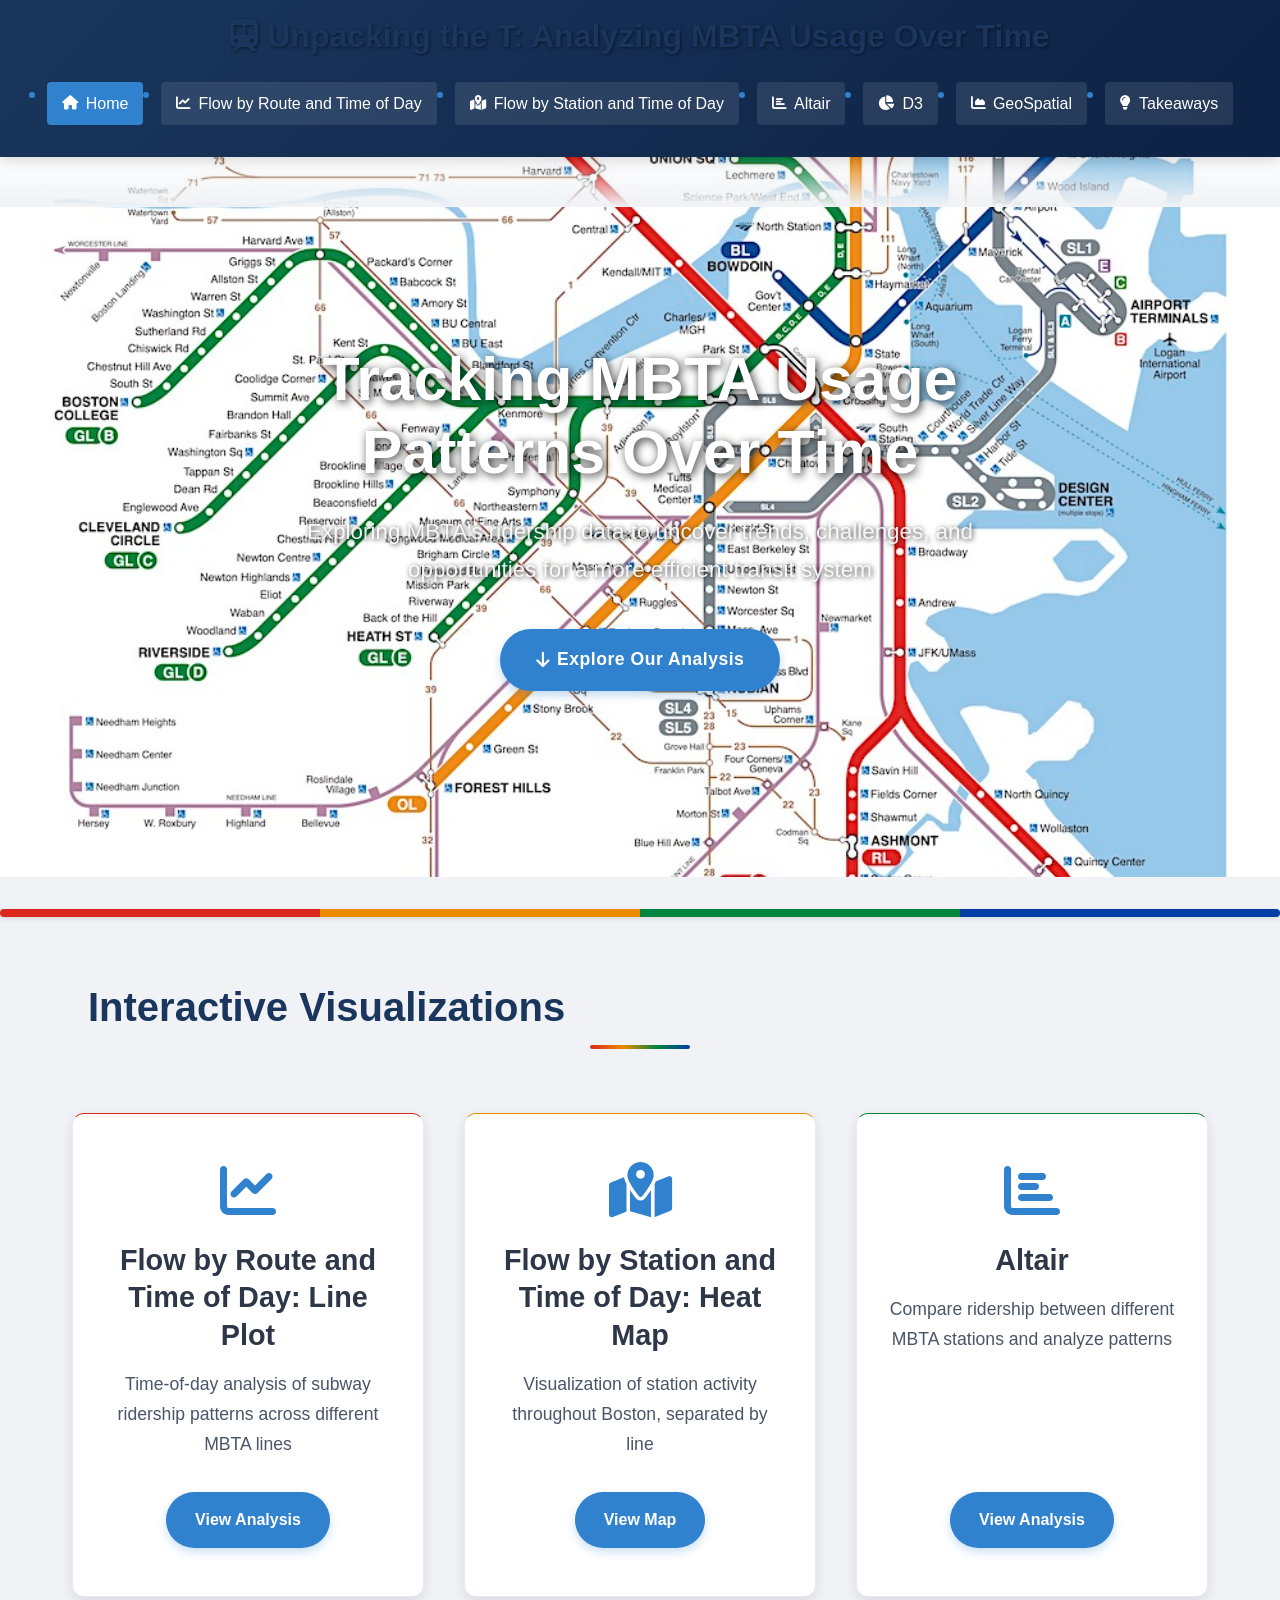
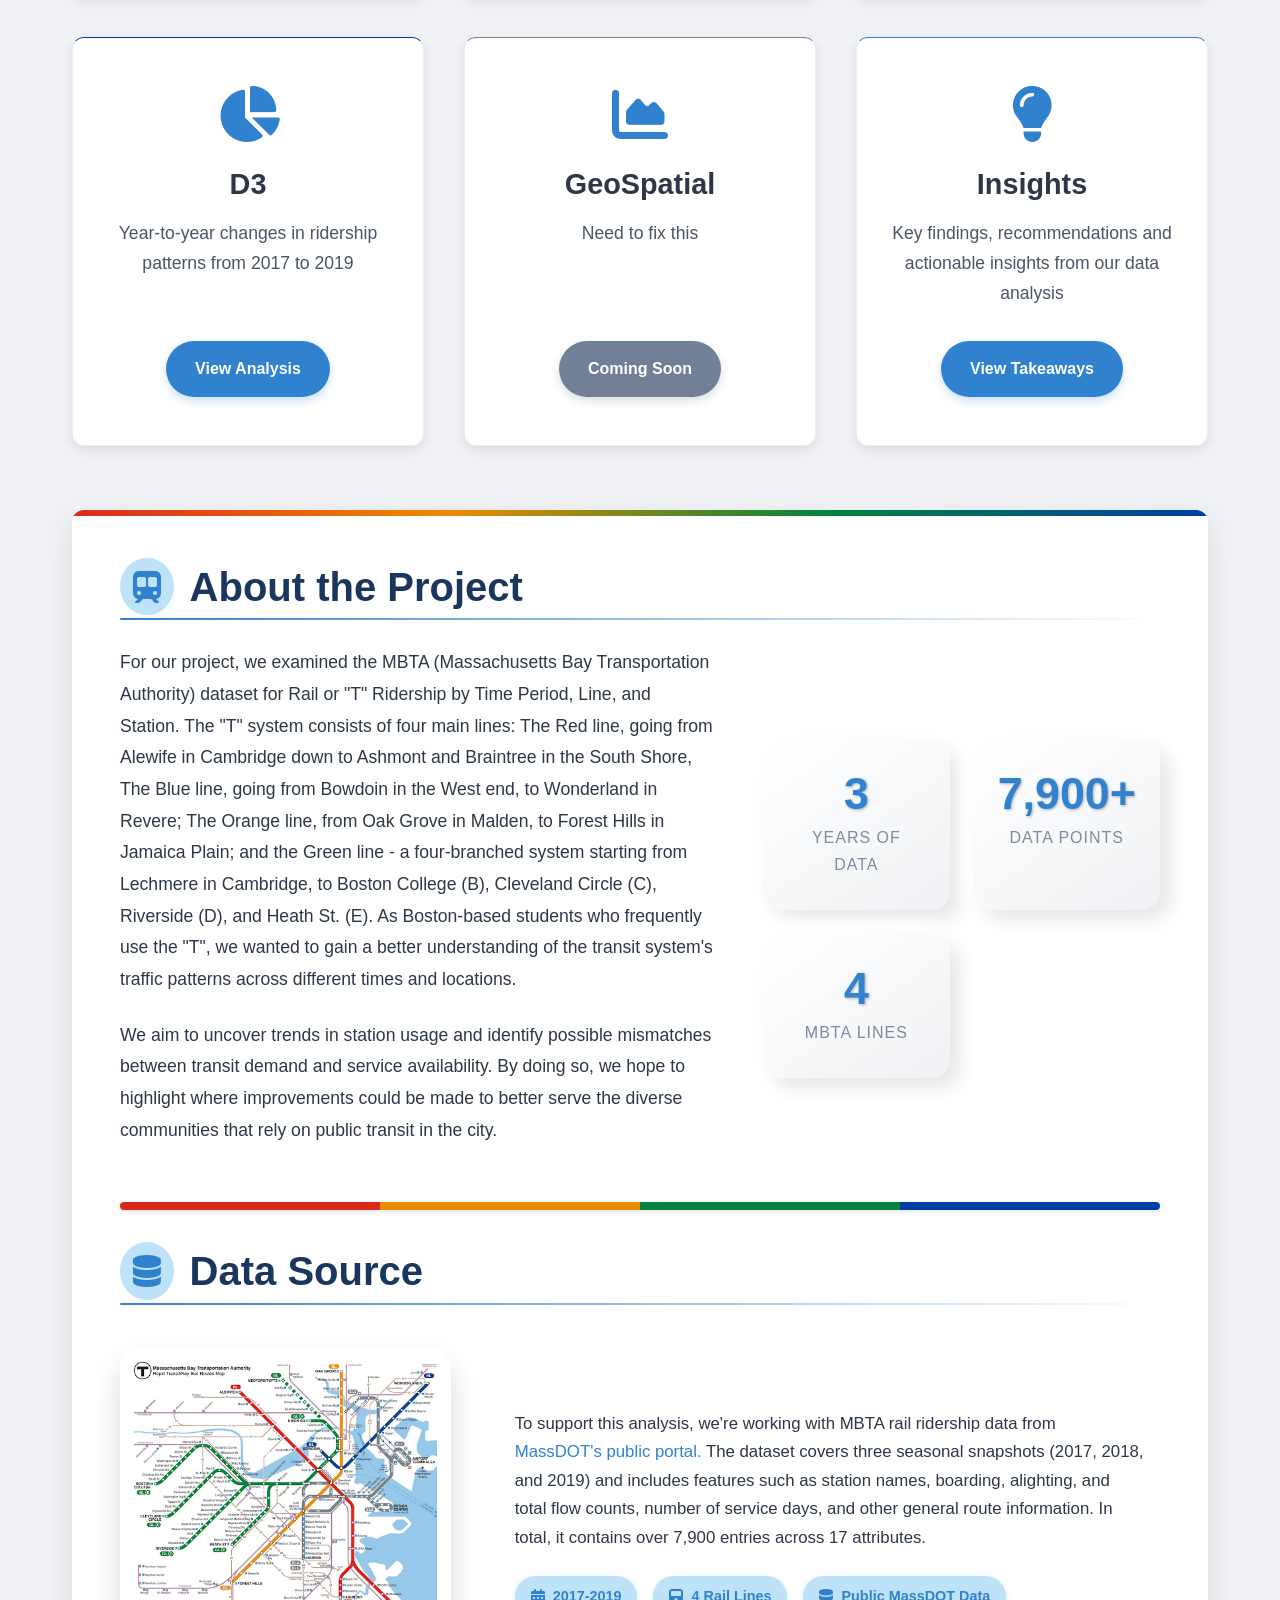
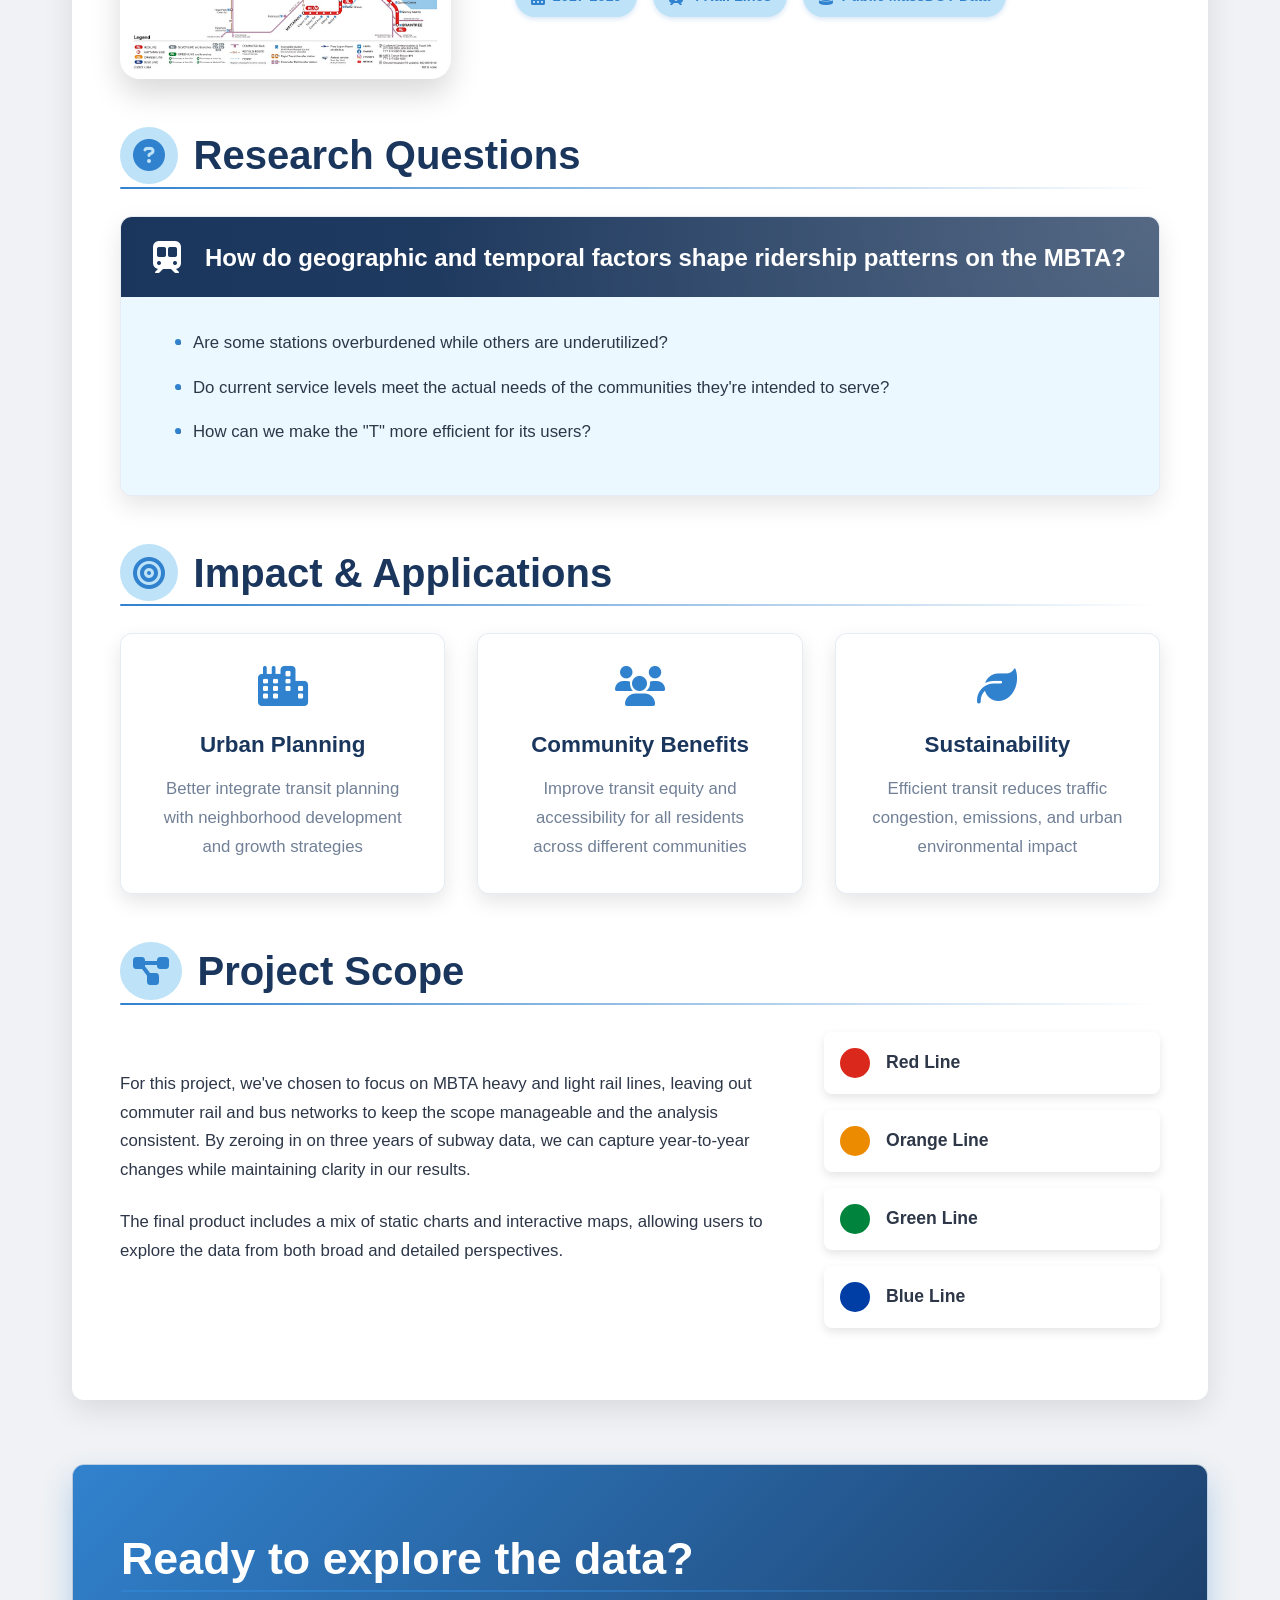
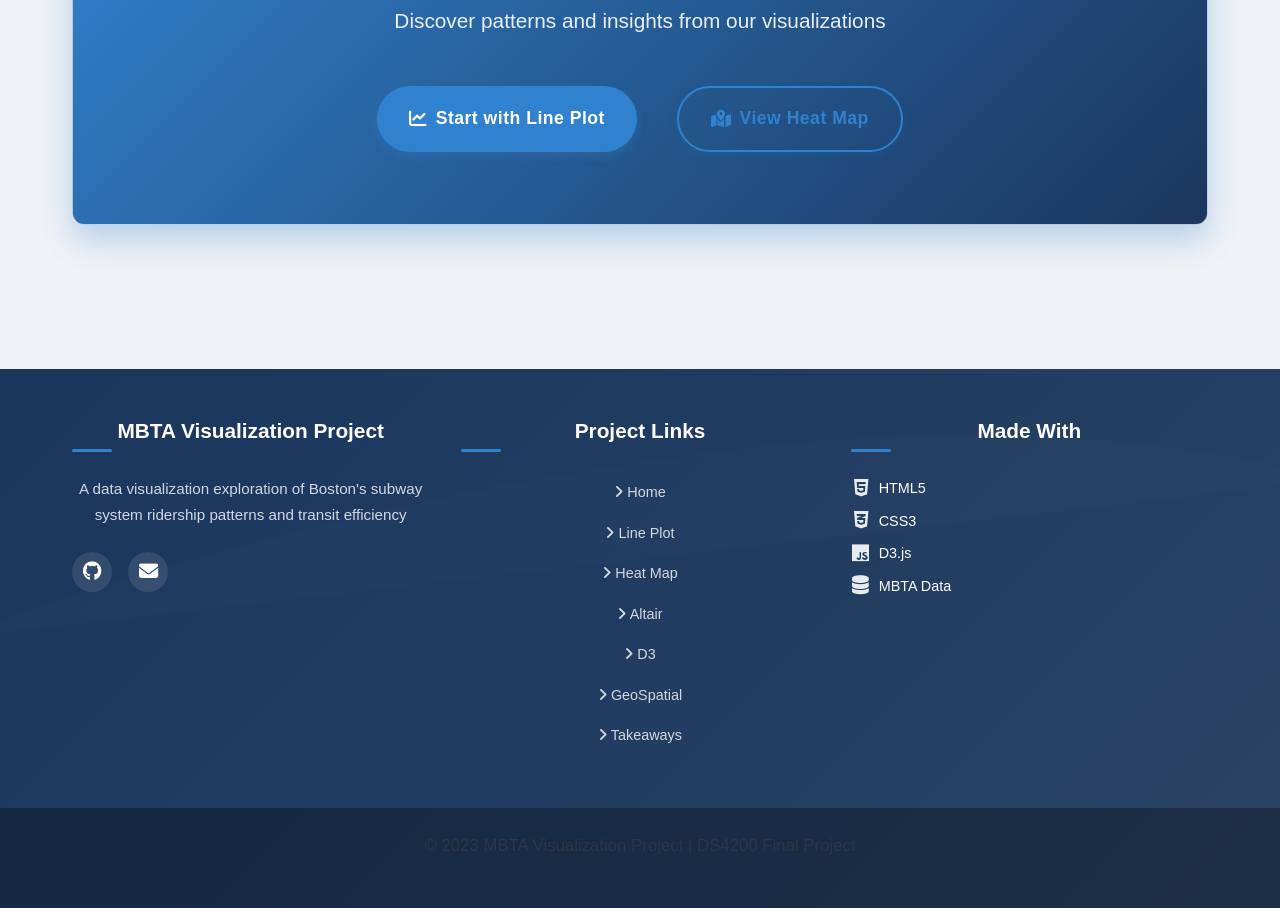
==== index.html @ fab33e58 "Update index.html" ====
<!DOCTYPE html>

<html lang="en">
<head>
    <meta charset="UTF-8">
    <meta name="viewport" content="width=device-width, initial-scale=1.0">
    <title>MBTA Ridership Visualization - Transit Pattern Analysis</title>
    <link rel="stylesheet" href="style.css">
    <link rel="stylesheet" href="https://cdnjs.cloudflare.com/ajax/libs/font-awesome/6.4.0/css/all.min.css">
    <meta name="description" content="Exploring MBTA's ridership data to uncover trends, challenges, and opportunities in Boston's transit system">
</head>
<body>
    <header>
        <h1><i class="fas fa-subway"></i> Unpacking the T: Analyzing MBTA Usage Over Time</h1>
        <nav>
            <ul>
                <li><a href="index.html" class="active"><i class="fas fa-home"></i> Home</a></li>
                <li><a href="visualizations/lineplot.html"><i class="fas fa-chart-line"></i> Flow by Route and Time of Day</a></li>
                <li><a href="visualizations/mbta_avg_flow.html"><i class="fas fa-map-marked-alt"></i> Flow by Station and Time of Day</a></li>
                <li><a href="visualizations/visualization3.html"><i class="fas fa-chart-bar"></i> Altair</a></li>
                <li><a href="visualizations/visualization4.html"><i class="fas fa-chart-pie"></i> D3</a></li>
                <li><a href="visualizations/visualization5.html"><i class="fas fa-chart-area"></i> GeoSpatial</a></li>
                <li><a href="visualizations/takeaways.html"><i class="fas fa-lightbulb"></i> Takeaways</a></li>
            </ul>
        </nav>
    </header>
    
    <!-- Hero Section -->
    <div class="hero">
        <div class="hero-overlay"></div>
        <div class="hero-content">
<div class="hero-title-box">
    <h1>Tracking MBTA Usage Patterns Over Time</h1>
    <p>Exploring MBTA's ridership data to uncover trends, challenges, and opportunities for a more efficient transit system</p>
</div>
    <a href="#about" class="btn btn-large">
        <i class="fas fa-arrow-down"></i> Explore Our Analysis
    </a>
</div>
    </div>

    <!-- MBTA Line Colors Bar -->
    <div class="transit-line">
        <div class="red" title="Red Line"></div>
        <div class="orange" title="Orange Line"></div>
        <div class="green" title="Green Line"></div>
        <div class="blue" title="Blue Line"></div>
    </div>

    <main>
        <h2 class="section-title"><i class="fas fa-chart-network"></i>Interactive Visualizations</h2>
        <!-- Feature Grid -->
        <div class="feature-grid">
            <div class="feature-item">
                <i class="fas fa-chart-line"></i>
                <h3>Flow by Route and Time of Day: Line Plot</h3>
                <p>Time-of-day analysis of subway ridership patterns across different MBTA lines</p>
                <a href="visualizations/lineplot.html" class="feature-btn">View Analysis</a>
            </div>
            <div class="feature-item">
                <i class="fas fa-map-marked-alt"></i>
                <h3>Flow by Station and Time of Day: Heat Map</h3>
                <p> Visualization of station activity throughout Boston, separated by line</p>
                <a href="visualizations/mbta_avg_flow.html" class="feature-btn">View Map</a>
            </div>
            <div class="feature-item">
                <i class="fas fa-chart-bar"></i>
                <h3>Altair</h3>
                <p>Compare ridership between different MBTA stations and analyze patterns</p>
                <a href="visualizations/visualization3.html" class="feature-btn">View Analysis</a>
            </div>
            <div class="feature-item">
                <i class="fas fa-chart-pie"></i>
                <h3>D3</h3>
                <p>Year-to-year changes in ridership patterns from 2017 to 2019</p>
                <a href="visualizations/visualization4.html" class="feature-btn">View Analysis</a>
            </div>
            <div class="feature-item">
                <i class="fas fa-chart-area"></i>
                <h3>GeoSpatial</h3>
                <p>Need to fix this</p>
                <a href="visualizations/visualization5.html" class="feature-btn coming-soon">Coming Soon</a>
            </div>
            <div class="feature-item">
                <i class="fas fa-lightbulb"></i>
                <h3>Insights</h3>
                <p>Key findings, recommendations and actionable insights from our data analysis</p>
                <a href="visualizations/takeaways.html" class="feature-btn">View Takeaways</a>
            </div>
        </div>

        <section id="about">
            <h2><i class="fas fa-subway"></i> About the Project</h2>
            <div class="two-column">
                <div class="column">
                    <p>
                     For our project, we examined the MBTA (Massachusetts Bay Transportation Authority) dataset for Rail or "T" Ridership by Time Period, 
                        Line, and Station. The "T" system consists of four main lines: The Red line, going from Alewife in Cambridge down to Ashmont
                        and Braintree in the South Shore, The Blue line, going from Bowdoin in the West end, to Wonderland in Revere; The Orange line,
                        from Oak Grove in Malden, to Forest Hills in Jamaica Plain; and the Green line - a four-branched system starting from Lechmere
                        in Cambridge, to Boston College (B), Cleveland Circle (C), Riverside (D), and Heath St. (E).
                        
                        
                        As Boston-based students who frequently use the "T", we wanted to gain a better understanding of the transit system's traffic
                        patterns across different times and locations.
                    </p>
                    <p>
                        We aim to uncover trends in station usage and identify possible mismatches between transit demand and service availability. 
                        By doing so, we hope to highlight where improvements could be made to better serve the diverse communities that rely on public
                        transit in the city.

                    <p>
                </div>
                <div class="column stats">
                    <div class="stat-card">
                        <span class="stat-number">3</span>
                        <span class="stat-label">Years of Data</span>
                    </div>
                    <div class="stat-card">
                        <span class="stat-number">7,900+</span>
                        <span class="stat-label">Data Points</span>
                    </div>
                    <div class="stat-card">
                        <span class="stat-number">4</span>
                        <span class="stat-label">MBTA Lines</span>
                    </div>
                </div>
            </div>
            
            <div class="transit-line">
                <div class="red"></div>
                <div class="orange"></div>
                <div class="green"></div>
                <div class="blue"></div>
            </div>
            
            <h2><i class="fas fa-database"></i> Data Source</h2>
            <div class="data-source-container">
                <div class="data-source-image">
                    <img src="T.jpg" alt="The T " class="rounded-image">
                </div>
                <div class="data-source-text">
                    <p>
                        To support this analysis, we're working with MBTA rail ridership data from <a href="https://mbta-massdot.opendata.arcgis.com/datasets/9fea7862501f4c59ab2c001ad6ae19b0_0/explore" target="_blank"> MassDOT's public portal.</a>  The dataset covers three seasonal snapshots 
                        (2017, 2018, and 2019) and includes features such as station names, boarding, alighting, and total flow counts, number of service days, and other general route information. 
                        In total, it contains over 7,900 entries across 17 attributes.
                    </p>
                    <div class="data-badges">
                        <span class="badge"><i class="fas fa-calendar-alt"></i> 2017-2019</span>
                        <span class="badge"><i class="fas fa-train"></i> 4 Rail Lines</span>
                        <a href="https://mbta-massdot.opendata.arcgis.com/datasets/9fea7862501f4c59ab2c001ad6ae19b0_0/explore" target="_blank">
            <span class="badge"><i class="fas fa-database"></i> Public MassDOT Data</span>
        </a>
                    </div>
                </div>
            </div>
            
            <h2><i class="fas fa-question-circle"></i> Research Questions</h2>
            <div class="question-card">
                <div class="question-header">
                    <i class="fas fa-subway"></i>
                    <h3>How do geographic and temporal factors shape ridership patterns on the MBTA?</h3>
                </div>
                <div class="question-details">
                    <ul>
                        <li>Are some stations overburdened while others are underutilized?</li>
                        <li>Do current service levels meet the actual needs of the communities they're intended to serve?</li>
                        <li>How can we make the "T" more efficient for its users?</li>
                    </ul>
                </div>
            </div>

            <h2><i class="fas fa-bullseye"></i> Impact & Applications</h2>
            <div class="impact-grid">
                <div class="impact-item">
                    <i class="fas fa-city"></i>
                    <h3>Urban Planning</h3>
                    <p>Better integrate transit planning with neighborhood development and growth strategies</p>
                </div>
                <div class="impact-item">
                    <i class="fas fa-users"></i>
                    <h3>Community Benefits</h3>
                    <p>Improve transit equity and accessibility for all residents across different communities</p>
                </div>
                <div class="impact-item">
                    <i class="fas fa-leaf"></i>
                    <h3>Sustainability</h3>
                    <p>Efficient transit reduces traffic congestion, emissions, and urban environmental impact</p>
                </div>
            </div>
            
            <h2><i class="fas fa-project-diagram"></i> Project Scope</h2>
            <div class="scope-container">
                <div class="scope-text">
                    <p>
                        For this project, we've chosen to focus on MBTA heavy and light rail lines, leaving out commuter rail and bus networks to keep the scope manageable and the analysis consistent. 
                        By zeroing in on three years of subway data, we can capture year-to-year changes while maintaining clarity in our results. 
                    </p>
                    <p>
                        The final product includes a mix of static charts and interactive maps, allowing users to explore the data from both broad and detailed perspectives.
                    </p>
                </div>
                <div class="mbta-lines">
                    <div class="mbta-line red-line">
                        <span class="line-indicator"></span>
                        <span class="line-name">Red Line</span>
                    </div>
                    <div class="mbta-line orange-line">
                        <span class="line-indicator"></span>
                        <span class="line-name">Orange Line</span>
                    </div>
                    <div class="mbta-line green-line">
                        <span class="line-indicator"></span>
                        <span class="line-name">Green Line</span>
                    </div>
                    <div class="mbta-line blue-line">
                        <span class="line-indicator"></span>
                        <span class="line-name">Blue Line</span>
                    </div>
                </div>
            </div>
        </section>
            
        <div class="cta-section">
            <h2>Ready to explore the data?</h2>
            <p>Discover patterns and insights from our visualizations</p>
            <div class="cta-buttons">
                <a href="visualizations/lineplot.html" class="btn">
                    <i class="fas fa-chart-line"></i> Start with Line Plot
                </a>
                <a href="visualizations/mbta_avg_flow.html" class="btn btn-alt">
                    <i class="fas fa-map-marked-alt"></i> View Heat Map
                </a>
            </div>
        </div>
    </main>
    
    <footer>
        <div class="footer-content">
            <div class="footer-section">
                <h3>MBTA Visualization Project</h3>
                <p>A data visualization exploration of Boston's subway system ridership patterns and transit efficiency</p>
                <div class="social-icons">
                    <a href="#" class="social-icon"><i class="fab fa-github"></i></a>
                    <a href="#" class="social-icon"><i class="fas fa-envelope"></i></a>
                </div>
            </div>
            <div class="footer-section">
                <h3>Project Links</h3>
                <ul>
                    <li><a href="index.html"><i class="fas fa-angle-right"></i> Home</a></li>
                    <li><a href="visualizations/lineplot.html"><i class="fas fa-angle-right"></i> Line Plot</a></li>
                    <li><a href="visualizations/mbta_avg_flow.html"><i class="fas fa-angle-right"></i> Heat Map</a></li>
                    <li><a href="visualizations/visualization3.html"><i class="fas fa-angle-right"></i> Altair</a></li>
                    <li><a href="visualizations/visualization4.html"><i class="fas fa-angle-right"></i> D3</a></li>
                    <li><a href="visualizations/visualization5.html"><i class="fas fa-angle-right"></i> GeoSpatial</a></li>
                    <li><a href="visualizations/takeaways.html"><i class="fas fa-angle-right"></i> Takeaways</a></li>
                </ul>
            </div>
            <div class="footer-section">
                <h3>Made With</h3>
                <ul class="tech-list">
                    <li><i class="fab fa-html5"></i> HTML5</li>
                    <li><i class="fab fa-css3-alt"></i> CSS3</li>
                    <li><i class="fab fa-js"></i> D3.js</li>
                    <li><i class="fas fa-database"></i> MBTA Data</li>
                </ul>
            </div>
        </div>
        <div class="footer-bottom">
            <p>&copy; 2023 MBTA Visualization Project | DS4200 Final Project</p>
        </div>
    </footer>
    
    <a href="#" class="back-to-top">
        <i class="fas fa-arrow-up"></i>
    </a>

    <script>
        // Back to top button functionality
        const backToTopButton = document.querySelector('.back-to-top');
        
        window.addEventListener('scroll', () => {
            if (window.pageYOffset > 300) {
                backToTopButton.classList.add('show');
            } else {
                backToTopButton.classList.remove('show');
            }
        });
        
        backToTopButton.addEventListener('click', (e) => {
            e.preventDefault();
            window.scrollTo({ top: 0, behavior: 'smooth' });
        });

        // Animate items on scroll
        document.addEventListener('DOMContentLoaded', function() {
            const animateOnScroll = function() {
                const items = document.querySelectorAll('.feature-item, .stat-card, .impact-item');
                
                items.forEach(item => {
                    const itemPosition = item.getBoundingClientRect().top;
                    const screenPosition = window.innerHeight / 1.2;
                    
                    if (itemPosition < screenPosition) {
                        item.classList.add('animate');
                    }
                });
            };
            
            window.addEventListener('scroll', animateOnScroll);
            animateOnScroll(); // Run once on load
        });
    </script>
</body>
</html>
---- style.css ----
/* MBTA Visualization Project Styles - Enhanced Version */
:root {
  /* MBTA Line Colors */
  --red-line: #da291c;
  --orange-line: #ed8b00;
  --blue-line: #003da5;
  --green-line: #00843d;
  --silver-line: #7c878e;
  
  /* Main Color Palette - Updated */
  --background: #f0f2f5;
  --text: #2d3748;
  --text-light: #718096;
  --header: #1a365d;
  --header-gradient-end: #2a4365;
  --accent: #3182ce;
  --accent-hover: #2b6cb0;
  --accent-light: #bee3f8;
  --shadow: rgba(0, 0, 0, 0.1);
  --shadow-strong: rgba(0, 0, 0, 0.15);
  --card-bg: #ffffff;
  --card-border: rgba(226, 232, 240, 0.8);
  --highlight: #ebf8ff;
  
  /* Typography */
  --font-heading: 'Poppins', 'Segoe UI', Helvetica, Arial, sans-serif;
  --font-body: 'Inter', 'Roboto', 'Segoe UI', Helvetica, Arial, sans-serif;
  
  /* Spacing System */
  --space-xs: 0.25rem;
  --space-sm: 0.5rem;
  --space-md: 1rem;
  --space-lg: 1.5rem;
  --space-xl: 2rem;
  --space-xxl: 3rem;
  
  /* Border Radius */
  --radius-sm: 4px;
  --radius-md: 8px;
  --radius-lg: 12px;
  --radius-xl: 20px;
  --radius-round: 999px;
}

/* Import Google Fonts */
@import url('https://fonts.googleapis.com/css2?family=Inter:wght@300;400;500;600;700&family=Poppins:wght@400;500;600;700&display=swap');

* {
  box-sizing: border-box;
  margin: 0;
  padding: 0;
}

html {
  scroll-behavior: smooth;
}

body {
  font-family: var(--font-body);
  line-height: 1.7;
  color: var(--text);
  background-color: var(--background);
  margin: 0;
  padding: 0;
  font-size: 16px;
}

/* Header & Navigation styles */
header {
  background: linear-gradient(135deg, #1a365d 0%, #0d2244 100%);
  color: white;
  padding: 1rem 0;
  box-shadow: 0 4px 12px rgba(0, 0, 0, 0.15);
  position: sticky;
  top: 0;
  z-index: 100;
}

header h1 {
  text-align: center;
  font-size: 2rem;
  font-weight: 700;
  margin: 0 0 0.5rem;
  text-shadow: 1px 1px 3px rgba(0, 0, 0, 0.5);
}

/* Main content area */
main {
  max-width: 1200px;
  margin: 0 auto;
  padding: var(--space-xl);
}

/* Improved Typography */
h1, h2, h3, h4, h5, h6 {
  font-family: var(--font-heading);
  margin-bottom: var(--space-md);
  color: var(--header);
  font-weight: 600;
  line-height: 1.3;
}

h2 {
  font-size: 2rem;
  margin-bottom: var(--space-lg);
  color: var(--header);
  position: relative;
}

h3 {
  font-size: 1.5rem;
  margin-bottom: var(--space-md);
  color: var(--header);
}

p {
  margin-bottom: var(--space-lg);
  font-size: 1.05rem;
  color: var(--text);
}

/* Section styling - enhanced with border */
section {
  background-color: var(--card-bg);
  border-radius: var(--radius-lg);
  box-shadow: 0 4px 20px var(--shadow);
  padding: var(--space-xl);
  margin-bottom: var(--space-xxl);
  border: 1px solid var(--card-border);
}

/* Transit-inspired accent elements */
.transit-line {
  height: 8px;
  width: 100%;
  display: flex;
  margin: var(--space-xl) 0;
  border-radius: var(--radius-sm);
  overflow: hidden;
  box-shadow: 0 2px 5px var(--shadow);
}

.transit-line div {
  flex: 1;
  height: 100%;
  transition: all 0.3s ease;
}

.transit-line div:hover {
  transform: scaleY(1.2);
}

.transit-line .red {
  background-color: var(--red-line);
}

.transit-line .orange {
  background-color: var(--orange-line);
}

.transit-line .green {
  background-color: var(--green-line);
}

.transit-line .blue {
  background-color: var(--blue-line);
}

/* Navigation styles - Enhanced */
nav {
  display: flex;
  justify-content: center;
  padding: 0.5rem 0;
}

nav ul {
  list-style-type: none;
  display: flex;
  flex-wrap: wrap;
  justify-content: center;
  gap: 0.5rem;
  padding: 0.5rem 0;
  margin: 0;
}

nav ul li {
  margin: 0 5px;
}

nav ul li a {
  color: white;
  text-decoration: none;
  padding: 8px 15px;
  border-radius: 4px;
  display: inline-flex;
  align-items: center;
  transition: all 0.3s ease;
  font-weight: 500;
  background-color: rgba(255, 255, 255, 0.1);
}

nav ul li a i {
  margin-right: 0.5rem;
  font-size: 0.9rem;
}

nav ul li a:hover {
  background-color: rgba(255, 255, 255, 0.2);
  transform: translateY(-2px);
}

nav ul li a.active {
  background-color: #3182ce;
  color: white;
}

/* Responsive design */
@media (max-width: 768px) {
  header h1 {
    font-size: 1.8rem;
  }
  
  nav ul {
    flex-direction: column;
    align-items: center;
  }
  
  nav ul li {
    margin: 0.25rem 0;
  }
  
  section {
    padding: 1.5rem;
  }
  
  h2 {
    font-size: 1.5rem;
  }
  
  main {
    padding: 1rem;
  }
}

/* Links in content */
a {
  color: var(--accent);
  text-decoration: none;
  font-weight: 500;
  transition: all 0.2s ease;
  position: relative;
}

a:hover {
  color: var(--accent-hover);
}

a:not(.btn):after {
  content: '';
  position: absolute;
  width: 100%;
  transform: scaleX(0);
  height: 1px;
  bottom: 0;
  left: 0;
  background-color: var(--accent-hover);
  transform-origin: bottom right;
  transition: transform 0.3s ease-out;
}

a:not(.btn):hover:after {
  transform: scaleX(1);
  transform-origin: bottom left;
}

/* Add some subtle animation */
@keyframes fadeIn {
  from { opacity: 0; transform: translateY(20px); }
  to { opacity: 1; transform: translateY(0); }
}

section {
  animation: fadeIn 0.5s ease-out forwards;
}

/* Button styling - Enhanced */
.btn {
  display: inline-flex;
  align-items: center;
  justify-content: center;
  background-color: var(--accent);
  color: white !important;
  padding: 0.8rem 1.8rem;
  border-radius: var(--radius-round);
  font-weight: 600;
  text-decoration: none;
  box-shadow: 0 4px 10px rgba(49, 130, 206, 0.3);
  transition: all 0.3s ease;
  border: none;
  cursor: pointer;
  position: relative;
  overflow: hidden;
  letter-spacing: 0.5px;
}

.btn::after {
  content: '';
  position: absolute;
  top: 0;
  left: 0;
  width: 100%;
  height: 100%;
  background: linear-gradient(rgba(255, 255, 255, 0.2), rgba(255, 255, 255, 0));
  opacity: 0;
  transition: opacity 0.3s ease;
}

.btn:hover {
  background-color: var(--accent-hover);
  transform: translateY(-3px);
  box-shadow: 0 6px 15px rgba(49, 130, 206, 0.4);
  text-decoration: none;
}

.btn:hover::after {
  opacity: 1;
}

.btn:active {
  transform: translateY(-1px);
  box-shadow: 0 3px 8px rgba(49, 130, 206, 0.4);
}

.btn i {
  margin-right: var(--space-sm);
}

.btn-large {
  padding: 1rem 2.2rem;
  font-size: 1.1rem;
  animation: fadeInUp 1.4s ease-out;
}

.btn-alt {
  background-color: transparent;
  border: 2px solid var(--accent);
  color: var(--accent) !important;
  box-shadow: 0 4px 10px rgba(49, 130, 206, 0.1);
}

.btn-alt:hover {
  background-color: var(--accent);
  color: white !important;
  box-shadow: 0 6px 15px rgba(49, 130, 206, 0.4);
}

/* Footer styling */
footer {
  background-color: var(--header);
  color: white;
  text-align: center;
  padding: 1.5rem;
  margin-top: 2rem;
  font-size: 0.9rem;
}

/* List styling - Enhanced */
ul {
  margin-bottom: var(--space-lg);
  padding-left: var(--space-lg);
}

ul li {
  margin-bottom: var(--space-md);
  position: relative;
}

ul li::before {
  content: "";
  position: absolute;
  left: -18px;
  top: 10px;
  width: 6px;
  height: 6px;
  border-radius: 50%;
  background-color: var(--accent);
}

/* Highlight colors for each MBTA line */
.highlight-red {
  color: var(--red-line);
  font-weight: bold;
}

.highlight-orange {
  color: var(--orange-line);
  font-weight: bold;
}

.highlight-green {
  color: var(--green-line);
  font-weight: bold;
}

.highlight-blue {
  color: var(--blue-line);
  font-weight: bold;
}

/* Add a subtle parallax effect */
.parallax-header {
  background-attachment: fixed;
  background-position: center;
  background-repeat: no-repeat;
  background-size: cover;
}

/* Add a subtle hover effect for sections */
section:hover {
  box-shadow: 0 5px 15px rgba(0, 0, 0, 0.1);
  transform: translateY(-2px);
  transition: all 0.3s ease;
}

/* Additional responsive adjustments */
@media (max-width: 576px) {
  .transit-line {
    height: 5px;
  }
  
  h2 {
    font-size: 1.4rem;
  }
  
  .btn {
    padding: 0.6rem 1.2rem;
    font-size: 0.9rem;
  }
}

/* Hero Section - Enhanced */
.hero {
  position: relative;
  height: 80vh;
  min-height: 600px;
  max-height: 800px;
  display: flex;
  align-items: center;
  justify-content: center;
  text-align: center;
  background: url('T.jpg') no-repeat center center;
  background-size: cover;
  color: white;
  overflow: hidden;
  margin-bottom: 2rem;
}

.hero-overlay {
  position: absolute;
  top: 0;
  left: 0;
  width: 100%;
  height: 100%;
  background: linear-gradient(135deg, rgba(10, 21, 40, 0.98) 0%, rgba(13, 34, 68, 0.96) 100%);
  z-index: 1;
}

.hero-content {
  position: relative;
  z-index: 2;
  max-width: 900px;
  padding: 0 2rem;
  animation: fadeInUp 1s ease-out forwards;
}

.hero h1 {
  font-size: 3.8rem;
  font-weight: 800;
  margin-bottom: 1.5rem;
  color: white;
  text-shadow: 2px 2px 10px rgba(0, 0, 0, 0.8);
  line-height: 1.2;
}

.hero p {
  font-size: 1.4rem;
  margin-bottom: 2.5rem;
  color: rgba(255, 255, 255, 0.9);
  text-shadow: 1px 1px 5px rgba(0, 0, 0, 0.8);
  max-width: 700px;
  margin-left: auto;
  margin-right: auto;
}

/* Feature Grid - Modern Design */
.feature-grid {
  display: grid;
  grid-template-columns: repeat(auto-fill, minmax(350px, 1fr));
  gap: 2.5rem;
  margin: 4rem 0;
}

.feature-item {
  padding: 3rem 2rem;
  transition: transform 0.4s ease, box-shadow 0.4s ease;
  position: relative;
  overflow: hidden;
  display: flex;
  flex-direction: column;
  text-align: center;
  border-top: 4px solid transparent;
  background-color: white;
  border-radius: 12px;
  box-shadow: rgba(0, 0, 0, 0.1) 0px 4px 12px;
  border: 1px solid rgba(226, 232, 240, 0.8);
}

.feature-item:nth-child(1) {
  border-top-color: var(--red-line);
}

.feature-item:nth-child(2) {
  border-top-color: var(--orange-line);
}

.feature-item:nth-child(3) {
  border-top-color: var(--green-line);
}

.feature-item:nth-child(4) {
  border-top-color: var(--blue-line);
}

.feature-item:nth-child(5) {
  border-top-color: var(--silver-line);
}

.feature-item:nth-child(6) {
  border-top-color: var(--accent);
}

.feature-item:hover {
  transform: translateY(-10px);
  box-shadow: rgba(0, 0, 0, 0.2) 0px 10px 25px;
}

.feature-item i {
  font-size: 3.5rem;
  margin-bottom: 1.5rem;
  color: #3182ce;
  transition: transform 0.3s ease;
}

.feature-item:hover i {
  transform: scale(1.15);
}

.feature-item h3 {
  font-size: 1.8rem;
  margin-bottom: 1rem;
  color: #2d3748;
  font-weight: 700;
}

.feature-item p {
  color: #4a5568;
  margin-bottom: 2rem;
  flex: 1;
  font-size: 1.1rem;
}

.feature-btn {
  display: inline-block;
  background-color: #3182ce;
  color: white;
  padding: 0.9rem 1.8rem;
  border-radius: 50px;
  text-decoration: none;
  font-weight: 600;
  transition: all 0.3s ease;
  align-self: center;
  box-shadow: 0 4px 10px rgba(49, 130, 206, 0.25);
}

.feature-btn:hover {
  background-color: #2b6cb0;
  transform: translateY(-5px);
  box-shadow: 0 6px 15px rgba(49, 130, 206, 0.35);
}

.feature-btn.coming-soon {
  background-color: #718096;
  box-shadow: 0 4px 10px rgba(113, 128, 150, 0.25);
}

.feature-btn.coming-soon:hover {
  background-color: #4a5568;
  box-shadow: 0 6px 15px rgba(113, 128, 150, 0.35);
}

/* Two Column Layout - Enhanced */
.two-column {
  display: grid;
  grid-template-columns: 3fr 2fr;
  gap: var(--space-xl);
  margin: var(--space-lg) 0 var(--space-xxl);
}

/* Stats Cards - Enhanced */
.stats {
  display: flex;
  flex-direction: column;
  justify-content: space-around;
  gap: var(--space-lg);
}

.stat-card {
  background: linear-gradient(135deg, var(--accent), var(--accent-hover));
  color: white;
  padding: var(--space-xl);
  border-radius: var(--radius-lg);
  text-align: center;
  box-shadow: 0 10px 20px rgba(49, 130, 206, 0.3);
  transition: all 0.3s ease;
  position: relative;
  overflow: hidden;
}

.stat-card::after {
  content: '';
  position: absolute;
  top: -50%;
  left: -50%;
  width: 200%;
  height: 200%;
  background: radial-gradient(circle, rgba(255,255,255,0.2) 0%, rgba(255,255,255,0) 70%);
  opacity: 0;
  transition: opacity 0.3s ease;
}

.stat-card:hover {
  transform: translateY(-5px);
  box-shadow: 0 15px 25px rgba(49, 130, 206, 0.4);
}

.stat-card:hover::after {
  opacity: 1;
}

.stat-number {
  display: block;
  font-size: 3rem;
  font-weight: 700;
  margin-bottom: var(--space-sm);
  line-height: 1.1;
  text-shadow: 1px 1px 3px rgba(0, 0, 0, 0.3);
}

.stat-label {
  font-size: 1rem;
  text-transform: uppercase;
  letter-spacing: 1.5px;
  font-weight: 500;
  opacity: 0.9;
}

/* Question Card - Enhanced */
.question-card {
  background-color: var(--card-bg);
  border-radius: var(--radius-lg);
  overflow: hidden;
  box-shadow: 0 10px 25px var(--shadow);
  margin: var(--space-lg) 0 var(--space-xxl);
  border: 1px solid var(--card-border);
  transition: all 0.3s ease;
}

.question-card:hover {
  transform: translateY(-5px);
  box-shadow: 0 15px 35px var(--shadow-strong);
}

.question-header {
  background: linear-gradient(90deg, var(--header) 0%, var(--header-gradient-end) 100%);
  color: white;
  padding: var(--space-lg) var(--space-xl);
  display: flex;
  align-items: center;
  position: relative;
  overflow: hidden;
}

.question-header::after {
  content: '';
  position: absolute;
  top: 0;
  left: 0;
  width: 100%;
  height: 100%;
  background: radial-gradient(circle at top right, rgba(255,255,255,0.2), transparent 70%);
}

.question-header i {
  font-size: 2rem;
  margin-right: var(--space-lg);
  position: relative;
  z-index: 2;
}

.question-header h3 {
  font-size: 1.5rem;
  margin: 0;
  color: white;
  position: relative;
  z-index: 2;
}

.question-details {
  padding: var(--space-xl);
  background-color: var(--highlight);
}

.question-details ul {
  margin-left: var(--space-md);
  margin-bottom: 0;
}

.question-details ul li {
  margin-bottom: var(--space-md);
  font-size: 1.05rem;
}

/* Impact Grid - Enhanced */
.impact-grid {
  display: grid;
  grid-template-columns: repeat(auto-fit, minmax(280px, 1fr));
  gap: var(--space-xl);
  margin: var(--space-lg) 0 var(--space-xxl);
}

.impact-item {
  background-color: var(--card-bg);
  padding: var(--space-xl);
  border-radius: var(--radius-lg);
  text-align: center;
  box-shadow: 0 8px 20px var(--shadow);
  transition: all 0.3s ease;
  border: 1px solid var(--card-border);
  position: relative;
  overflow: hidden;
}

.impact-item::before {
  content: '';
  position: absolute;
  top: 0;
  left: 0;
  width: 100%;
  height: 100%;
  background: linear-gradient(135deg, rgba(49, 130, 206, 0.1), transparent);
  opacity: 0;
  transition: opacity 0.3s ease;
}

.impact-item:hover {
  transform: translateY(-7px);
  box-shadow: 0 15px 30px var(--shadow-strong);
}

.impact-item:hover::before {
  opacity: 1;
}

.impact-item i {
  font-size: 2.5rem;
  color: var(--accent);
  margin-bottom: var(--space-lg);
  transition: all 0.3s ease;
}

.impact-item:hover i {
  transform: scale(1.1);
  color: var(--accent-hover);
}

.impact-item h3 {
  margin-bottom: var(--space-md);
  color: var(--header);
  font-size: 1.4rem;
}

.impact-item p {
  color: var(--text-light);
  font-size: 1.05rem;
  margin-bottom: 0;
}

/* CTA Section - Enhanced */
.cta-section {
  background: linear-gradient(135deg, var(--background) 0%, #e2e8f0 100%);
  padding: var(--space-xxl) var(--space-xl);
  text-align: center;
  border-radius: var(--radius-lg);
  margin: var(--space-xl) 0;
  box-shadow: 0 10px 30px var(--shadow);
  position: relative;
  overflow: hidden;
  border: 1px solid var(--card-border);
}

.cta-section::before {
  content: '';
  position: absolute;
  top: 0;
  left: 0;
  width: 100%;
  height: 100%;
  background: radial-gradient(circle at top right, rgba(49, 130, 206, 0.1), transparent 70%);
}

.cta-section h2 {
  border-bottom: none;
  margin-bottom: var(--space-md);
  font-size: 2.2rem;
  position: relative;
  z-index: 2;
}

.cta-section p {
  margin-bottom: var(--space-xl);
  font-size: 1.2rem;
  max-width: 700px;
  margin-left: auto;
  margin-right: auto;
  position: relative;
  z-index: 2;
}

.cta-section .btn {
  margin: var(--space-sm);
  position: relative;
  z-index: 2;
}

/* Enhanced Footer - Completely Redesigned */
footer {
  background: linear-gradient(135deg, var(--header) 0%, var(--header-gradient-end) 100%);
  color: white;
  padding: 0;
  margin-top: var(--space-xxl);
  position: relative;
}

footer::before {
  content: '';
  position: absolute;
  top: 0;
  left: 0;
  width: 100%;
  height: 100%;
  background: url('[data-uri]');
  background-size: cover;
  opacity: 0.4;
  pointer-events: none;
}

.footer-content {
  display: grid;
  grid-template-columns: repeat(auto-fit, minmax(240px, 1fr));
  gap: var(--space-xl);
  padding: var(--space-xxl) var(--space-xl);
  max-width: 1200px;
  margin: 0 auto;
  position: relative;
  z-index: 2;
}

.footer-section h3 {
  color: white;
  margin-bottom: var(--space-lg);
  font-size: 1.3rem;
  position: relative;
  padding-bottom: var(--space-sm);
}

.footer-section h3::after {
  content: '';
  position: absolute;
  bottom: 0;
  left: 0;
  width: 40px;
  height: 3px;
  background-color: var(--accent);
  border-radius: 3px;
}

.footer-section p {
  color: rgba(255, 255, 255, 0.8);
  font-size: 0.95rem;
  margin-bottom: var(--space-md);
}

.footer-section ul {
  list-style: none;
  padding: 0;
  margin: 0;
}

.footer-section ul li {
  margin-bottom: var(--space-sm);
}

.footer-section ul li::before {
  display: none;
}

.footer-section a {
  color: rgba(255, 255, 255, 0.8);
  text-decoration: none;
  transition: all 0.2s ease;
  display: inline-block;
  padding: var(--space-xs) 0;
}

.footer-section a:hover {
  color: white;
  transform: translateX(3px);
}

.footer-section a::after {
  background-color: white;
}

.footer-bottom {
  background-color: rgba(0, 0, 0, 0.3);
  text-align: center;
  padding: var(--space-lg);
  font-size: 0.9rem;
  position: relative;
  z-index: 2;
}

/* Animations */
@keyframes fadeInUp {
  from {
    opacity: 0;
    transform: translateY(30px);
  }
  to {
    opacity: 1;
    transform: translateY(0);
  }
}

/* Back to top button - Enhanced */
.back-to-top {
  position: fixed;
  bottom: var(--space-xl);
  right: var(--space-xl);
  background-color: var(--accent);
  color: white;
  width: 50px;
  height: 50px;
  border-radius: 50%;
  display: flex;
  justify-content: center;
  align-items: center;
  text-decoration: none;
  box-shadow: 0 4px 15px rgba(49, 130, 206, 0.5);
  transition: all 0.3s ease;
  opacity: 0;
  visibility: hidden;
  z-index: 100;
  transform: translateY(20px);
}

.back-to-top.show {
  opacity: 0.9;
  visibility: visible;
  transform: translateY(0);
}

.back-to-top:hover {
  opacity: 1;
  background-color: var(--accent-hover);
  transform: translateY(-5px);
  box-shadow: 0 6px 20px rgba(49, 130, 206, 0.6);
  text-decoration: none;
}

.back-to-top::after {
  display: none;
}

/* Responsive Design - Enhanced */
@media (max-width: 992px) {
  .hero h1 {
    font-size: 3.2rem;
  }
  
  main {
    padding: var(--space-lg);
  }
  
  .feature-grid, .impact-grid {
    grid-template-columns: repeat(2, 1fr);
  }
}

@media (max-width: 768px) {
  header h1 {
    font-size: 1.8rem;
  }
  
  .hero {
    height: 70vh;
    background-attachment: scroll;
  }
  
  .hero h1 {
    font-size: 2.5rem;
  }
  
  .hero p {
    font-size: 1.2rem;
  }
  
  nav ul {
    flex-direction: column;
    align-items: center;
    gap: var(--space-xs);
  }
  
  nav ul li {
    margin: var(--space-xs) 0;
    width: 100%;
    text-align: center;
  }
  
  nav ul li a {
    width: 100%;
    justify-content: center;
  }
  
  .two-column {
    grid-template-columns: 1fr;
    gap: var(--space-lg);
  }
  
  section {
    padding: var(--space-lg);
  }
  
  h2 {
    font-size: 1.8rem;
  }
  
  .feature-grid, .impact-grid {
    grid-template-columns: 1fr;
    gap: var(--space-lg);
  }
}

@media (max-width: 576px) {
  .hero {
    height: 80vh;
  }
  
  .hero h1 {
    font-size: 2rem;
  }
  
  .hero p {
    font-size: 1.1rem;
  }
  
  main {
    padding: var(--space-md);
  }
  
  section {
    padding: var(--space-md);
    margin-bottom: var(--space-lg);
  }
  
  .cta-section {
    padding: var(--space-lg) var(--space-md);
  }
  
  .cta-section h2 {
    font-size: 1.6rem;
  }
  
  .footer-content {
    grid-template-columns: 1fr;
    gap: var(--space-lg);
    padding: var(--space-xl) var(--space-md);
  }
  
  .btn {
    padding: 0.7rem 1.4rem;
    font-size: 0.95rem;
  }
}

/* Additional styles for enhanced elements */

/* Rounded image style */
.rounded-image {
  border-radius: var(--radius-lg);
  max-width: 100%;
  height: auto;
  box-shadow: 0 10px 25px var(--shadow);
  transition: all 0.3s ease;
}

.rounded-image:hover {
  transform: scale(1.02);
  box-shadow: 0 15px 35px var(--shadow-strong);
}

/* Data source container */
.data-source-container {
  display: grid;
  grid-template-columns: 1fr 2fr;
  gap: var(--space-xl);
  margin: var(--space-lg) 0 var(--space-xl);
  align-items: center;
}

@media (max-width: 768px) {
  .data-source-container {
    grid-template-columns: 1fr;
  }
  
  .data-source-image {
    margin-bottom: var(--space-md);
  }
}

/* Badge styles */
.data-badges {
  display: flex;
  flex-wrap: wrap;
  gap: var(--space-md);
  margin-top: var(--space-lg);
}

.badge {
  background-color: var(--accent-light);
  color: var(--accent-hover);
  padding: var(--space-xs) var(--space-md);
  border-radius: var(--radius-round);
  font-size: 0.85rem;
  font-weight: 500;
  display: inline-flex;
  align-items: center;
  box-shadow: 0 2px 5px rgba(49, 130, 206, 0.2);
}

.badge i {
  margin-right: var(--space-xs);
}

/* Scope container */
.scope-container {
  display: grid;
  grid-template-columns: 2fr 1fr;
  gap: var(--space-xl);
  margin: var(--space-lg) 0;
  align-items: center;
}

@media (max-width: 768px) {
  .scope-container {
    grid-template-columns: 1fr;
  }
}

/* MBTA Lines display */
.mbta-lines {
  display: flex;
  flex-direction: column;
  gap: var(--space-md);
}

.mbta-line {
  display: flex;
  align-items: center;
  gap: var(--space-md);
  padding: var(--space-md);
  border-radius: var(--radius-md);
  background-color: white;
  box-shadow: 0 4px 10px var(--shadow);
  transition: all 0.3s ease;
}

.mbta-line:hover {
  transform: translateX(5px);
  box-shadow: 0 6px 15px var(--shadow-strong);
}

.line-indicator {
  width: 30px;
  height: 30px;
  border-radius: 50%;
}

.line-name {
  font-weight: 600;
  font-size: 1.1rem;
}

.red-line .line-indicator {
  background-color: var(--red-line);
}

.orange-line .line-indicator {
  background-color: var(--orange-line);
}

.green-line .line-indicator {
  background-color: var(--green-line);
}

.blue-line .line-indicator {
  background-color: var(--blue-line);
}

/* CTA Buttons container */
.cta-buttons {
  display: flex;
  justify-content: center;
  flex-wrap: wrap;
  gap: var(--space-md);
  margin-top: var(--space-lg);
}

/* Social icons */
.social-icons {
  display: flex;
  gap: var(--space-md);
  margin-top: var(--space-lg);
}

.social-icon {
  width: 40px;
  height: 40px;
  border-radius: 50%;
  background-color: rgba(255, 255, 255, 0.1);
  display: flex;
  align-items: center;
  justify-content: center;
  transition: all 0.3s ease;
  color: white !important;
  font-size: 1.2rem;
}

.social-icon:hover {
  background-color: var(--accent);
  transform: translateY(-3px);
  box-shadow: 0 5px 15px rgba(49, 130, 206, 0.4);
}

.social-icon::after {
  display: none;
}

/* Technology list */
.tech-list {
  list-style: none;
}

.tech-list li {
  display: flex;
  align-items: center;
  gap: var(--space-sm);
}

.tech-list li i {
  font-size: 1.2rem;
  width: 20px;
  color: rgba(255, 255, 255, 0.9);
}

/* Hero overlay for better visual appearance */
.hero-overlay {
  position: absolute;
  bottom: 0;
  left: 0;
  width: 100%;
  height: 50px;
  background: linear-gradient(to top, var(--background), transparent);
  z-index: 2;
}

/* Improved section headers */
h2 {
  display: flex;
  align-items: center;
  font-family: var(--font-heading);
  position: relative;
}

h2 i {
  margin-right: var(--space-md);
  color: var(--accent);
  font-size: 1.5rem;
}

h2::after {
  content: '';
  position: absolute;
  bottom: -5px;
  left: 0;
  width: 100%;
  height: 2px;
  background: linear-gradient(90deg, var(--accent), transparent);
  border-radius: 2px;
}

/* About Section - Enhanced */
#about {
    position: relative;
    background-color: var(--card-bg);
    border-radius: var(--radius-lg);
    box-shadow: 0 10px 30px var(--shadow);
    padding: 3rem;
    margin-bottom: 4rem;
    border: none;
    overflow: hidden;
}

#about::before {
    content: '';
    position: absolute;
    top: 0;
    left: 0;
    right: 0;
    height: 6px;
    background: linear-gradient(90deg, var(--red-line), var(--orange-line), var(--green-line), var(--blue-line));
}

#about:hover::before {
    animation: gradientShift 3s ease infinite;
}

#about h2 {
    font-size: 2.5rem;
    color: var(--header);
    margin-bottom: 2rem;
    display: flex;
    align-items: center;
}

#about h2 i {
    font-size: 2rem;
    margin-right: 1rem;
    color: var(--accent);
    background: var(--accent-light);
    padding: 0.8rem;
    border-radius: 50%;
}

.two-column {
    display: grid;
    grid-template-columns: 3fr 2fr;
    gap: 3rem;
    margin: 2rem 0;
    align-items: center;
}

.column p {
    font-size: 1.1rem;
    line-height: 1.8;
    color: var(--text);
}

.stats {
    display: grid;
    grid-template-columns: repeat(auto-fit, minmax(150px, 1fr));
    gap: 1.5rem;
}

.stat-card {
    background: linear-gradient(145deg, #ffffff, #f0f2f5);
    border-radius: 20px;
    padding: 2rem 1.5rem;
    text-align: center;
    box-shadow: 10px 10px 20px #e6e6e6, -10px -10px 20px #ffffff;
    transition: all 0.3s ease;
    position: relative;
    overflow: hidden;
}

.stat-card:hover {
    transform: translateY(-10px);
    box-shadow: 15px 15px 30px #e6e6e6, -15px -15px 30px #ffffff;
}

.stat-number {
    display: block;
    font-size: 2.8rem;
    font-weight: 800;
    color: var(--accent);
    margin-bottom: 0.5rem;
    line-height: 1;
}

.stat-label {
    display: block;
    font-size: 1rem;
    font-weight: 500;
    color: var(--text-light);
    text-transform: uppercase;
    letter-spacing: 1px;
}

/* Enhanced CTA Section */
.cta-section {
    background: linear-gradient(135deg, var(--accent) 0%, var(--header) 100%);
    color: white;
    text-align: center;
    padding: 4rem 3rem;
    border-radius: var(--radius-lg);
    margin: 4rem 0;
    position: relative;
    overflow: hidden;
    box-shadow: 0 15px 30px rgba(49, 130, 206, 0.3);
}

.cta-section::before {
    content: '';
    position: absolute;
    top: 0;
    left: 0;
    width: 100%;
    height: 100%;
    background: url('https://images.unsplash.com/photo-1603366615917-1fa6dad5c4fa?ixlib=rb-4.0.3&ixid=MnwxMjA3fDB8MHxwaG90by1wYWdlfHx8fGVufDB8fHx8&auto=format&fit=crop&w=1470&q=80') no-repeat center center;
    background-size: cover;
    opacity: 0.1;
    z-index: 1;
}

.cta-section h2 {
    font-size: 2.8rem;
    font-weight: 700;
    margin-bottom: 1rem;
    color: white;
    position: relative;
    z-index: 2;
}

.cta-section p {
    font-size: 1.3rem;
    margin-bottom: 2.5rem;
    max-width: 700px;
    margin-left: auto;
    margin-right: auto;
    color: rgba(255, 255, 255, 0.9);
    position: relative;
    z-index: 2;
}

.cta-buttons {
    display: flex;
    justify-content: center;
    gap: 1.5rem;
    flex-wrap: wrap;
    position: relative;
    z-index: 2;
}

.cta-buttons .btn {
    padding: 1rem 2rem;
    font-size: 1.1rem;
    min-width: 220px;
}

/* Data Source Section */
.data-source-container {
    display: grid;
    grid-template-columns: 1fr 2fr;
    gap: 3rem;
    align-items: center;
    margin: 3rem 0;
}

.data-source-image {
    position: relative;
    overflow: hidden;
    border-radius: 20px;
    box-shadow: 0 15px 30px rgba(0, 0, 0, 0.15);
    transition: all 0.3s ease;
}

.data-source-image:hover {
    transform: translateY(-10px);
    box-shadow: 0 20px 40px rgba(0, 0, 0, 0.2);
}

.rounded-image {
    width: 100%;
    height: auto;
    display: block;
    transition: transform 0.5s ease;
    border-radius: 20px;
}

.data-source-image:hover .rounded-image {
    transform: scale(1.05);
}

.data-source-text {
    padding: 1rem;
}

.data-badges {
    display: flex;
    flex-wrap: wrap;
    gap: 1rem;
    margin-top: 1.5rem;
}

.badge {
    display: inline-flex;
    align-items: center;
    background: var(--accent-light);
    color: var(--accent);
    padding: 0.5rem 1rem;
    border-radius: 50px;
    font-size: 0.9rem;
    font-weight: 600;
    transition: all 0.3s ease;
}

.badge:hover {
    background: var(--accent);
    color: white;
    transform: translateY(-3px);
}

.badge i {
    margin-right: 0.5rem;
    font-size: 1rem;
}

@keyframes gradientShift {
    0% {
        background-position: 0% 50%;
    }
    50% {
        background-position: 100% 50%;
    }
    100% {
        background-position: 0% 50%;
    }
}

/* Section Title Styling */
.section-title {
    text-align: center;
    font-size: 2.5rem;
    margin-bottom: 3rem;
    color: var(--header);
    position: relative;
    padding-bottom: 1rem;
}

.section-title::after {
    content: '';
    position: absolute;
    bottom: 0;
    left: 50%;
    transform: translateX(-50%);
    width: 100px;
    height: 4px;
    background: linear-gradient(90deg, var(--red-line), var(--orange-line), var(--green-line), var(--blue-line));
    border-radius: 2px;
}

.section-title i {
    margin-right: 1rem;
    color: var(--accent);
}

/* Animation for scroll effects */
.feature-item, .stat-card, .impact-item {
    opacity: 0;
    transform: translateY(30px);
    transition: opacity 0.6s ease, transform 0.6s ease;
}

.feature-item.animate, .stat-card.animate, .impact-item.animate {
    opacity: 1;
    transform: translateY(0);
}

.feature-item:nth-child(1), .stat-card:nth-child(1), .impact-item:nth-child(1) {
    transition-delay: 0.1s;
}

.feature-item:nth-child(2), .stat-card:nth-child(2), .impact-item:nth-child(2) {
    transition-delay: 0.2s;
}

.feature-item:nth-child(3), .stat-card:nth-child(3), .impact-item:nth-child(3) {
    transition-delay: 0.3s;
}

.feature-item:nth-child(4) {
    transition-delay: 0.4s;
}

.feature-item:nth-child(5) {
    transition-delay: 0.5s;
}

.feature-item:nth-child(6) {
    transition-delay: 0.6s;
}

/* Add animation keyframe */
@keyframes fadeInUp {
    from {
        opacity: 0;
        transform: translateY(40px);
    }
    to {
        opacity: 1;
        transform: translateY(0);
    }
}

.hero-title {
    background-color: rgba(0, 0, 0, 0.5); /* Semi-transparent black */
    padding: 0.5rem 1rem;
    border-radius: 0.5rem;
    display: inline-block;
    color: white; /* Ensures contrast over image */
}
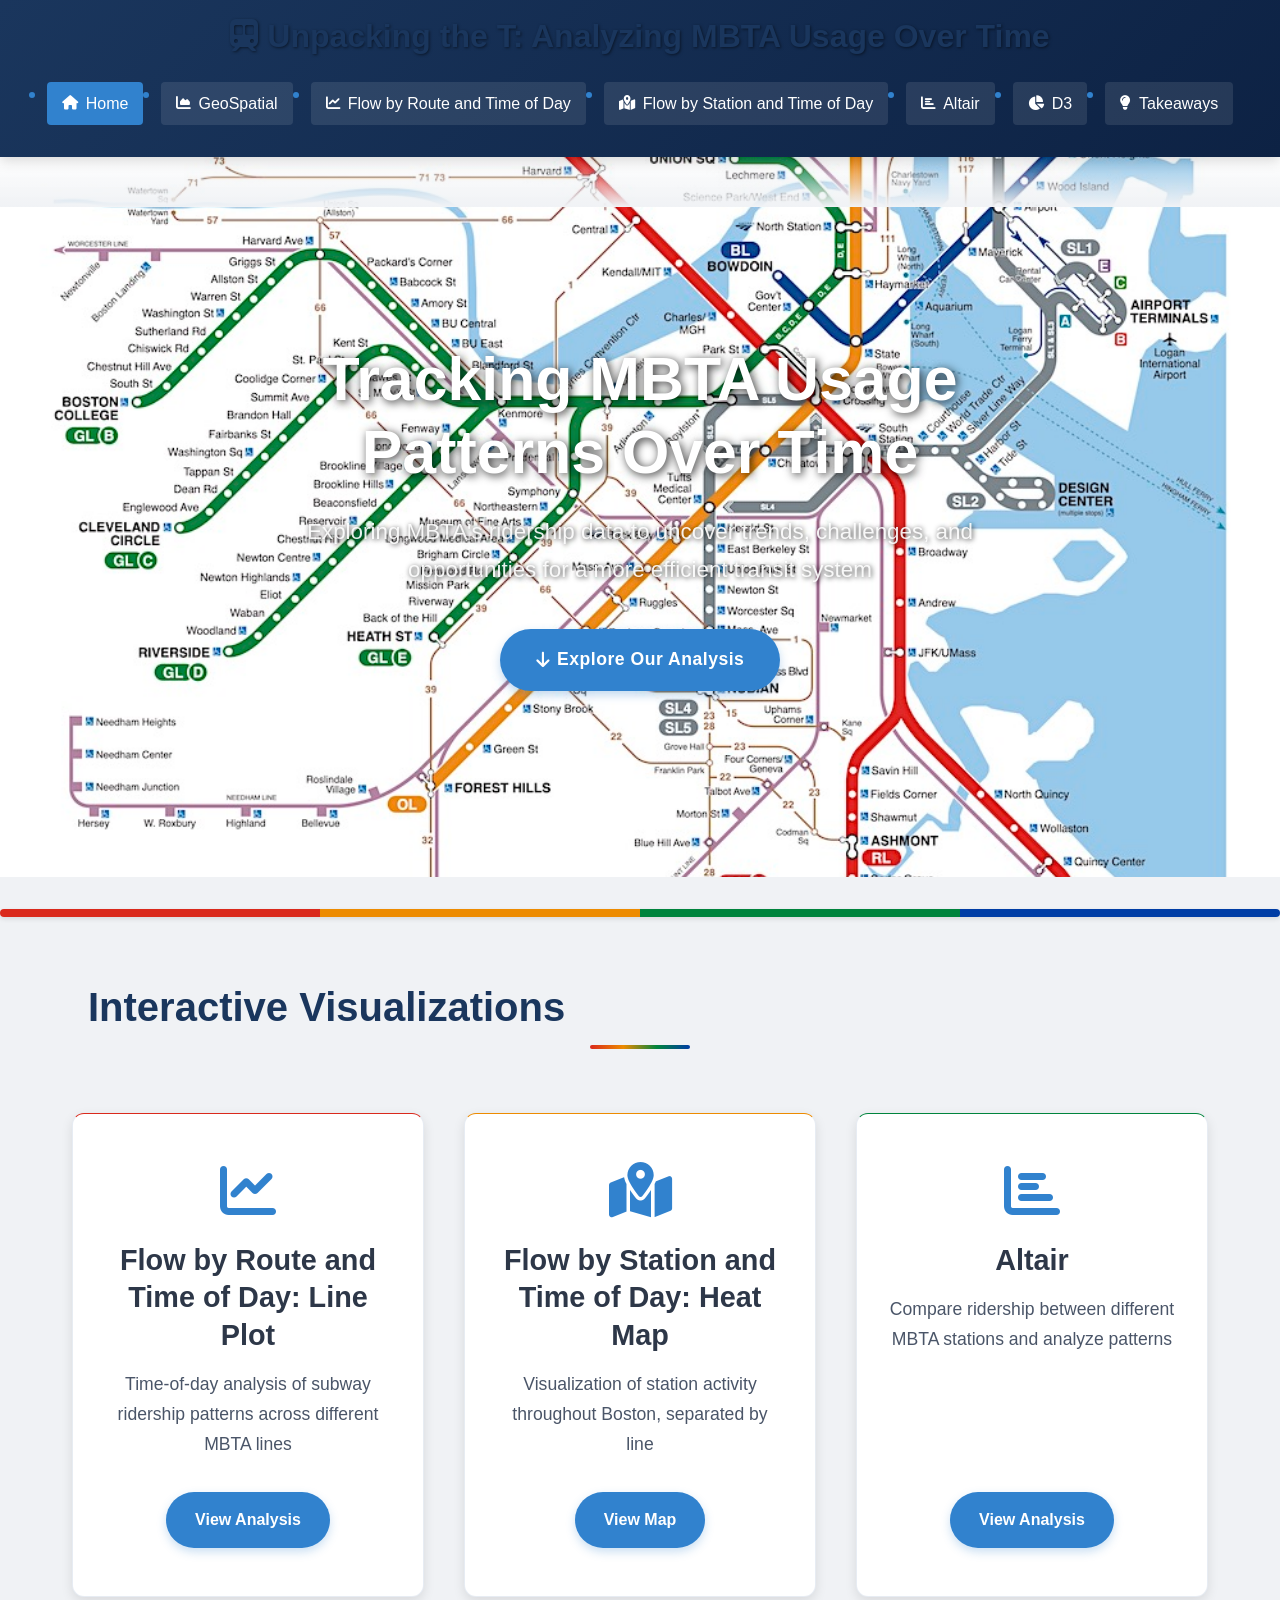
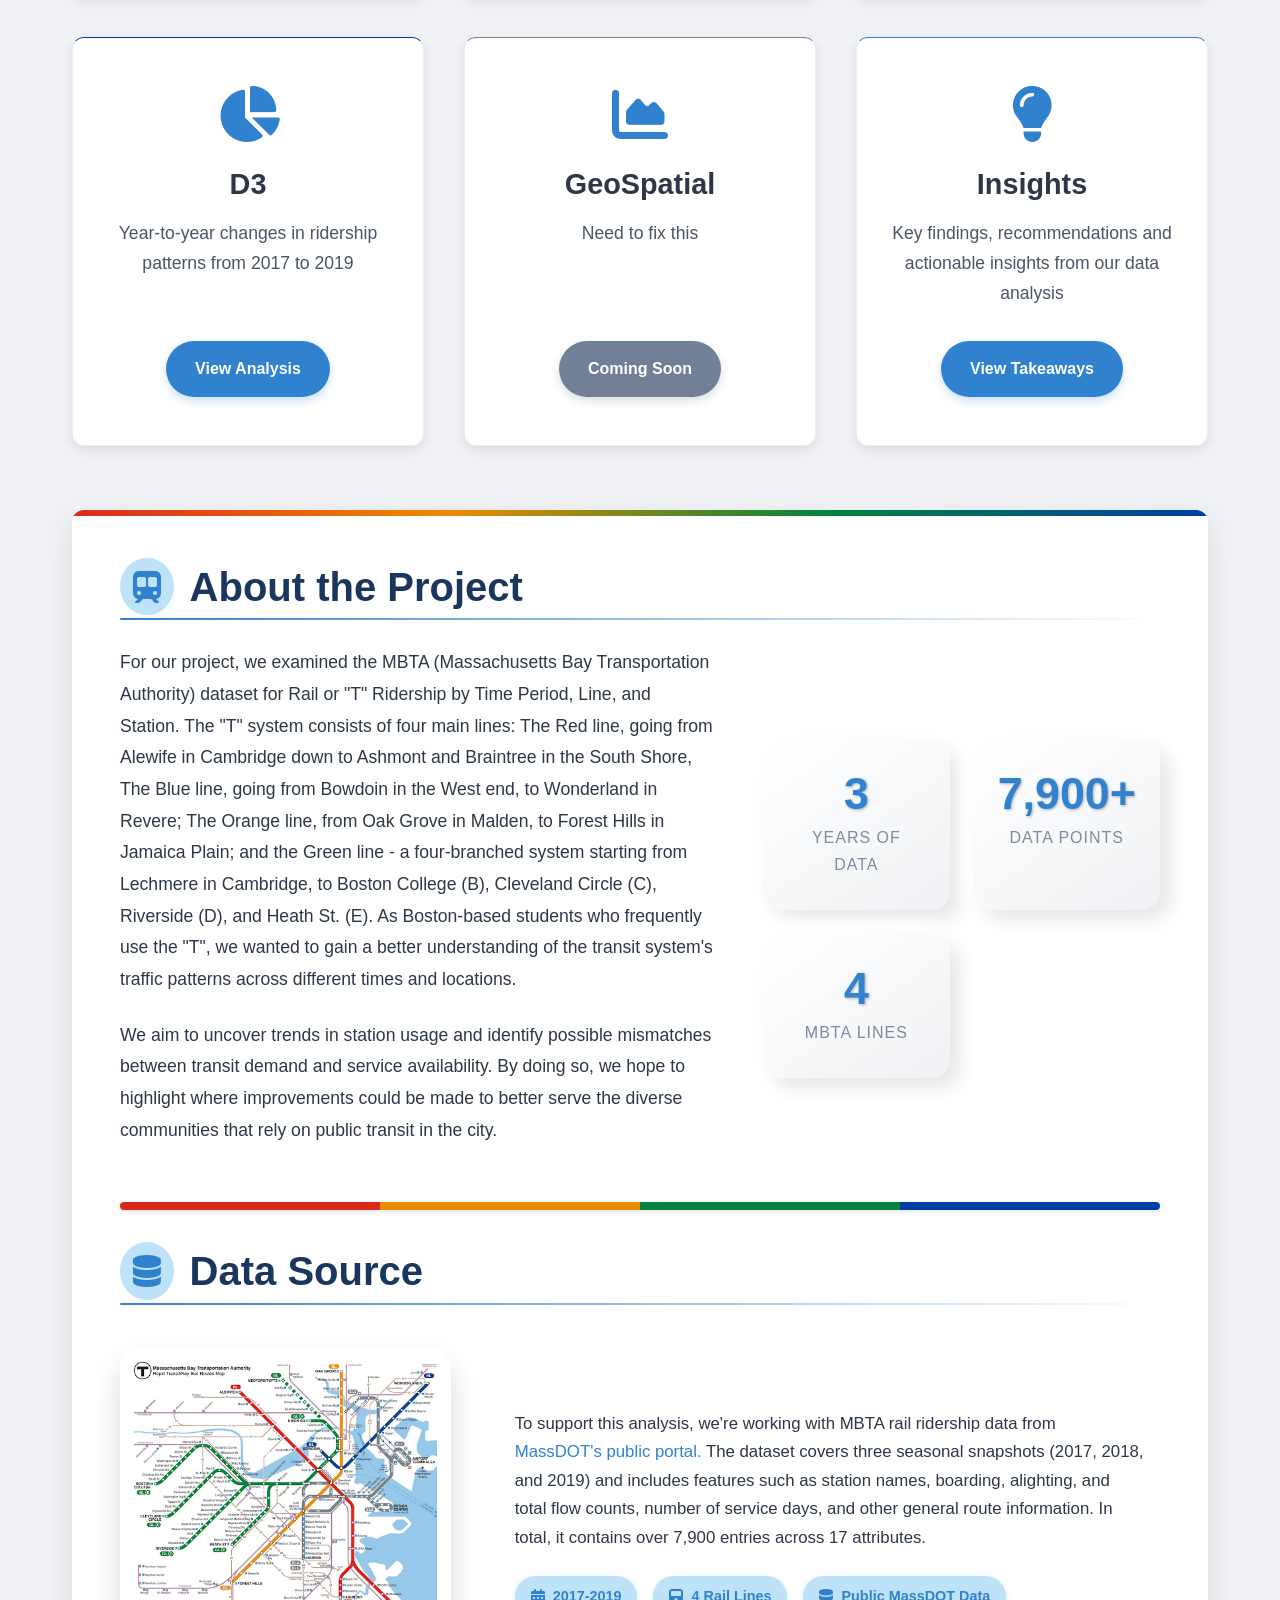
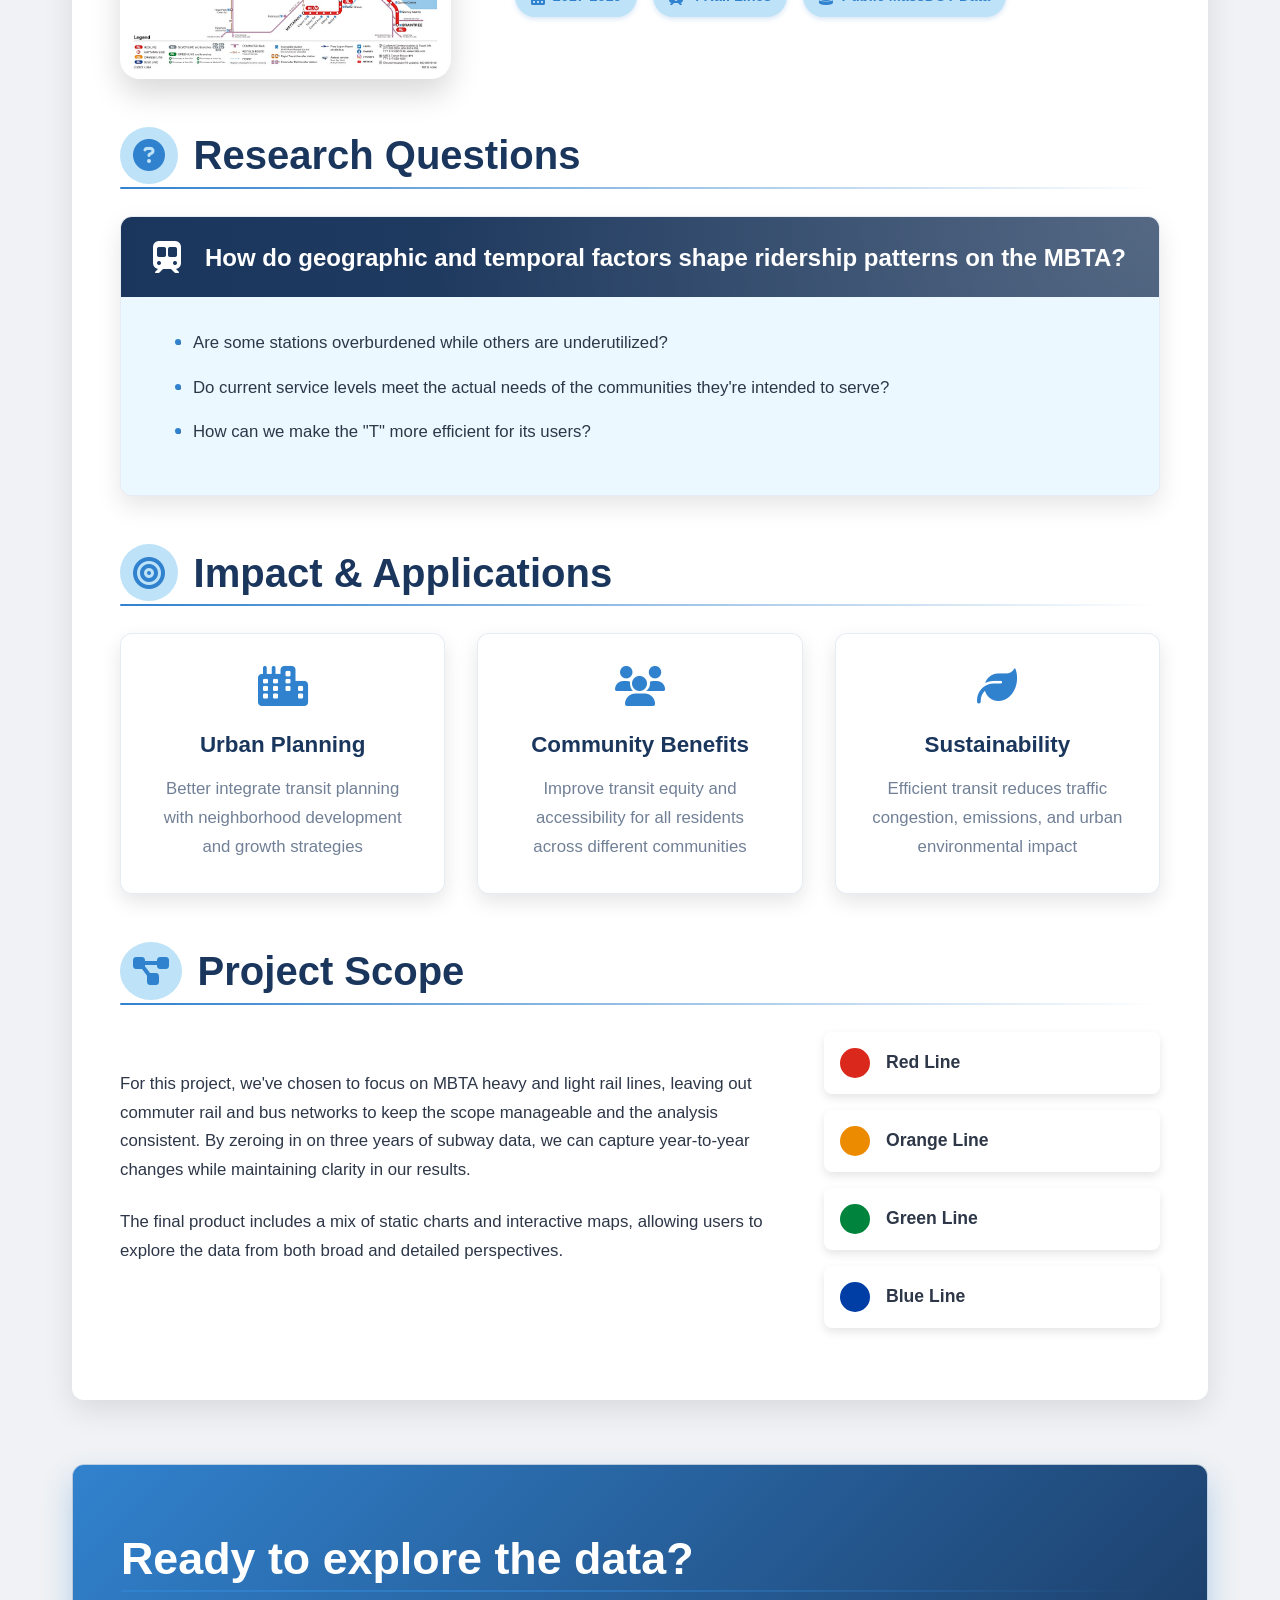
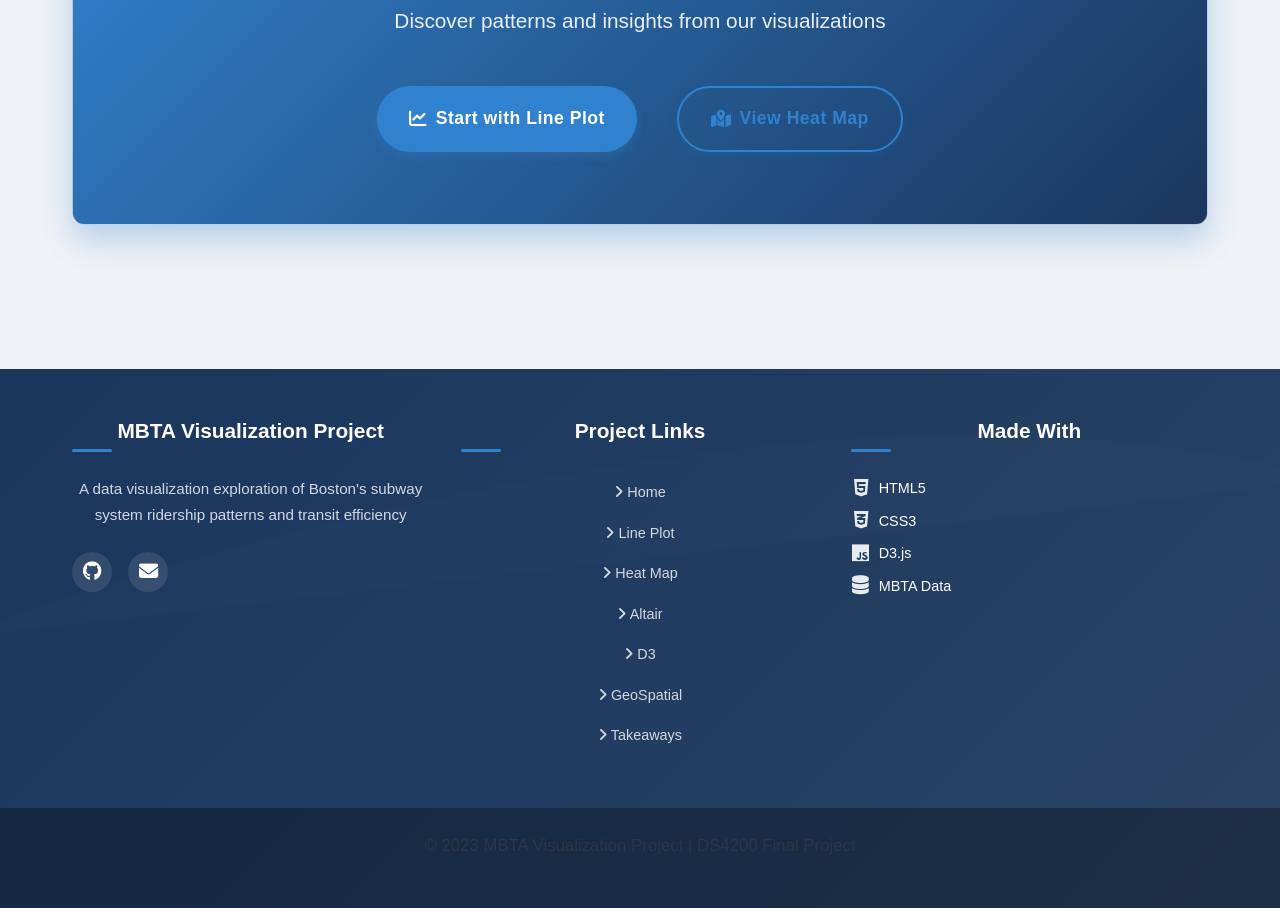
==== commit be59927a: "Update index.html" ====
--- a/index.html
+++ b/index.html
@@ -15,11 +15,11 @@
         <nav>
             <ul>
                 <li><a href="index.html" class="active"><i class="fas fa-home"></i> Home</a></li>
+                <li><a href="visualizations/visualization5.html"><i class="fas fa-chart-area"></i> GeoSpatial</a></li>
                 <li><a href="visualizations/lineplot.html"><i class="fas fa-chart-line"></i> Flow by Route and Time of Day</a></li>
                 <li><a href="visualizations/mbta_avg_flow.html"><i class="fas fa-map-marked-alt"></i> Flow by Station and Time of Day</a></li>
                 <li><a href="visualizations/visualization3.html"><i class="fas fa-chart-bar"></i> Altair</a></li>
                 <li><a href="visualizations/visualization4.html"><i class="fas fa-chart-pie"></i> D3</a></li>
-                <li><a href="visualizations/visualization5.html"><i class="fas fa-chart-area"></i> GeoSpatial</a></li>
                 <li><a href="visualizations/takeaways.html"><i class="fas fa-lightbulb"></i> Takeaways</a></li>
             </ul>
         </nav>
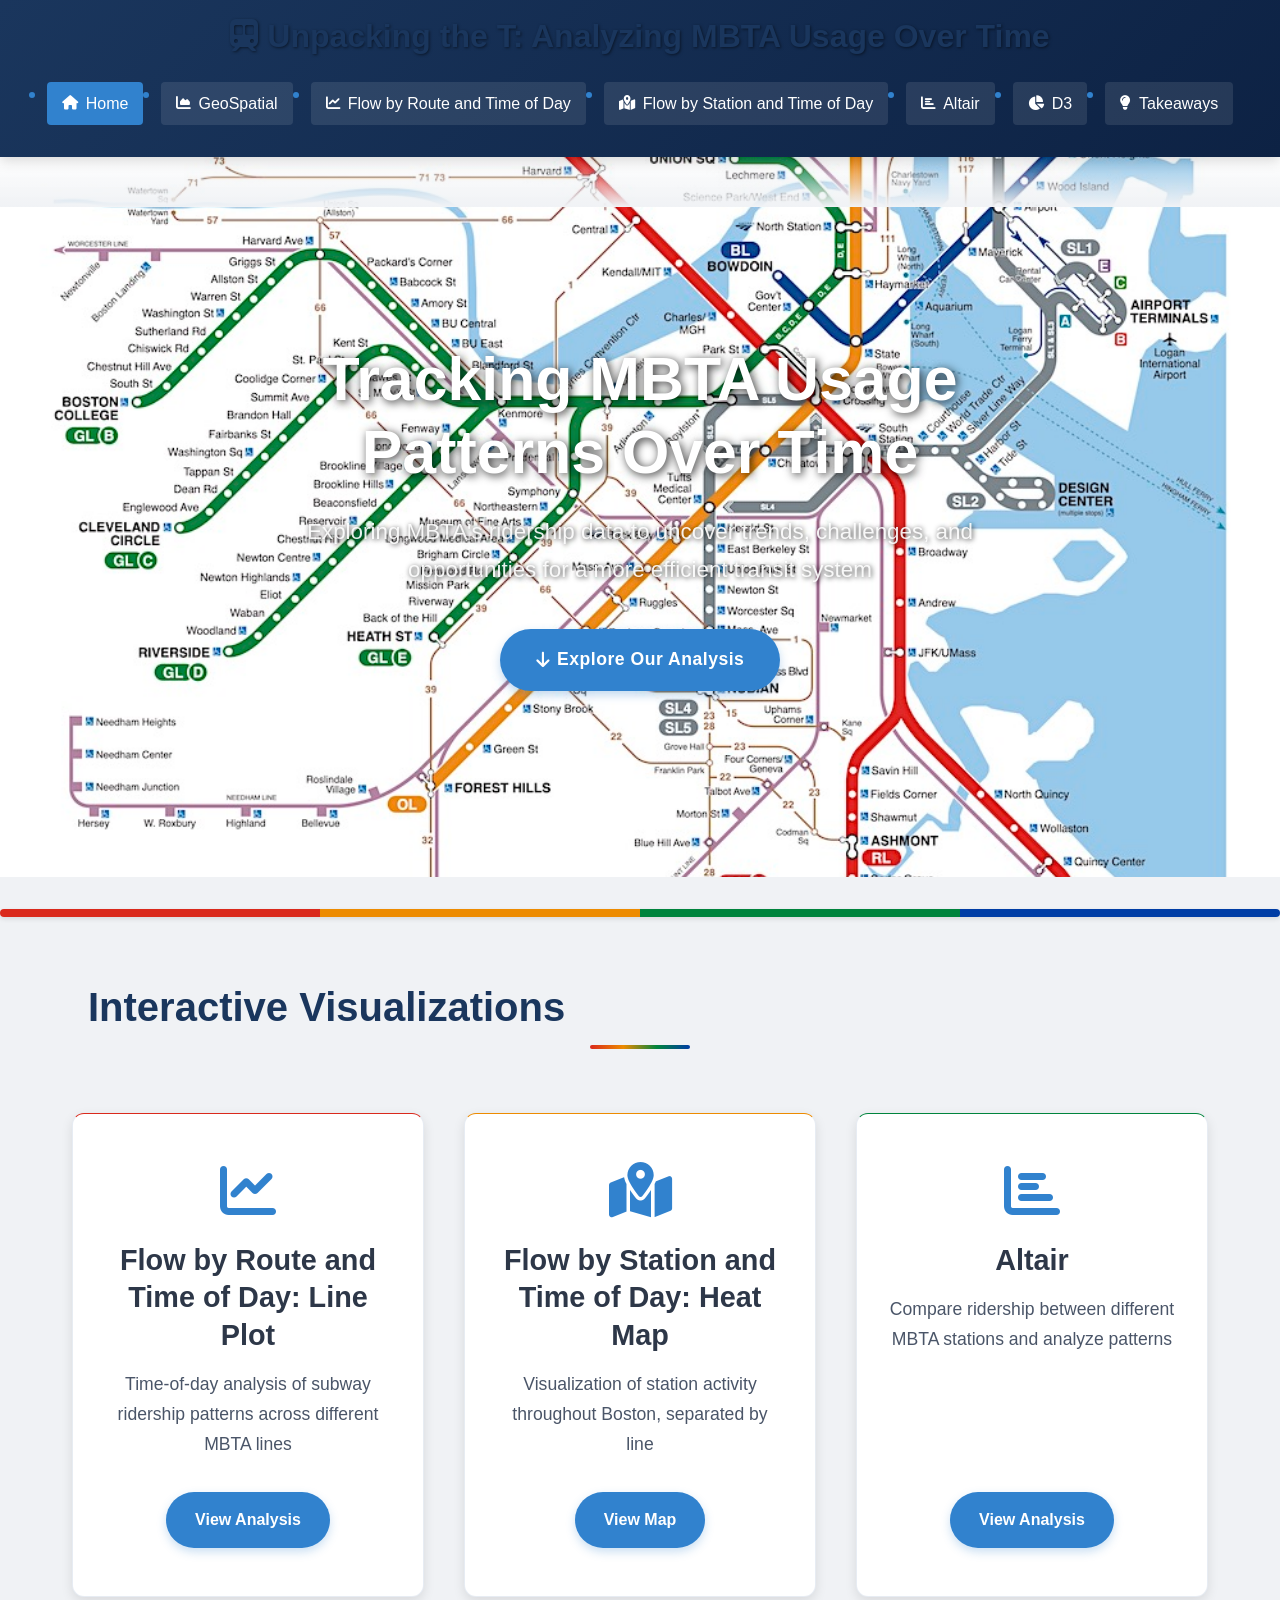
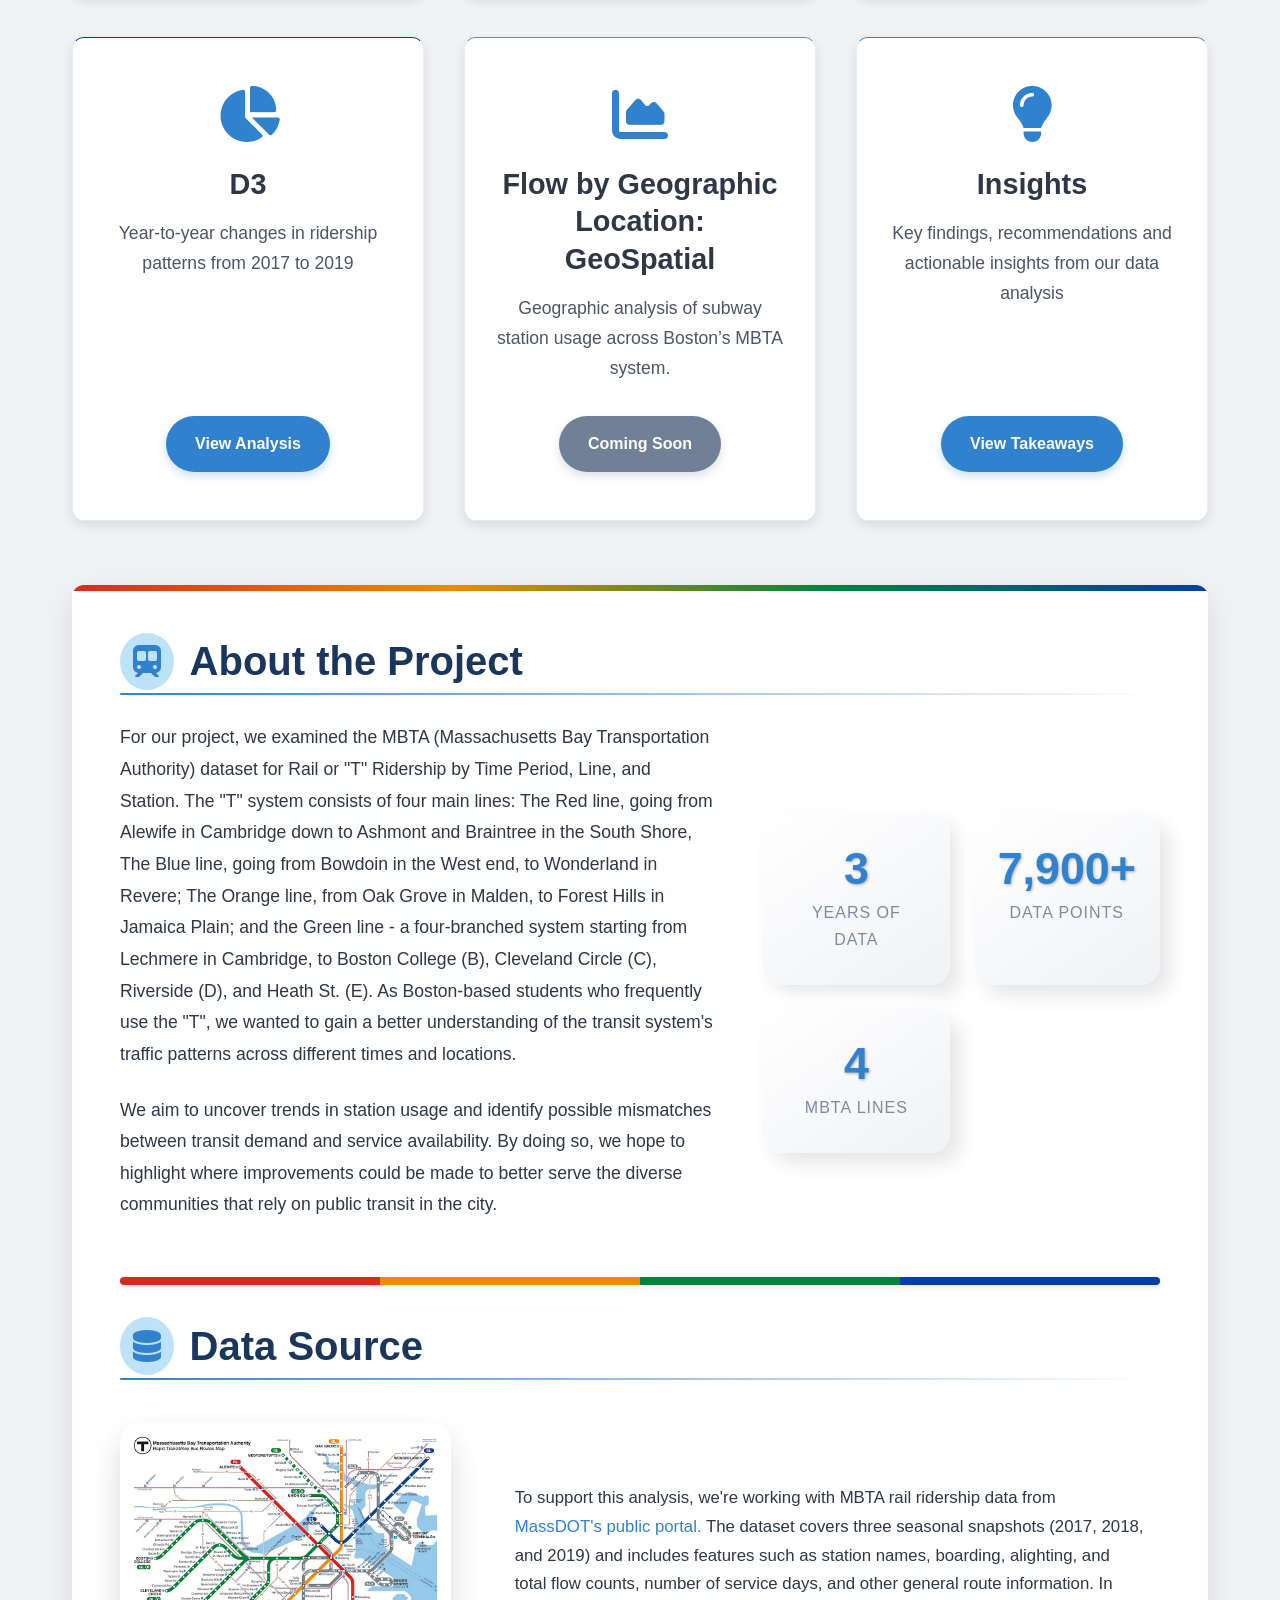
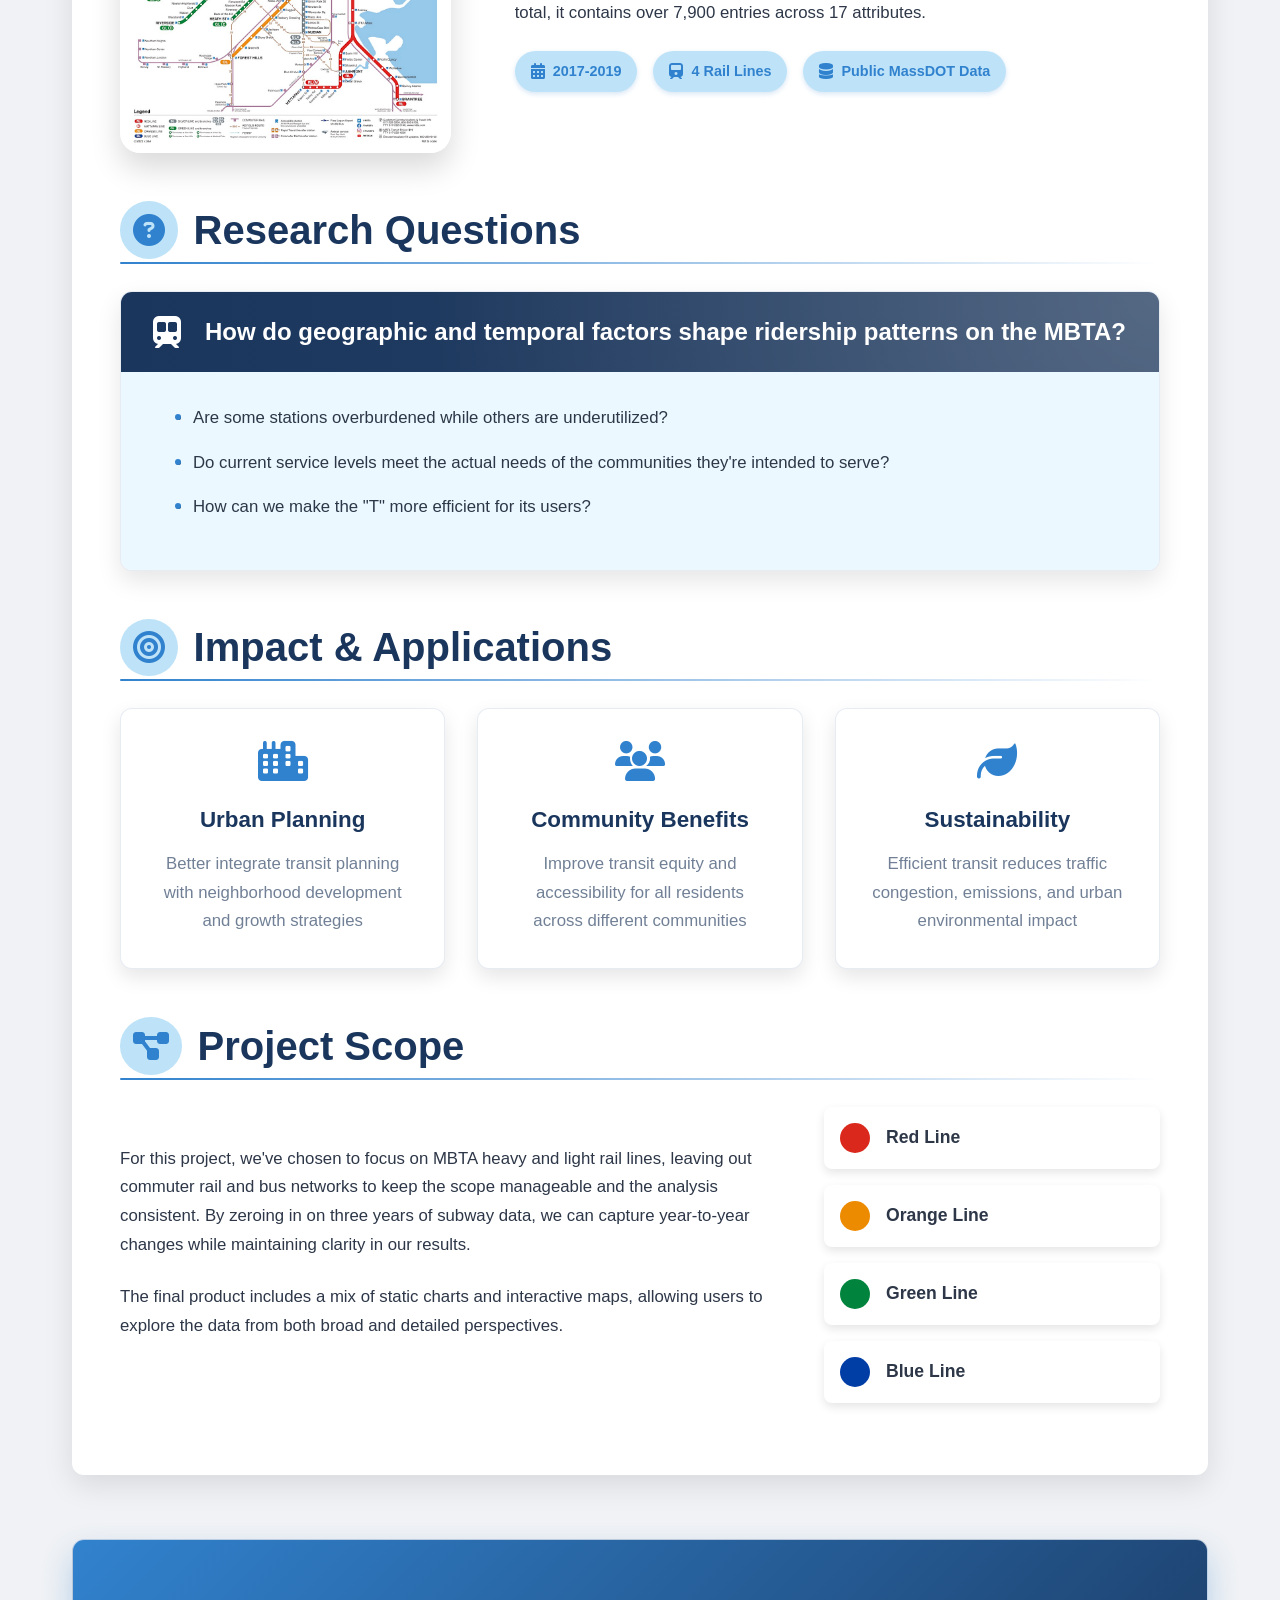
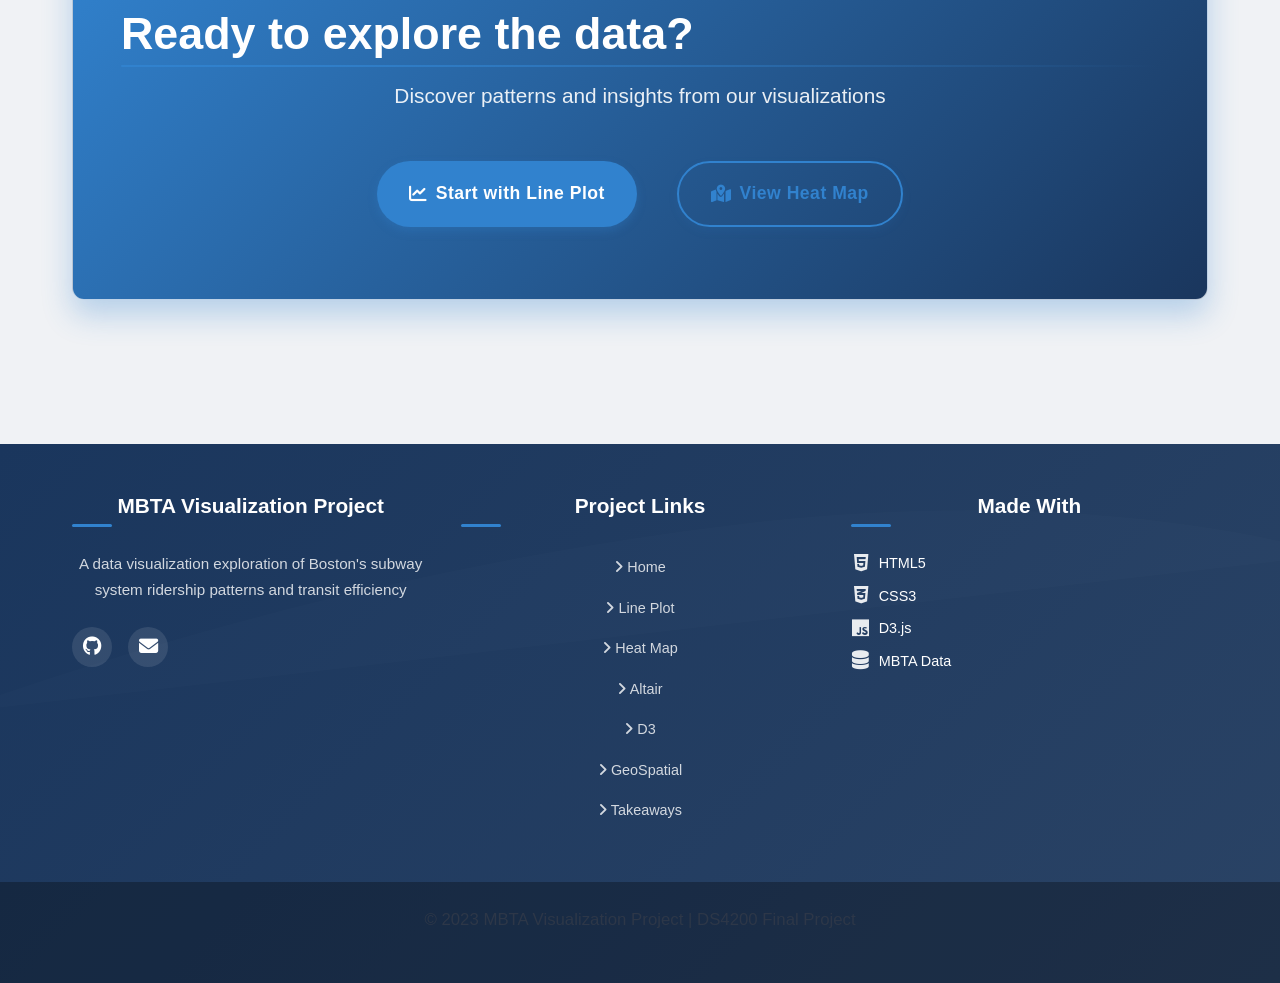
==== commit 3afa0222: "Update index.html" ====
--- a/index.html
+++ b/index.html
@@ -77,8 +77,8 @@
             </div>
             <div class="feature-item">
                 <i class="fas fa-chart-area"></i>
-                <h3>GeoSpatial</h3>
-                <p>Need to fix this</p>
+                <h3>Flow by Geographic Location: GeoSpatial</h3>
+                <p>Geographic analysis of subway station usage across Boston’s MBTA system.</p>
                 <a href="visualizations/visualization5.html" class="feature-btn coming-soon">Coming Soon</a>
             </div>
             <div class="feature-item">
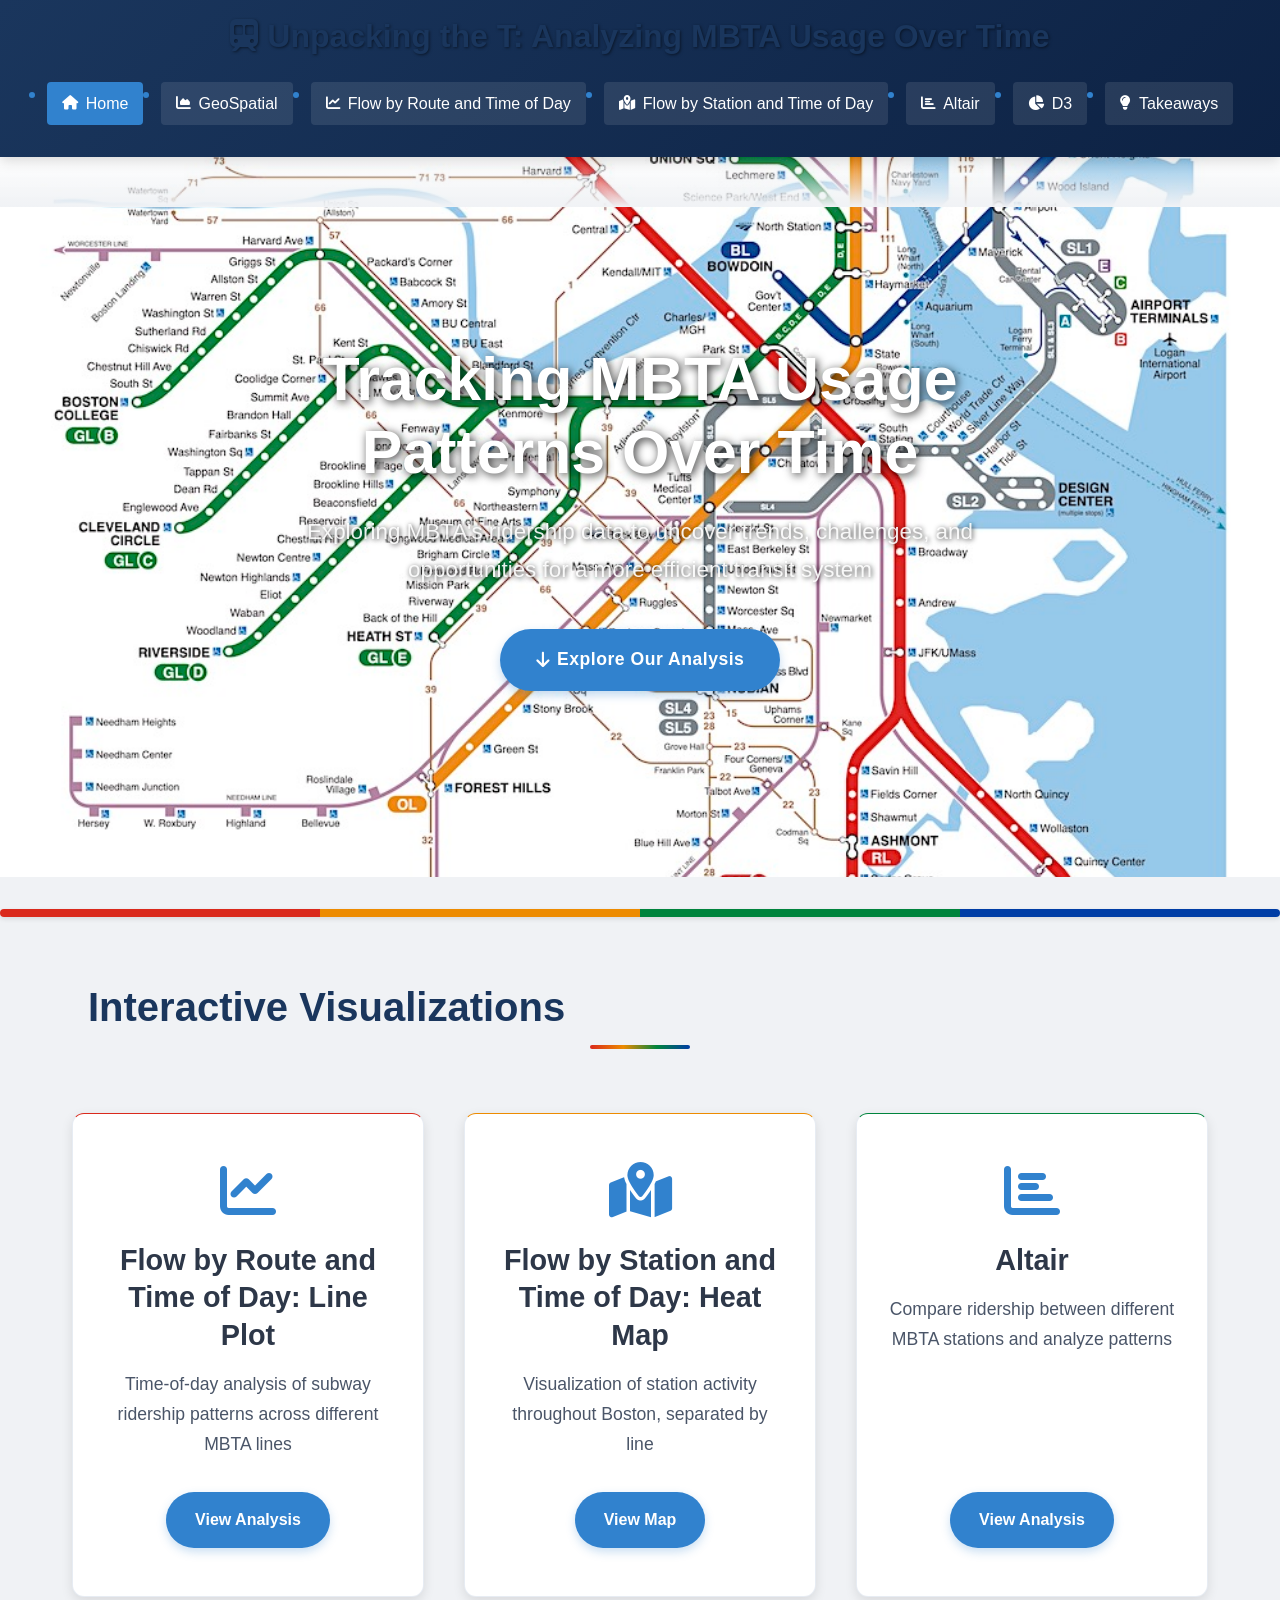
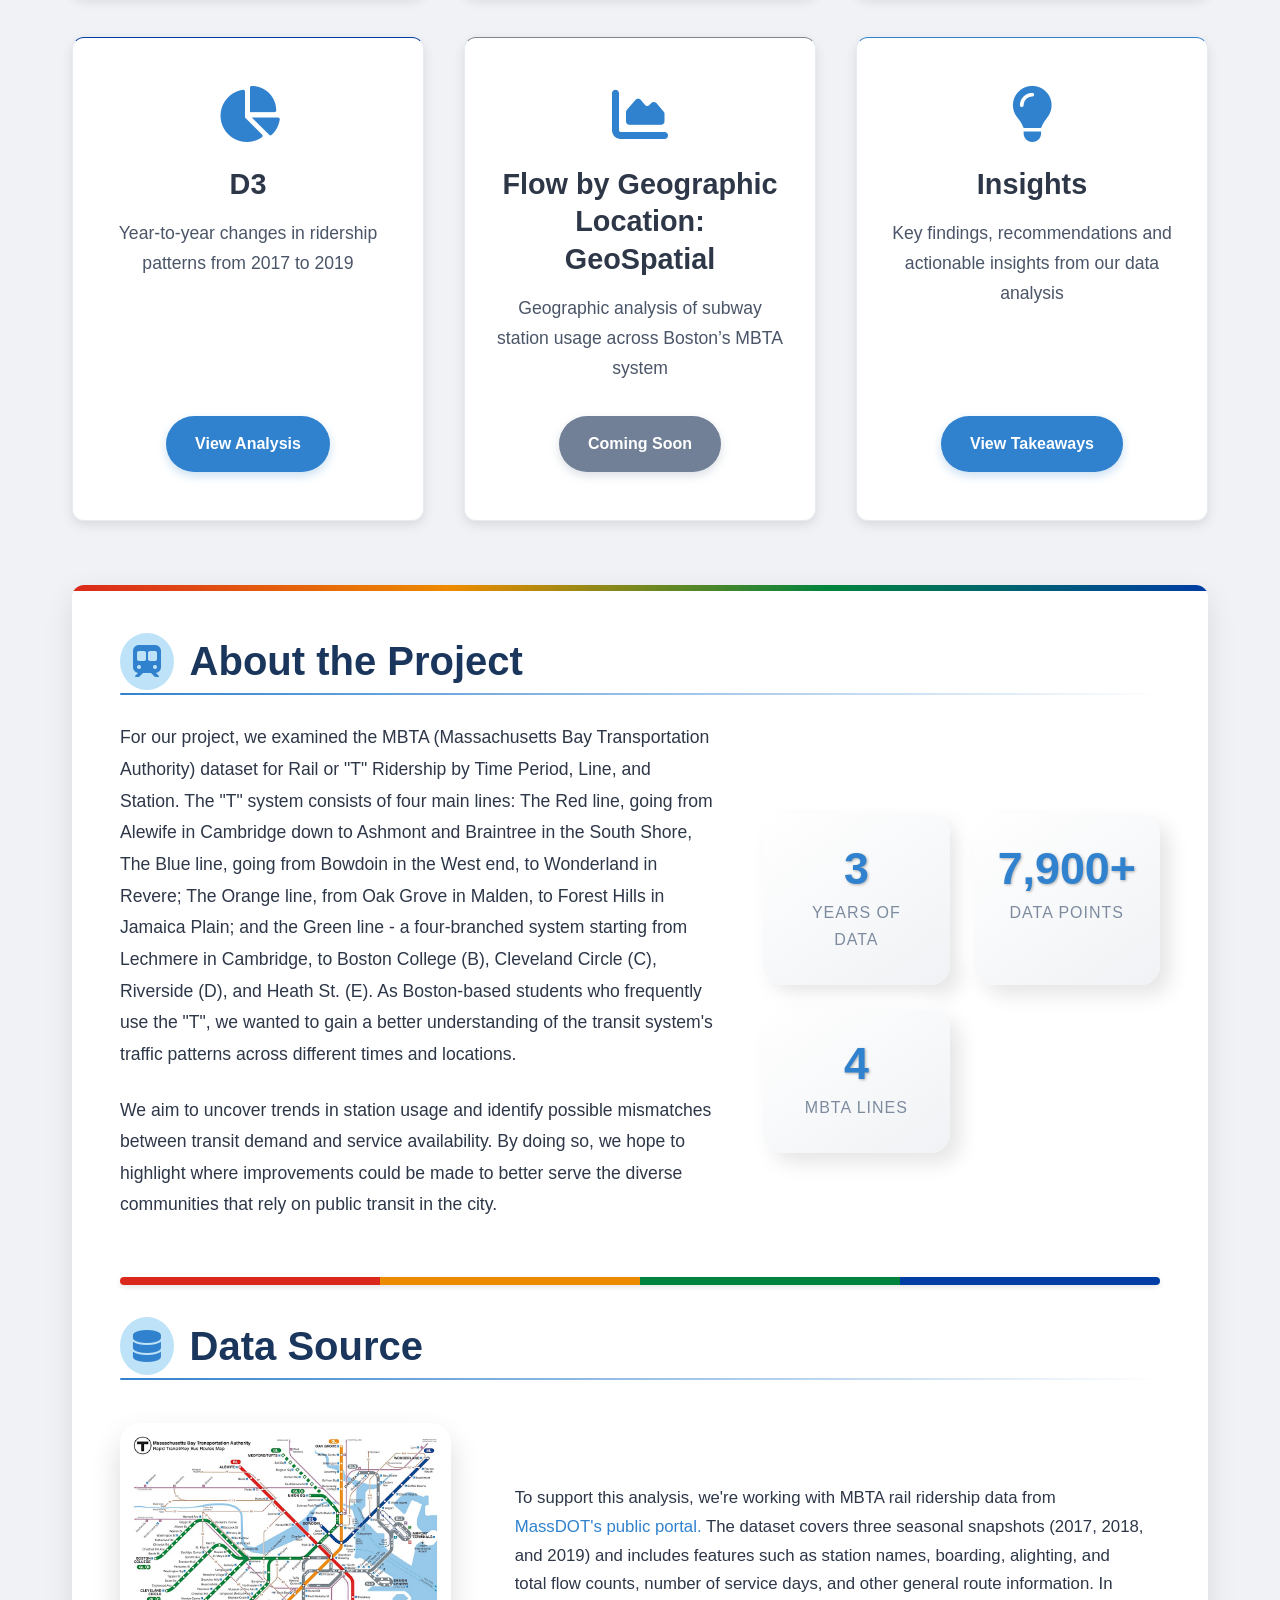
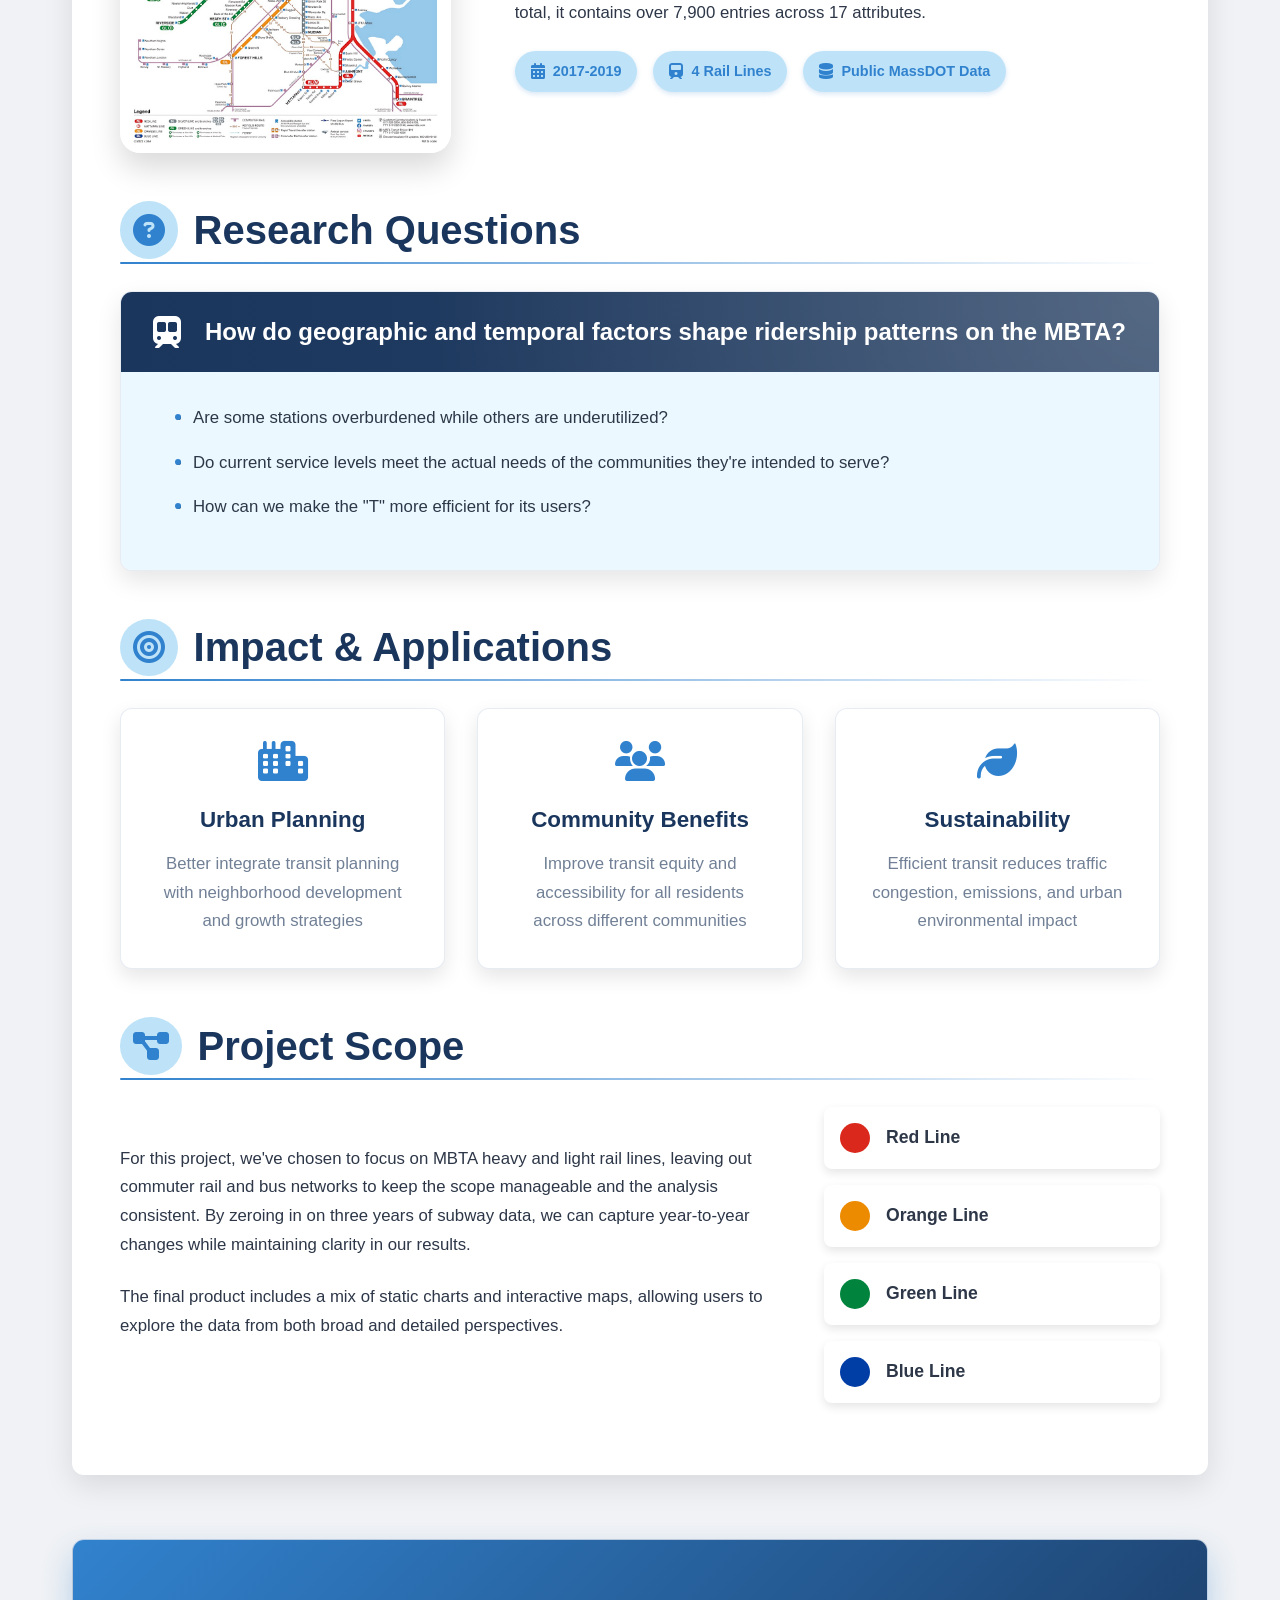
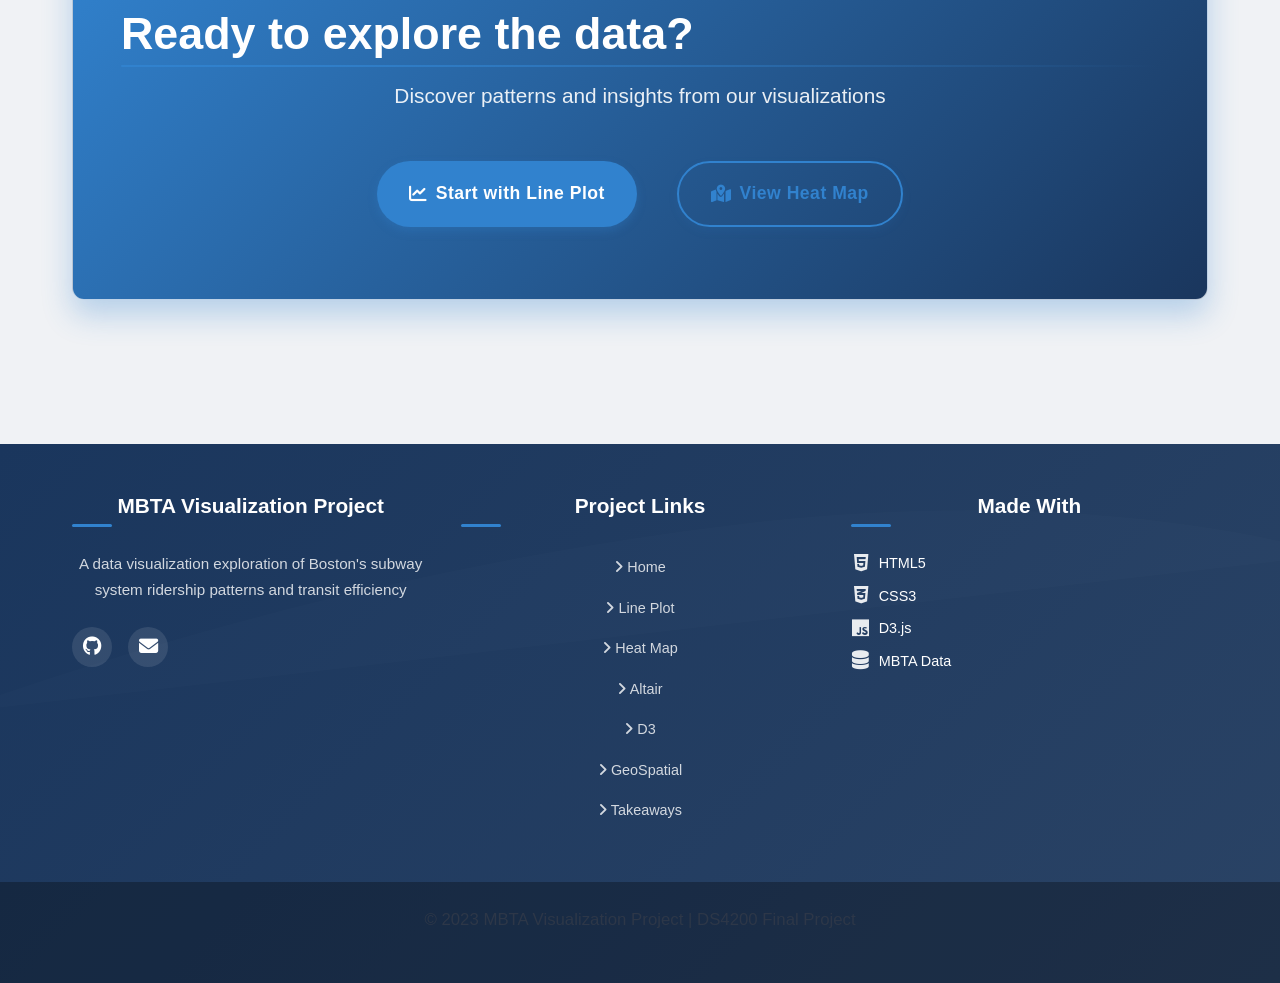
==== commit 6edf65ae: "Update index.html" ====
--- a/index.html
+++ b/index.html
@@ -78,7 +78,7 @@
             <div class="feature-item">
                 <i class="fas fa-chart-area"></i>
                 <h3>Flow by Geographic Location: GeoSpatial</h3>
-                <p>Geographic analysis of subway station usage across Boston’s MBTA system.</p>
+                <p>Geographic analysis of subway station usage across Boston’s MBTA system</p>
                 <a href="visualizations/visualization5.html" class="feature-btn coming-soon">Coming Soon</a>
             </div>
             <div class="feature-item">
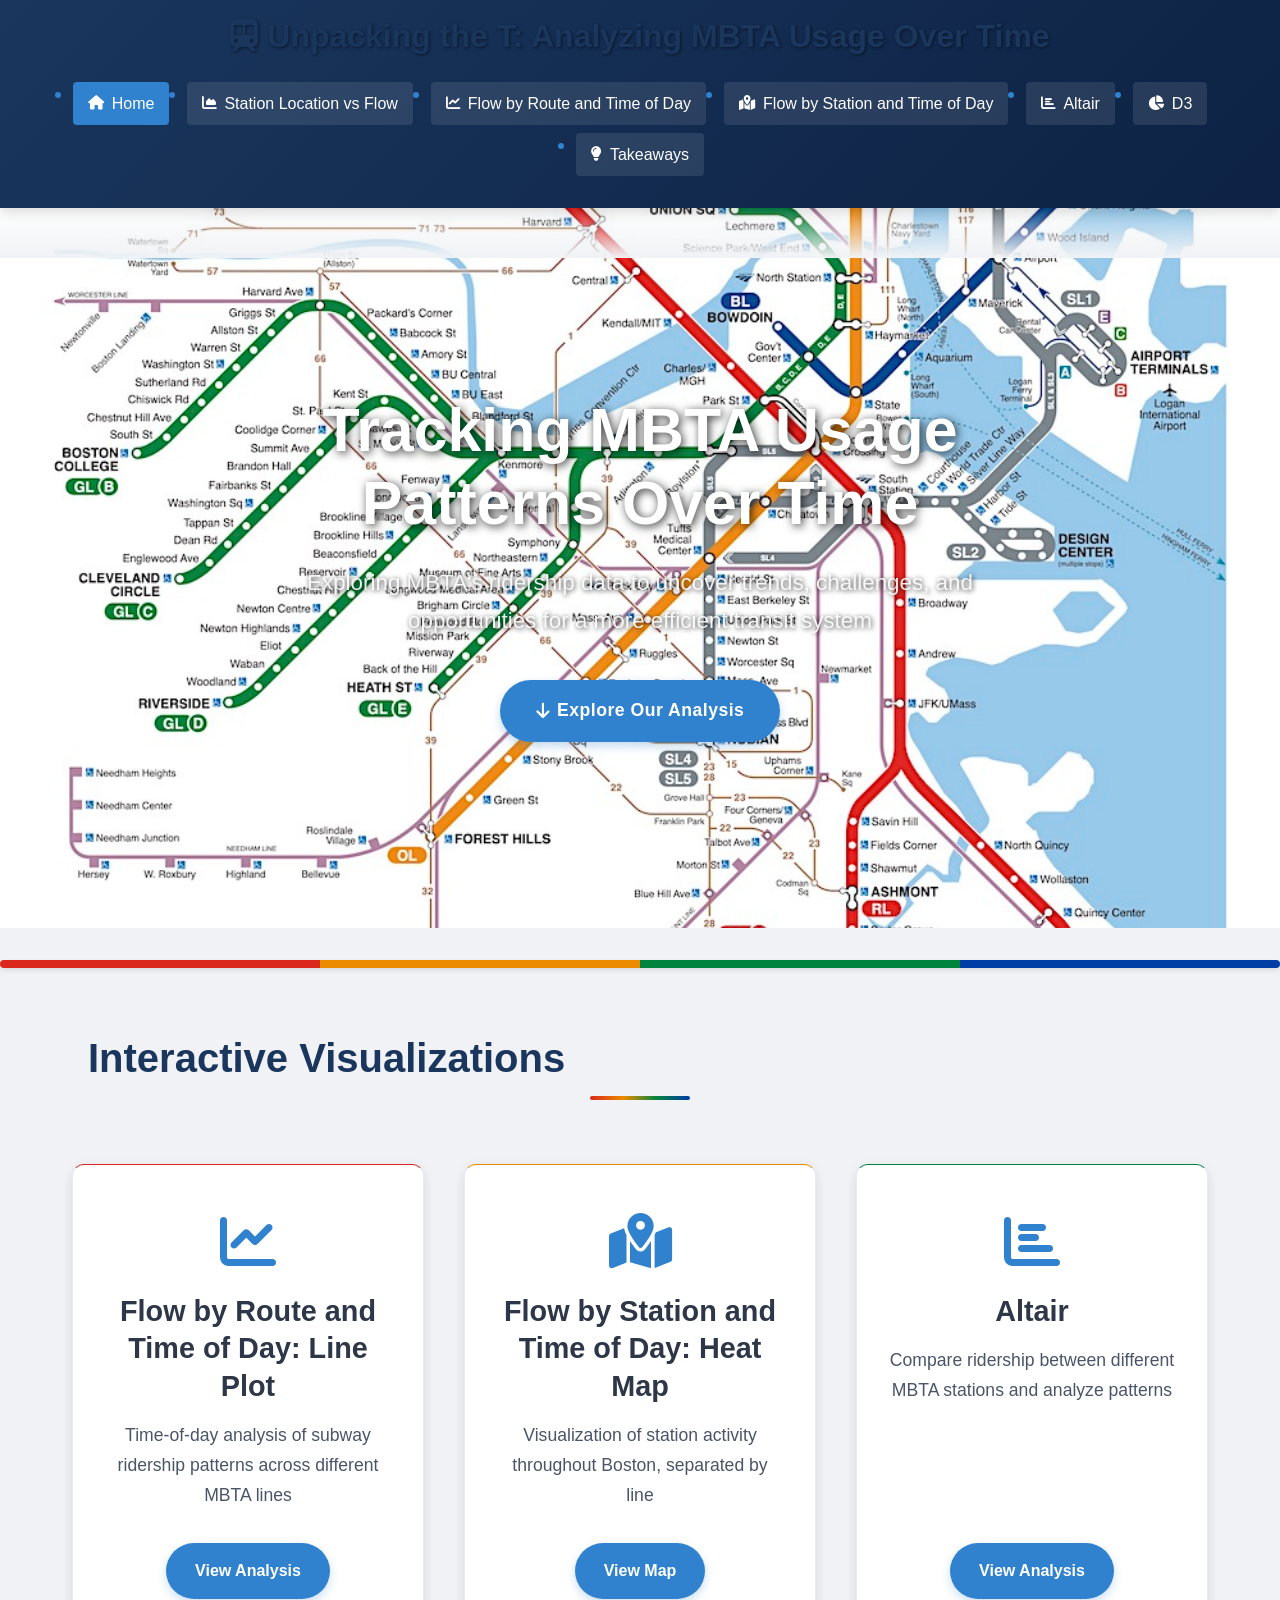
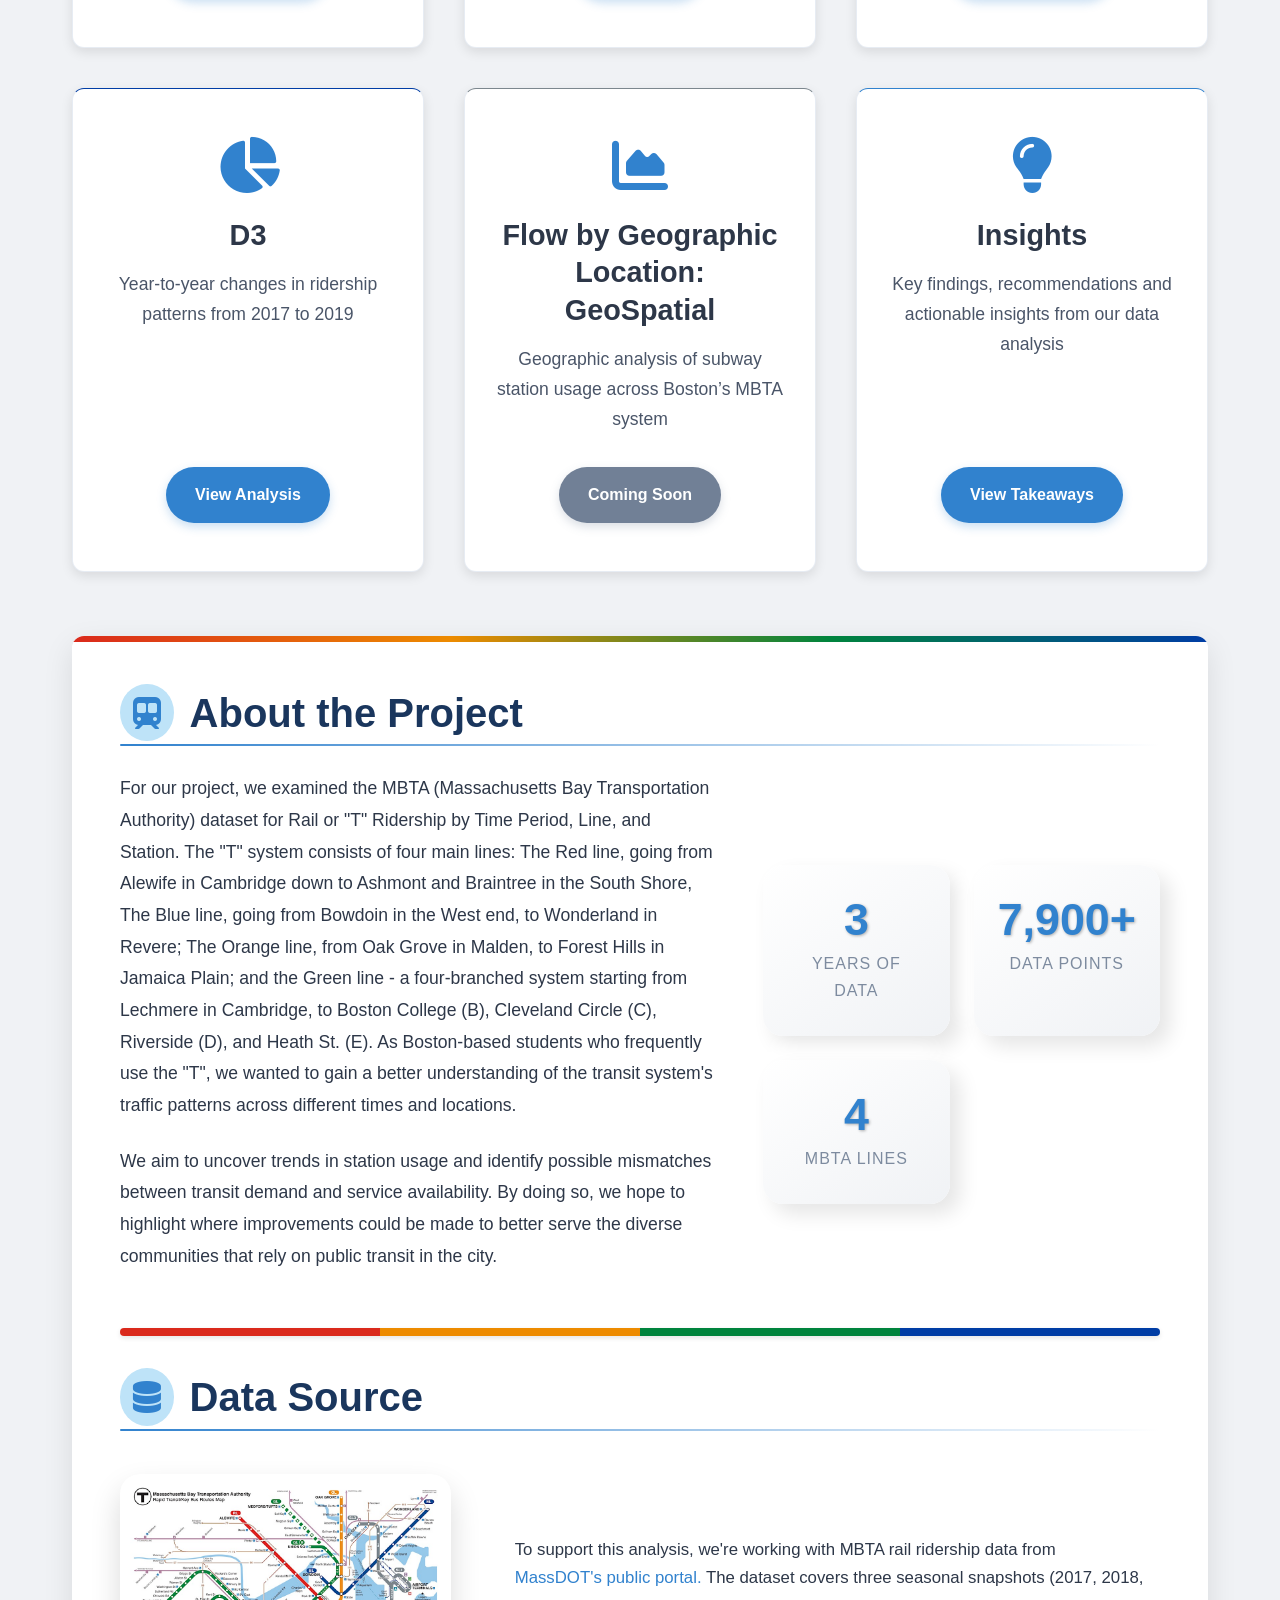
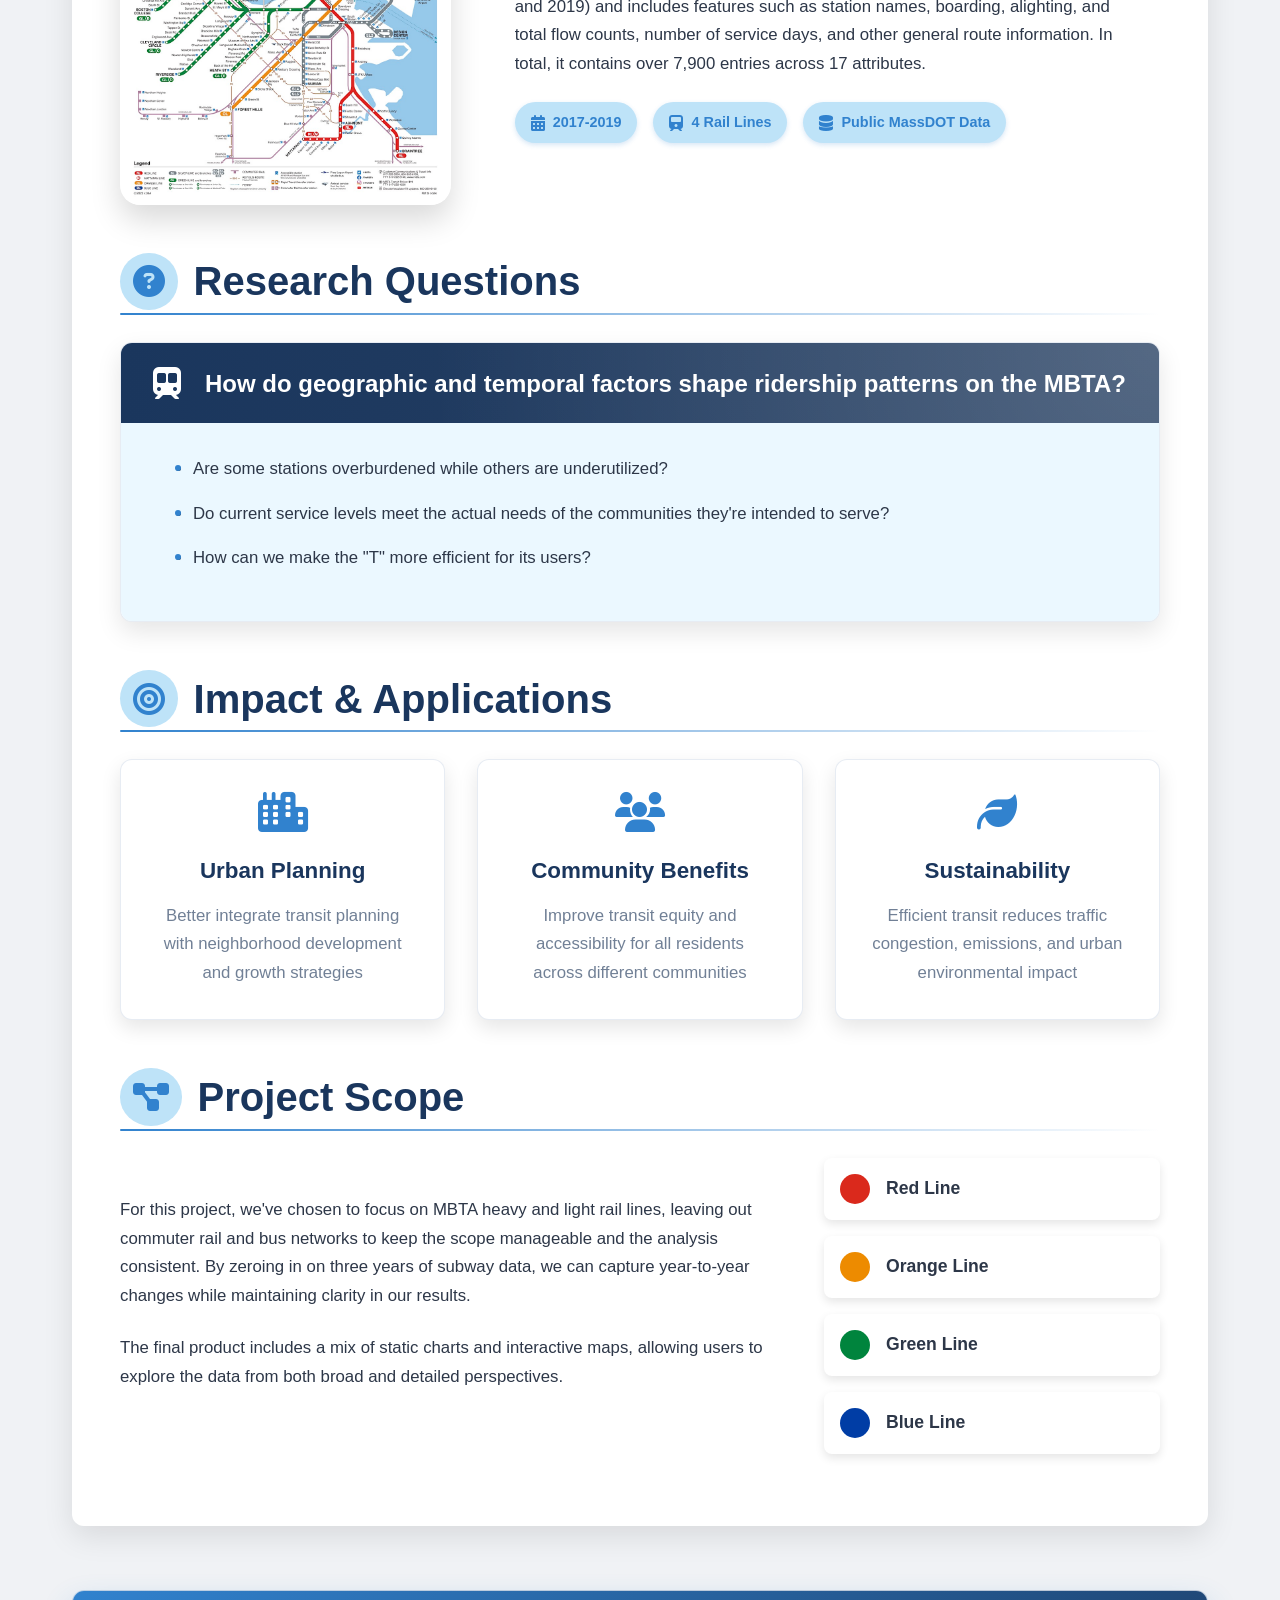
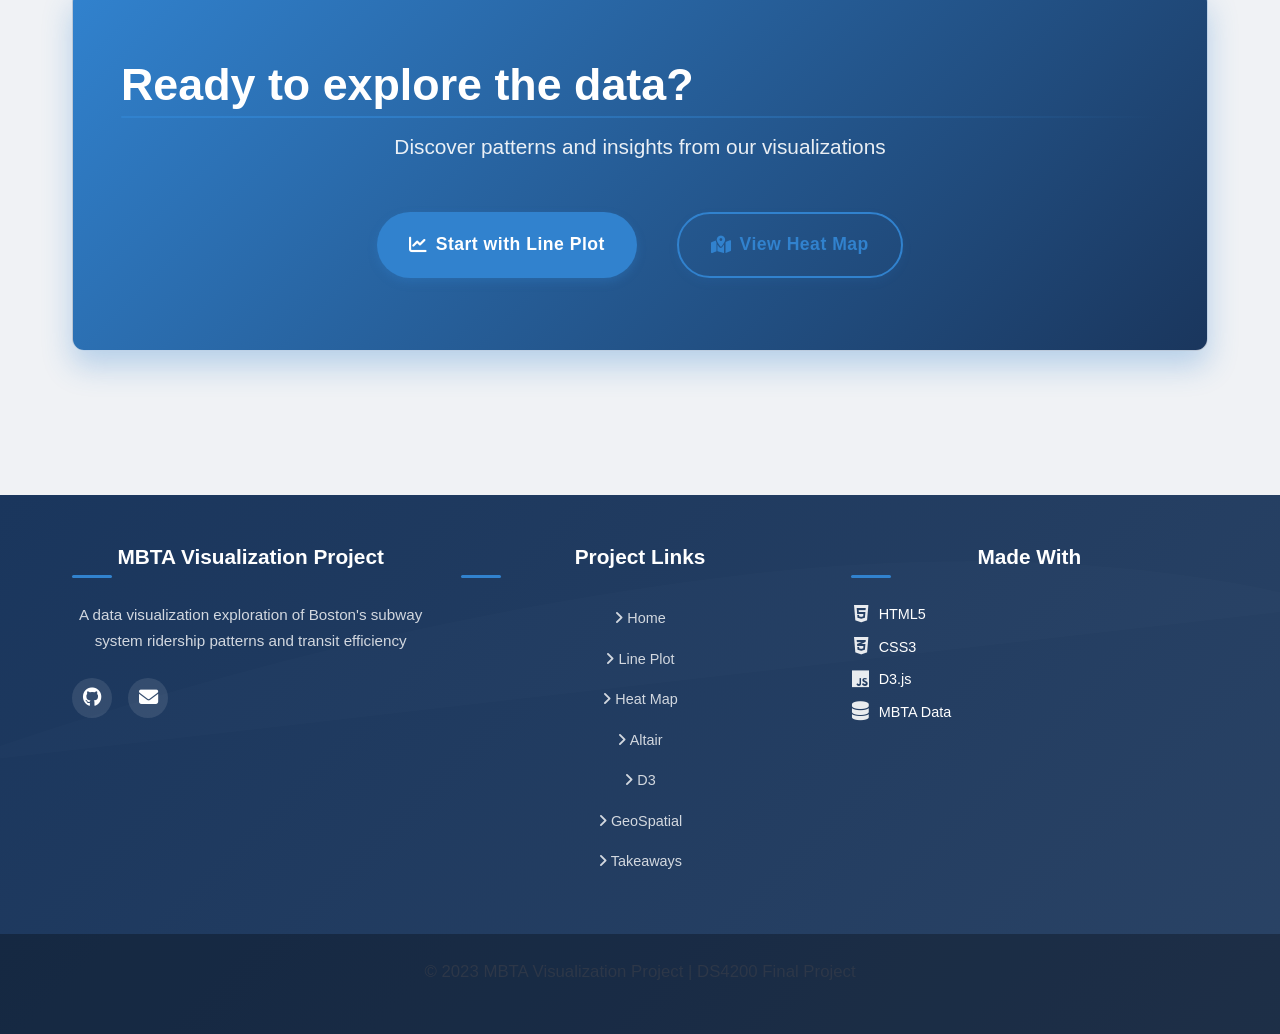
==== commit de2ab5ec: "Update index.html" ====
--- a/index.html
+++ b/index.html
@@ -15,7 +15,7 @@
         <nav>
             <ul>
                 <li><a href="index.html" class="active"><i class="fas fa-home"></i> Home</a></li>
-                <li><a href="visualizations/visualization5.html"><i class="fas fa-chart-area"></i> GeoSpatial</a></li>
+                <li><a href="visualizations/visualization5.html"><i class="fas fa-chart-area"></i>Station Location vs Flow</a></li>
                 <li><a href="visualizations/lineplot.html"><i class="fas fa-chart-line"></i> Flow by Route and Time of Day</a></li>
                 <li><a href="visualizations/mbta_avg_flow.html"><i class="fas fa-map-marked-alt"></i> Flow by Station and Time of Day</a></li>
                 <li><a href="visualizations/visualization3.html"><i class="fas fa-chart-bar"></i> Altair</a></li>
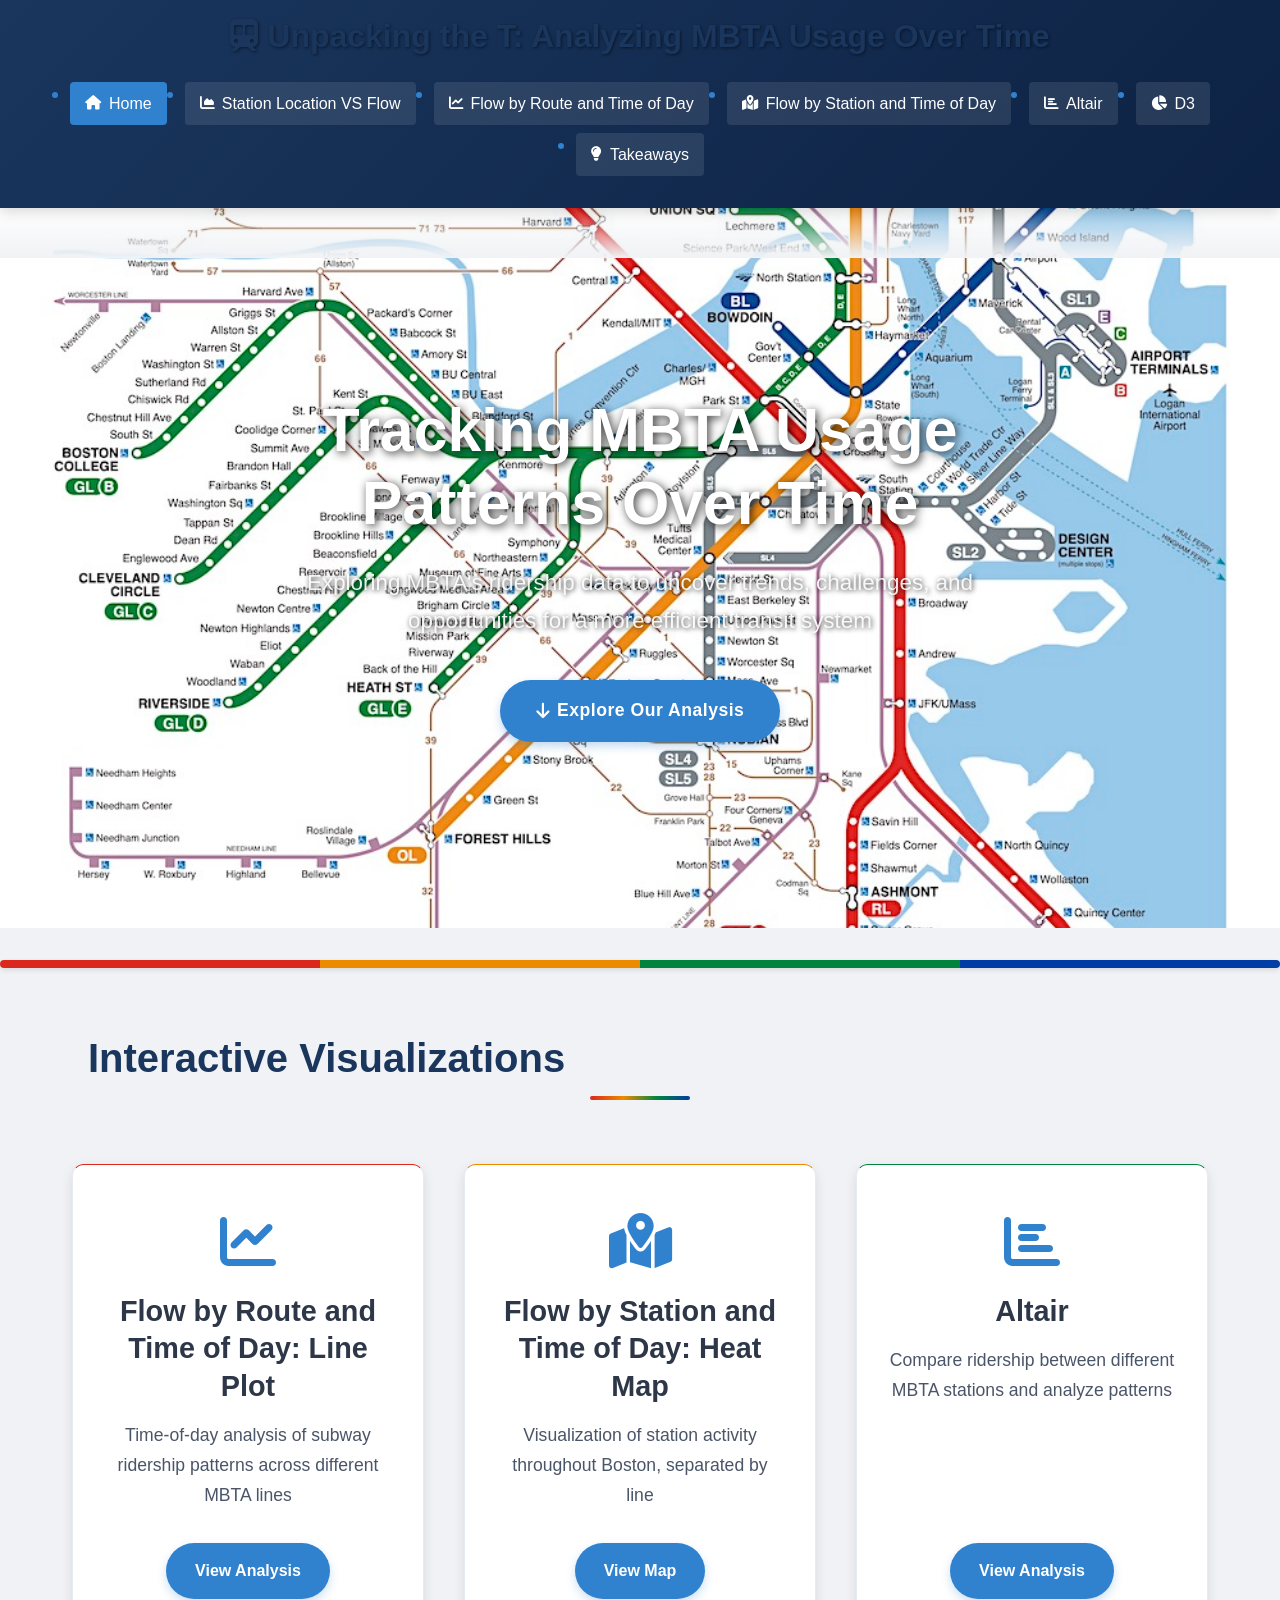
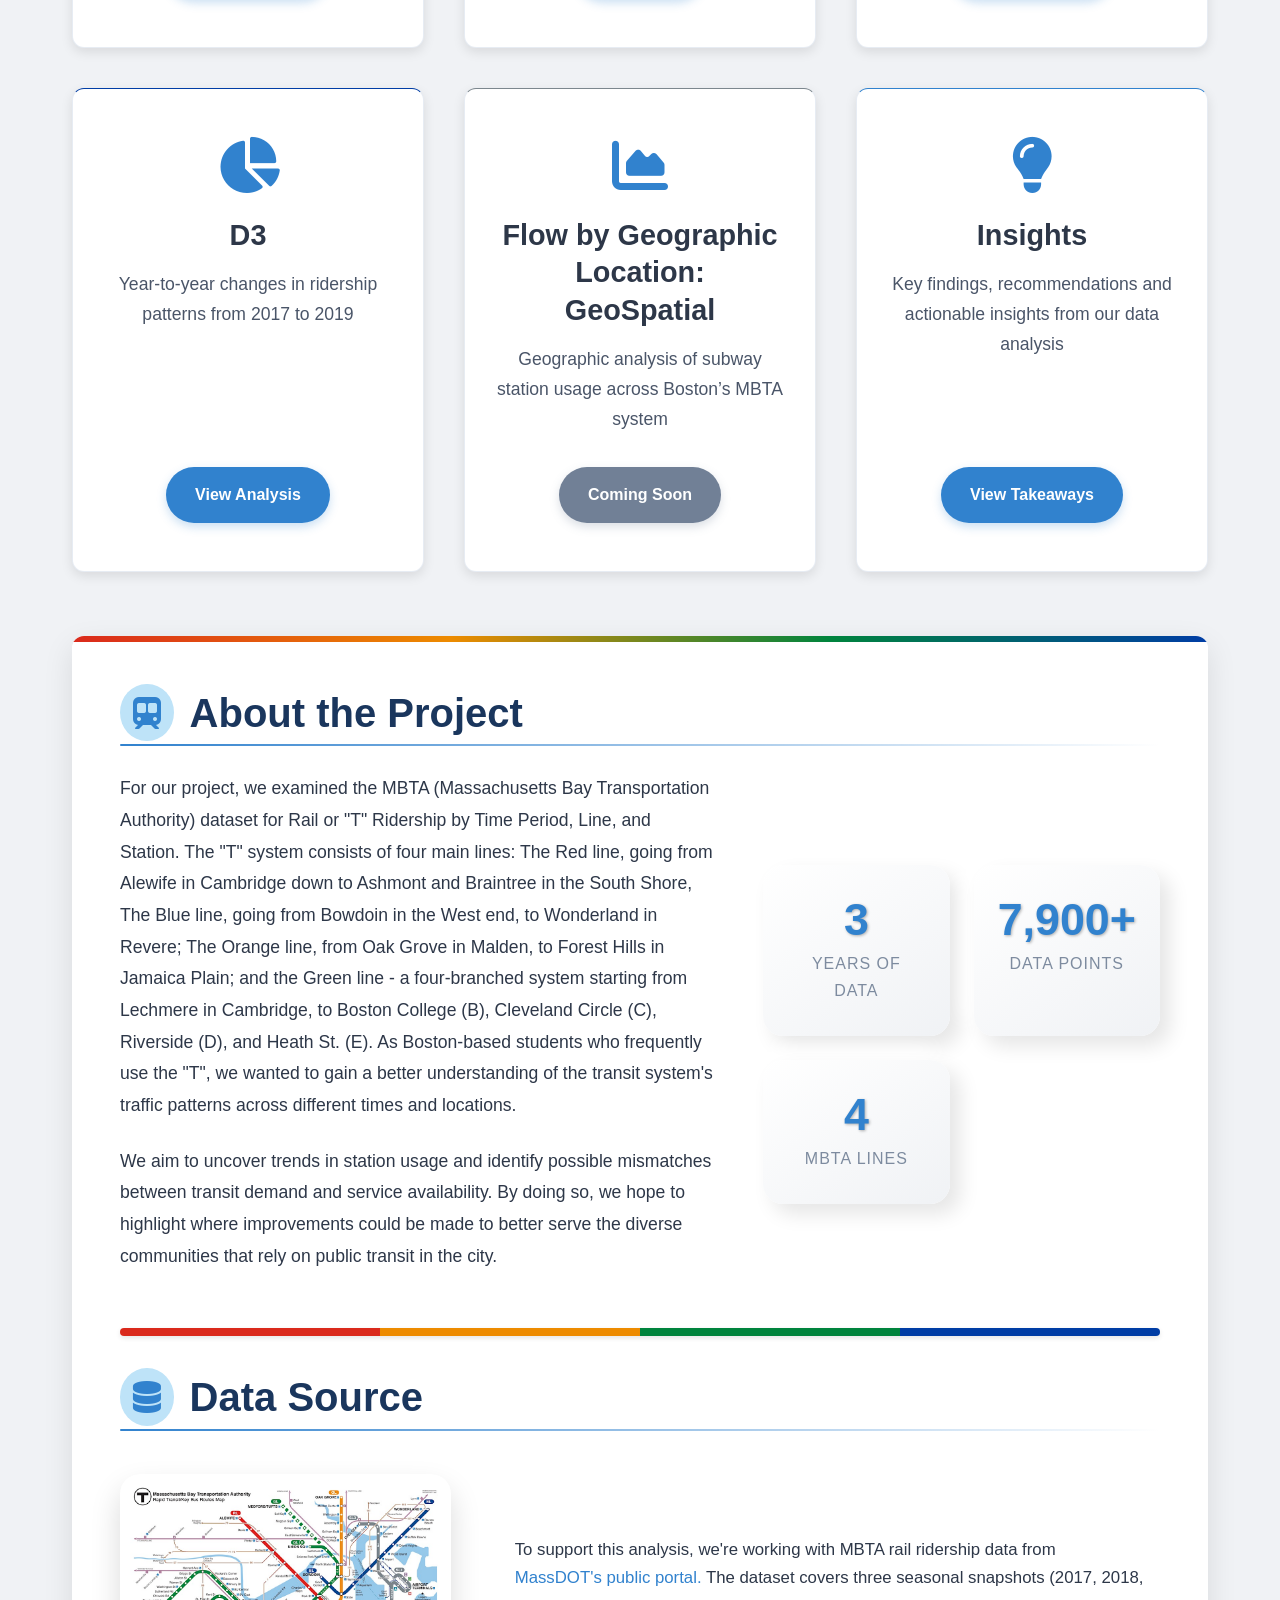
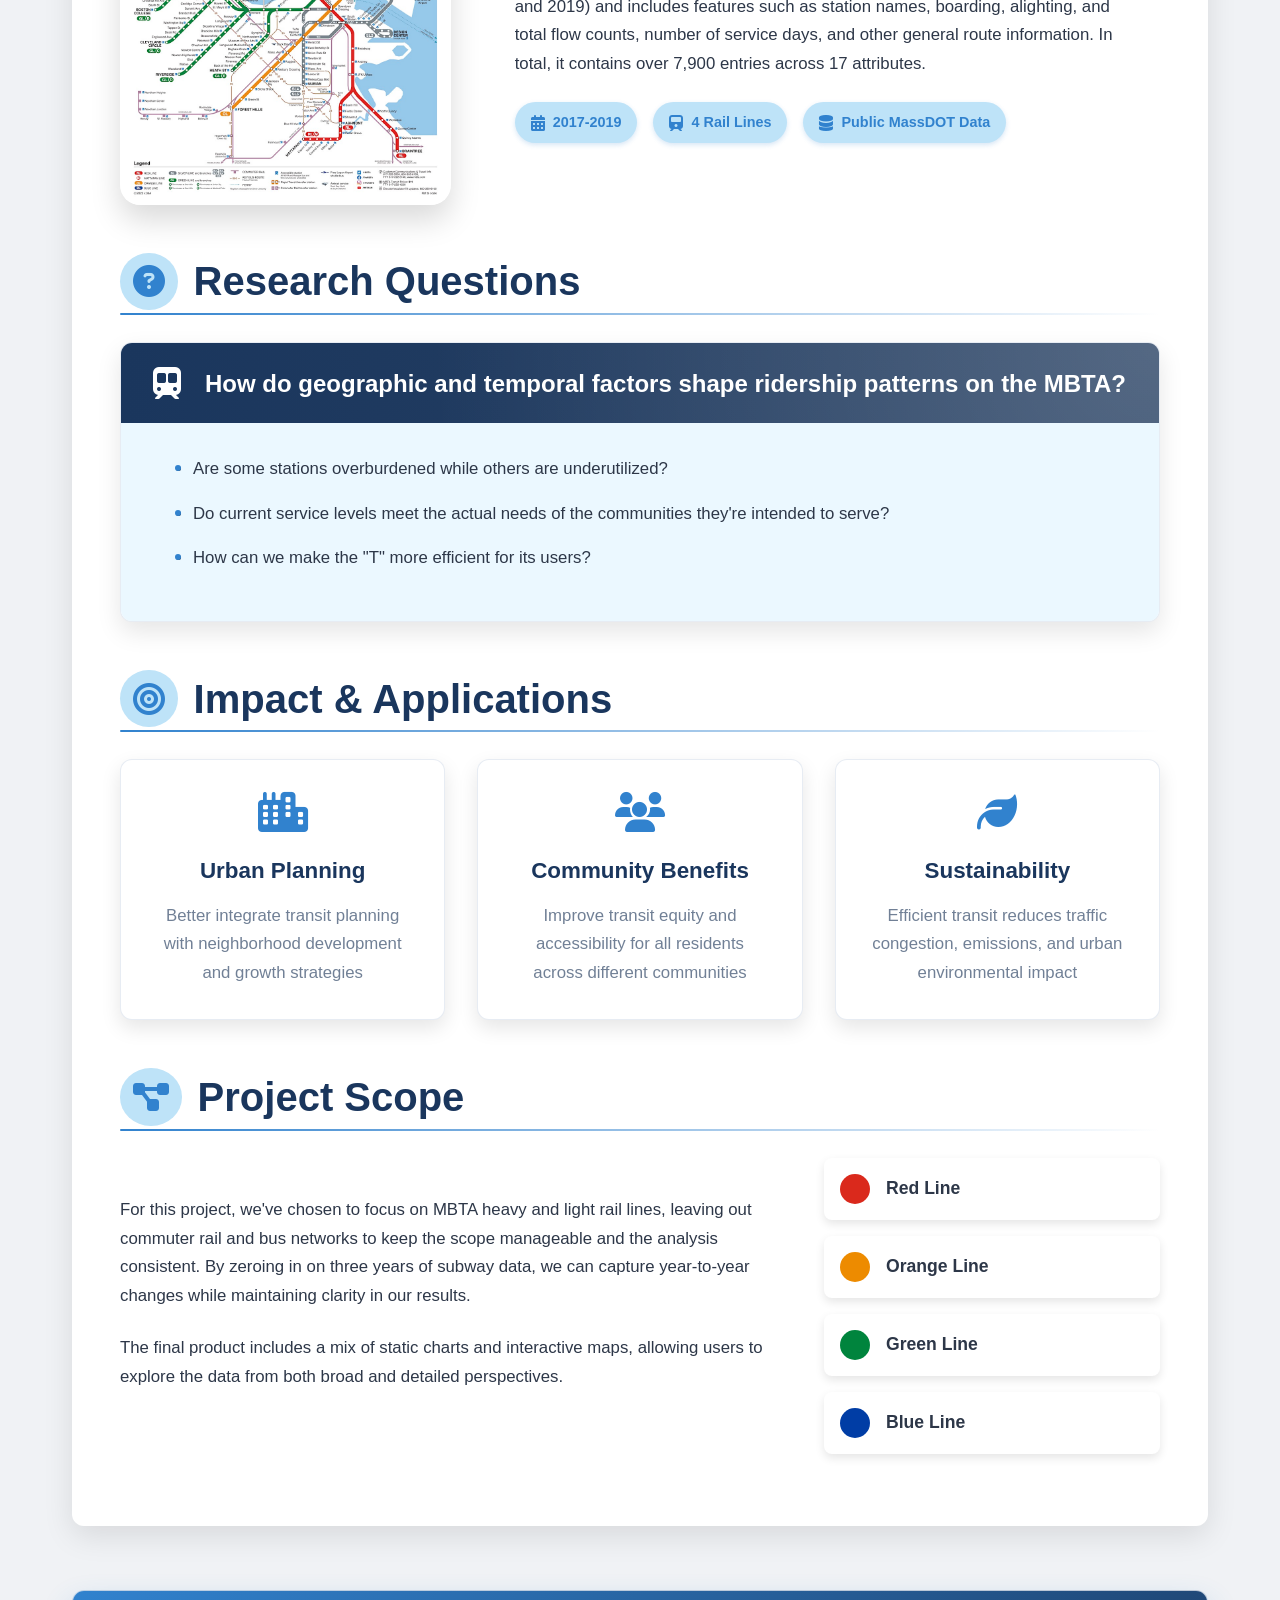
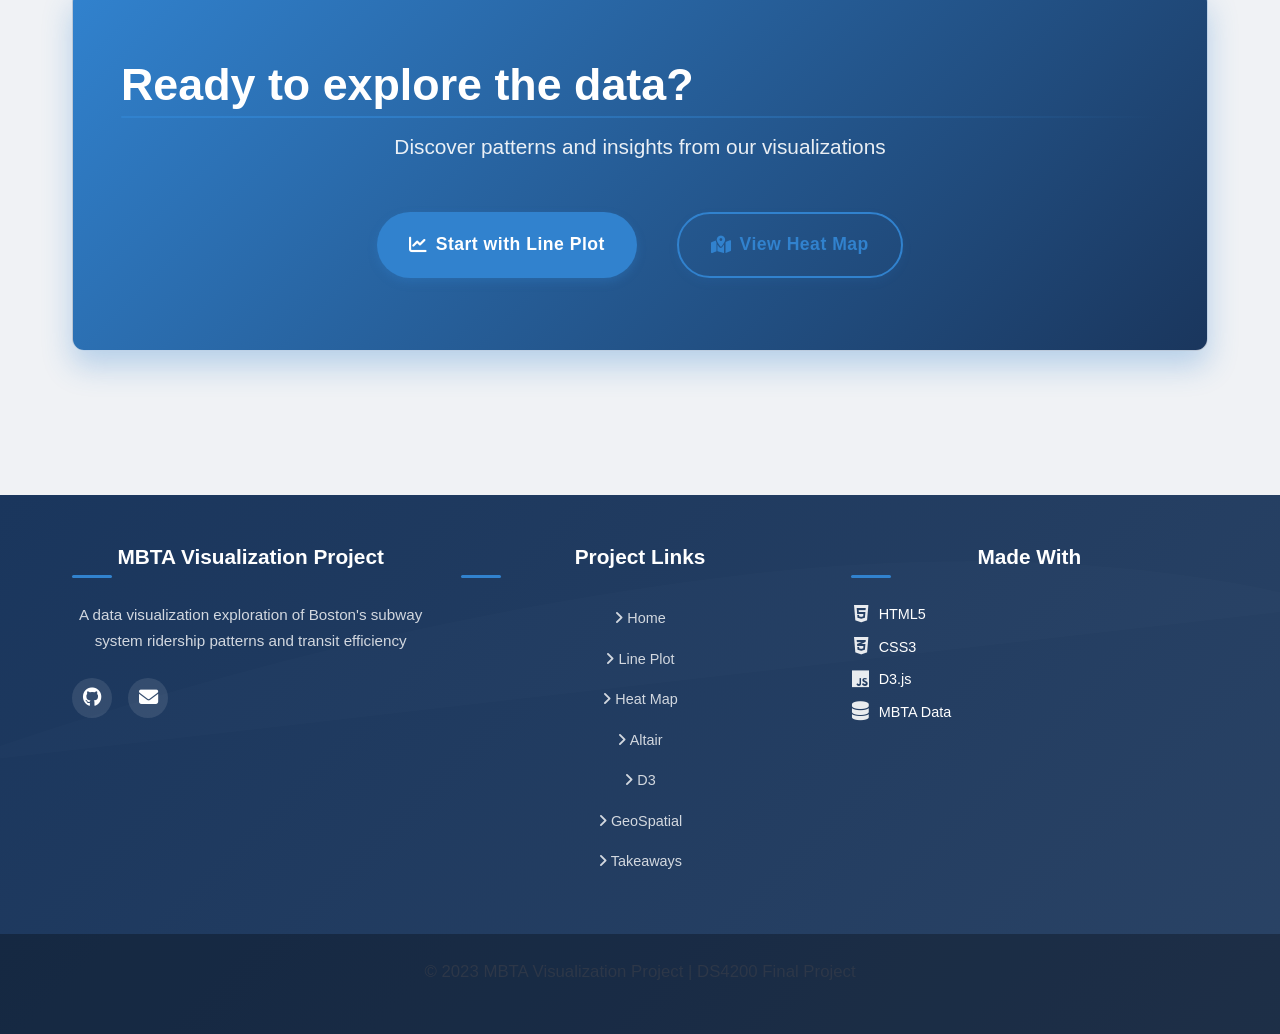
==== commit 6e44cc46: "Update index.html" ====
--- a/index.html
+++ b/index.html
@@ -15,7 +15,7 @@
         <nav>
             <ul>
                 <li><a href="index.html" class="active"><i class="fas fa-home"></i> Home</a></li>
-                <li><a href="visualizations/visualization5.html"><i class="fas fa-chart-area"></i>Station Location vs Flow</a></li>
+                <li><a href="visualizations/visualization5.html"><i class="fas fa-chart-area"></i>Station Location VS Flow</a></li>
                 <li><a href="visualizations/lineplot.html"><i class="fas fa-chart-line"></i> Flow by Route and Time of Day</a></li>
                 <li><a href="visualizations/mbta_avg_flow.html"><i class="fas fa-map-marked-alt"></i> Flow by Station and Time of Day</a></li>
                 <li><a href="visualizations/visualization3.html"><i class="fas fa-chart-bar"></i> Altair</a></li>
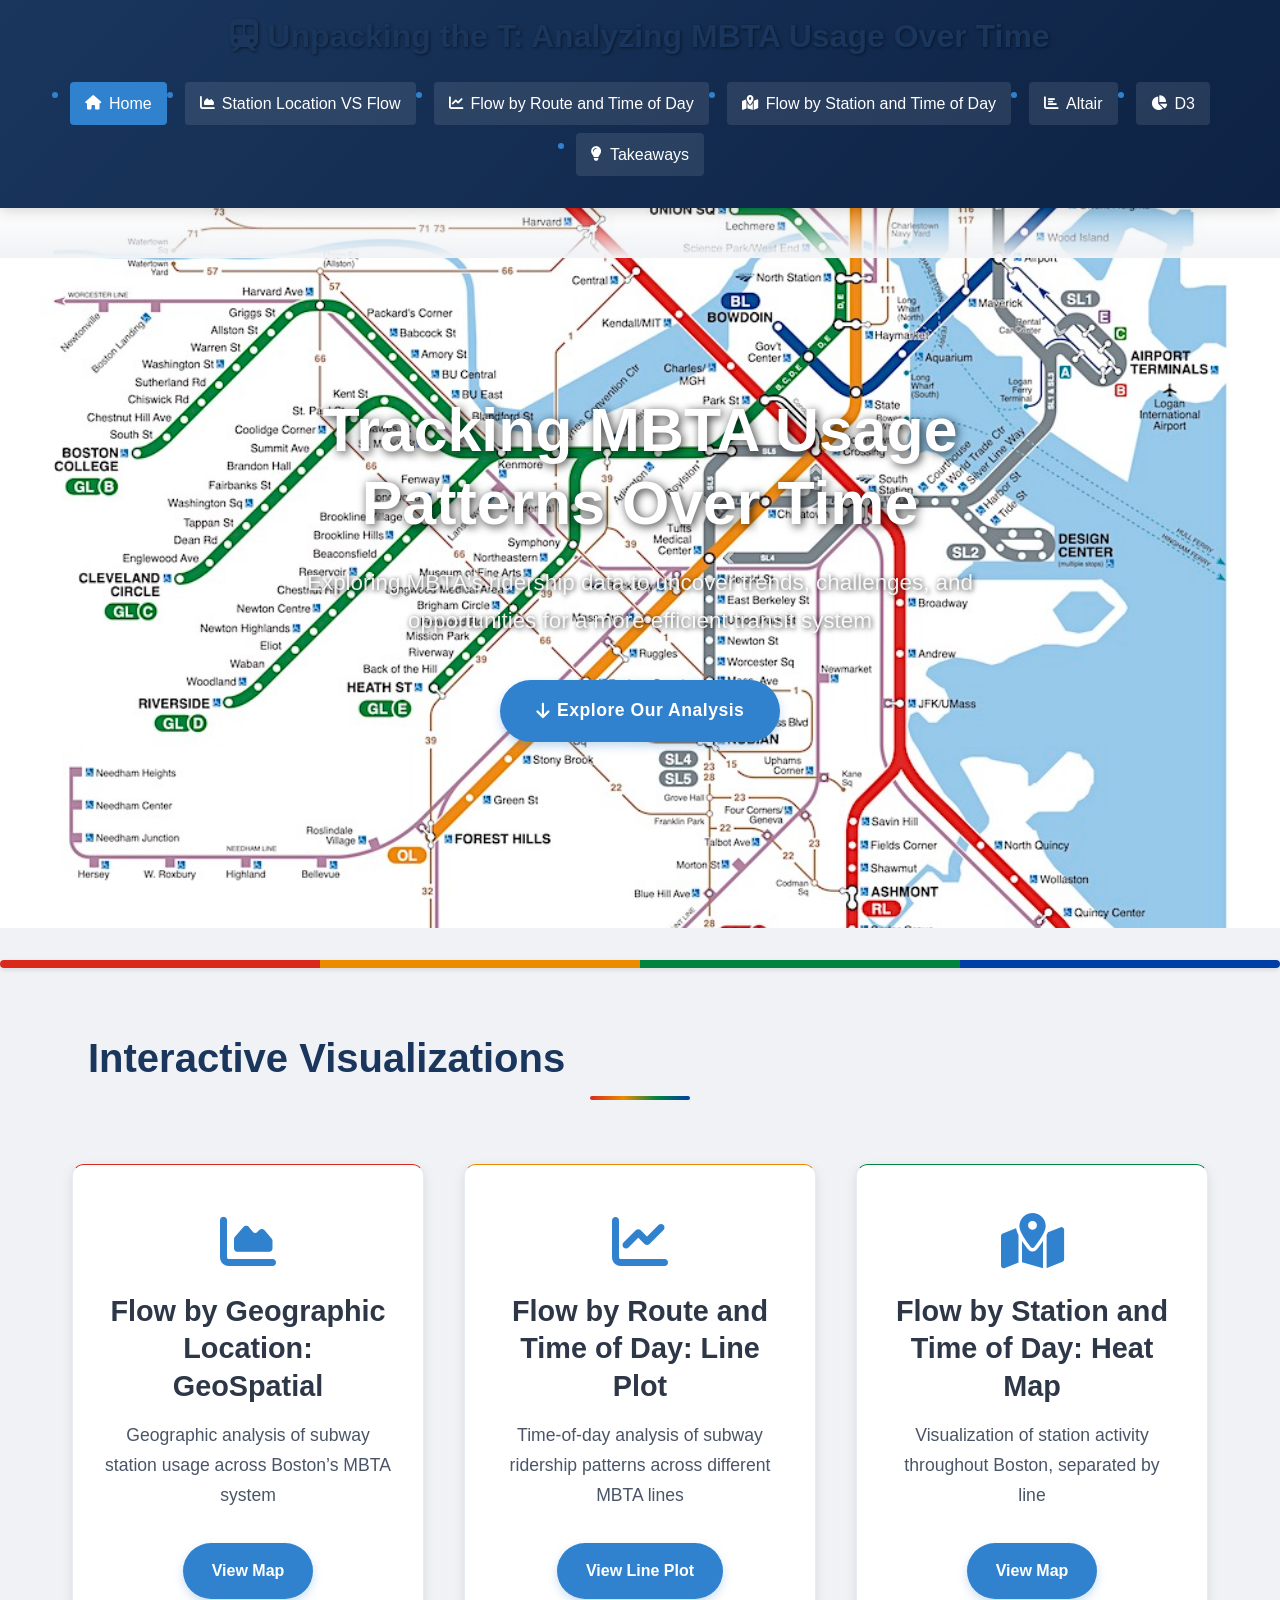
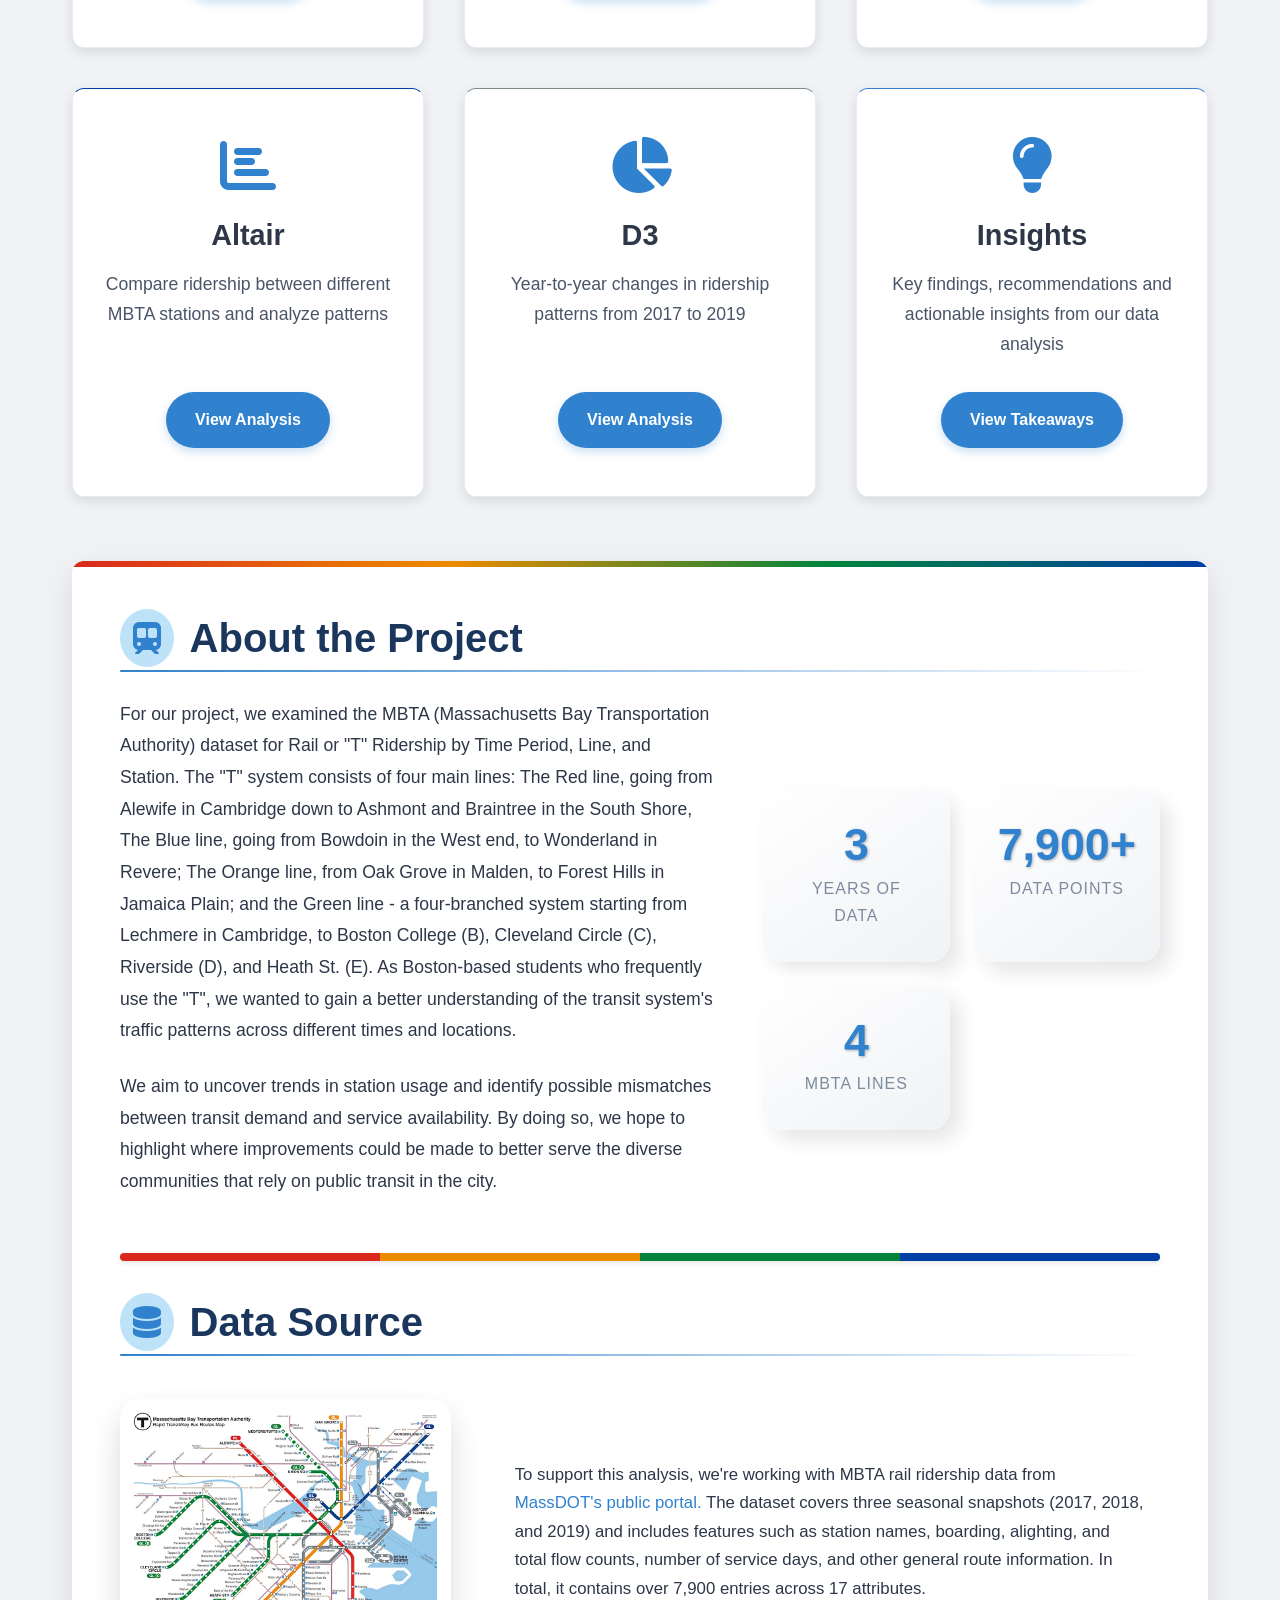
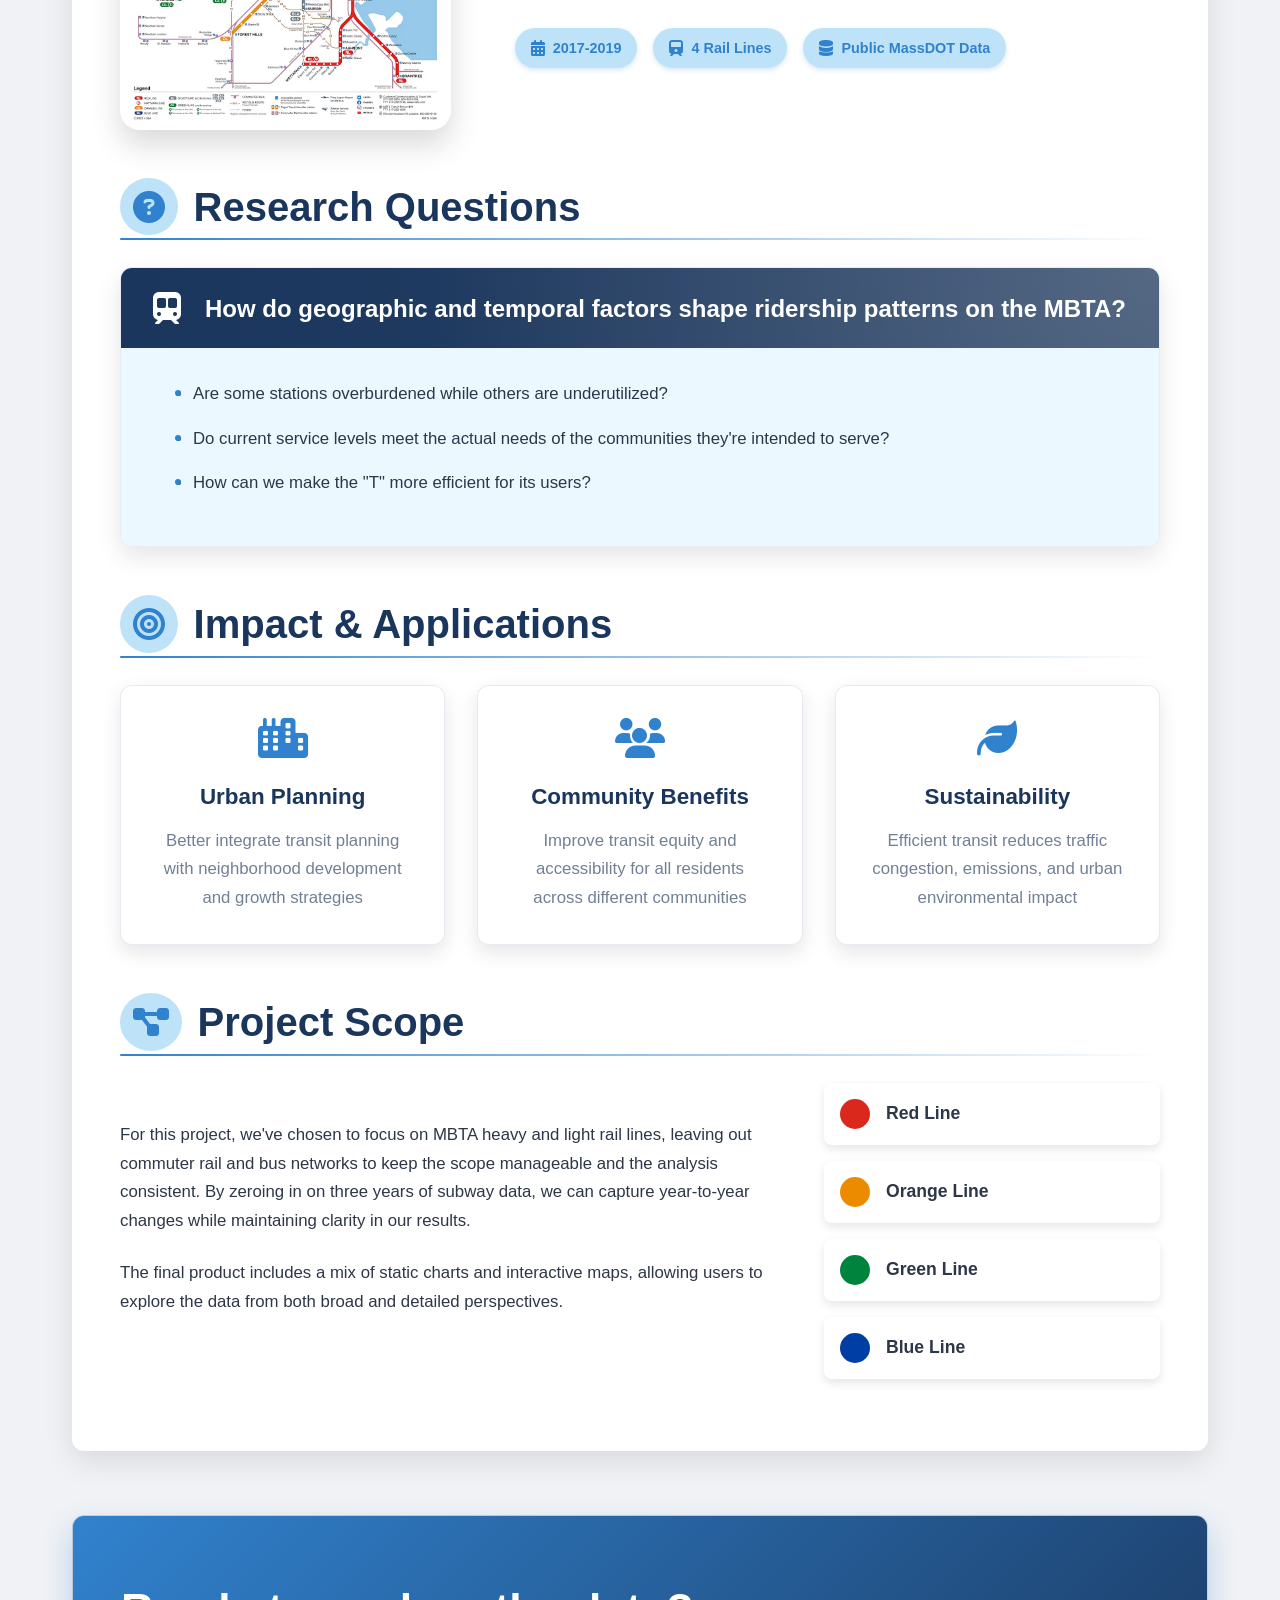
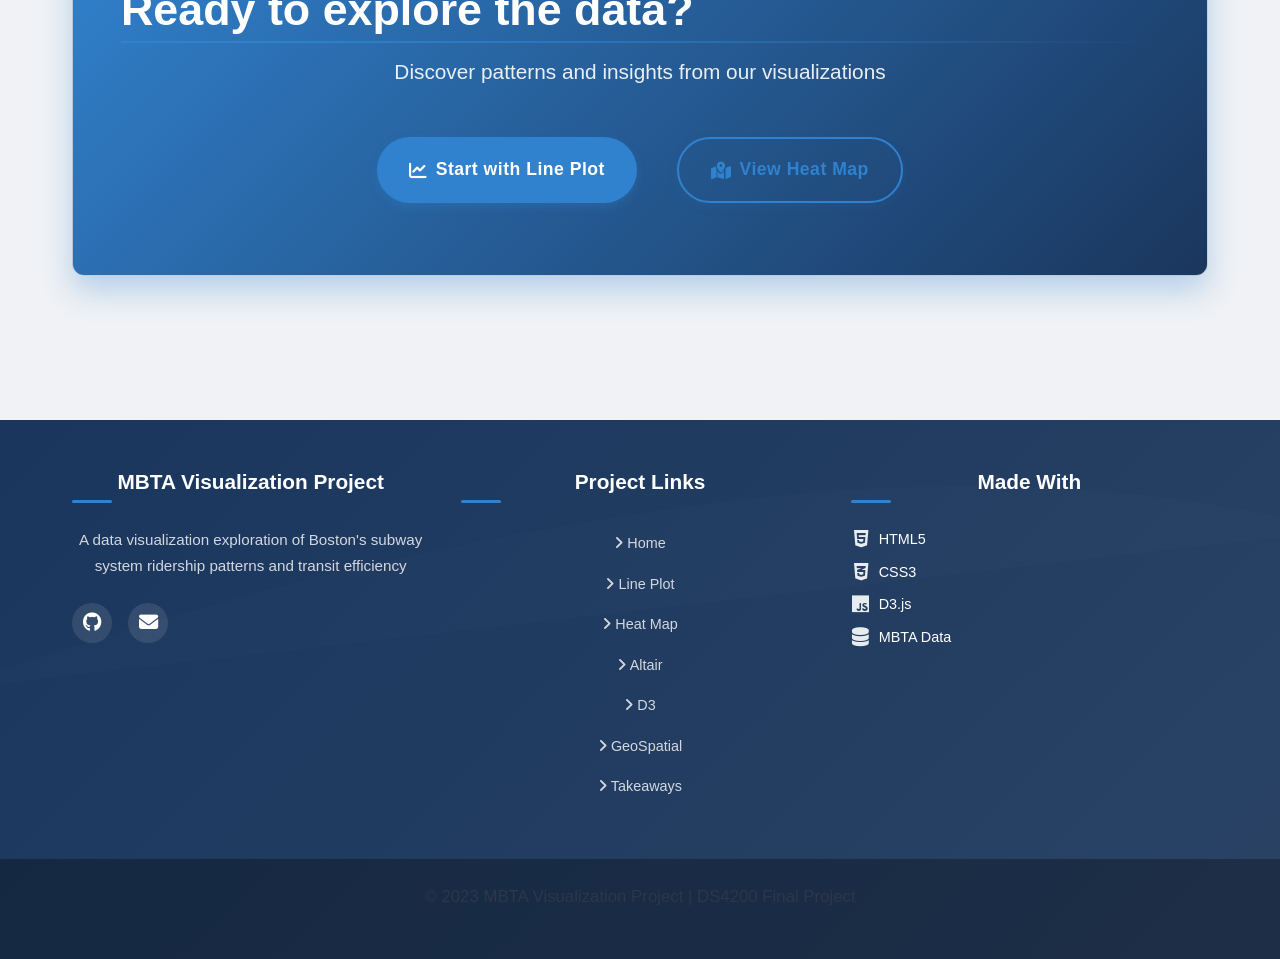
==== commit ae1c3a44: "Update index.html" ====
--- a/index.html
+++ b/index.html
@@ -52,10 +52,16 @@
         <!-- Feature Grid -->
         <div class="feature-grid">
             <div class="feature-item">
+                <i class="fas fa-chart-area"></i>
+                <h3>Flow by Geographic Location: GeoSpatial</h3>
+                <p>Geographic analysis of subway station usage across Boston’s MBTA system</p>
+                <a href="visualizations/visualization5.html" class="feature-btn">View Map</a>
+            </div>
+            <div class="feature-item">
                 <i class="fas fa-chart-line"></i>
                 <h3>Flow by Route and Time of Day: Line Plot</h3>
                 <p>Time-of-day analysis of subway ridership patterns across different MBTA lines</p>
-                <a href="visualizations/lineplot.html" class="feature-btn">View Analysis</a>
+                <a href="visualizations/lineplot.html" class="feature-btn">View Line Plot</a>
             </div>
             <div class="feature-item">
                 <i class="fas fa-map-marked-alt"></i>
@@ -74,12 +80,6 @@
                 <h3>D3</h3>
                 <p>Year-to-year changes in ridership patterns from 2017 to 2019</p>
                 <a href="visualizations/visualization4.html" class="feature-btn">View Analysis</a>
-            </div>
-            <div class="feature-item">
-                <i class="fas fa-chart-area"></i>
-                <h3>Flow by Geographic Location: GeoSpatial</h3>
-                <p>Geographic analysis of subway station usage across Boston’s MBTA system</p>
-                <a href="visualizations/visualization5.html" class="feature-btn coming-soon">Coming Soon</a>
             </div>
             <div class="feature-item">
                 <i class="fas fa-lightbulb"></i>
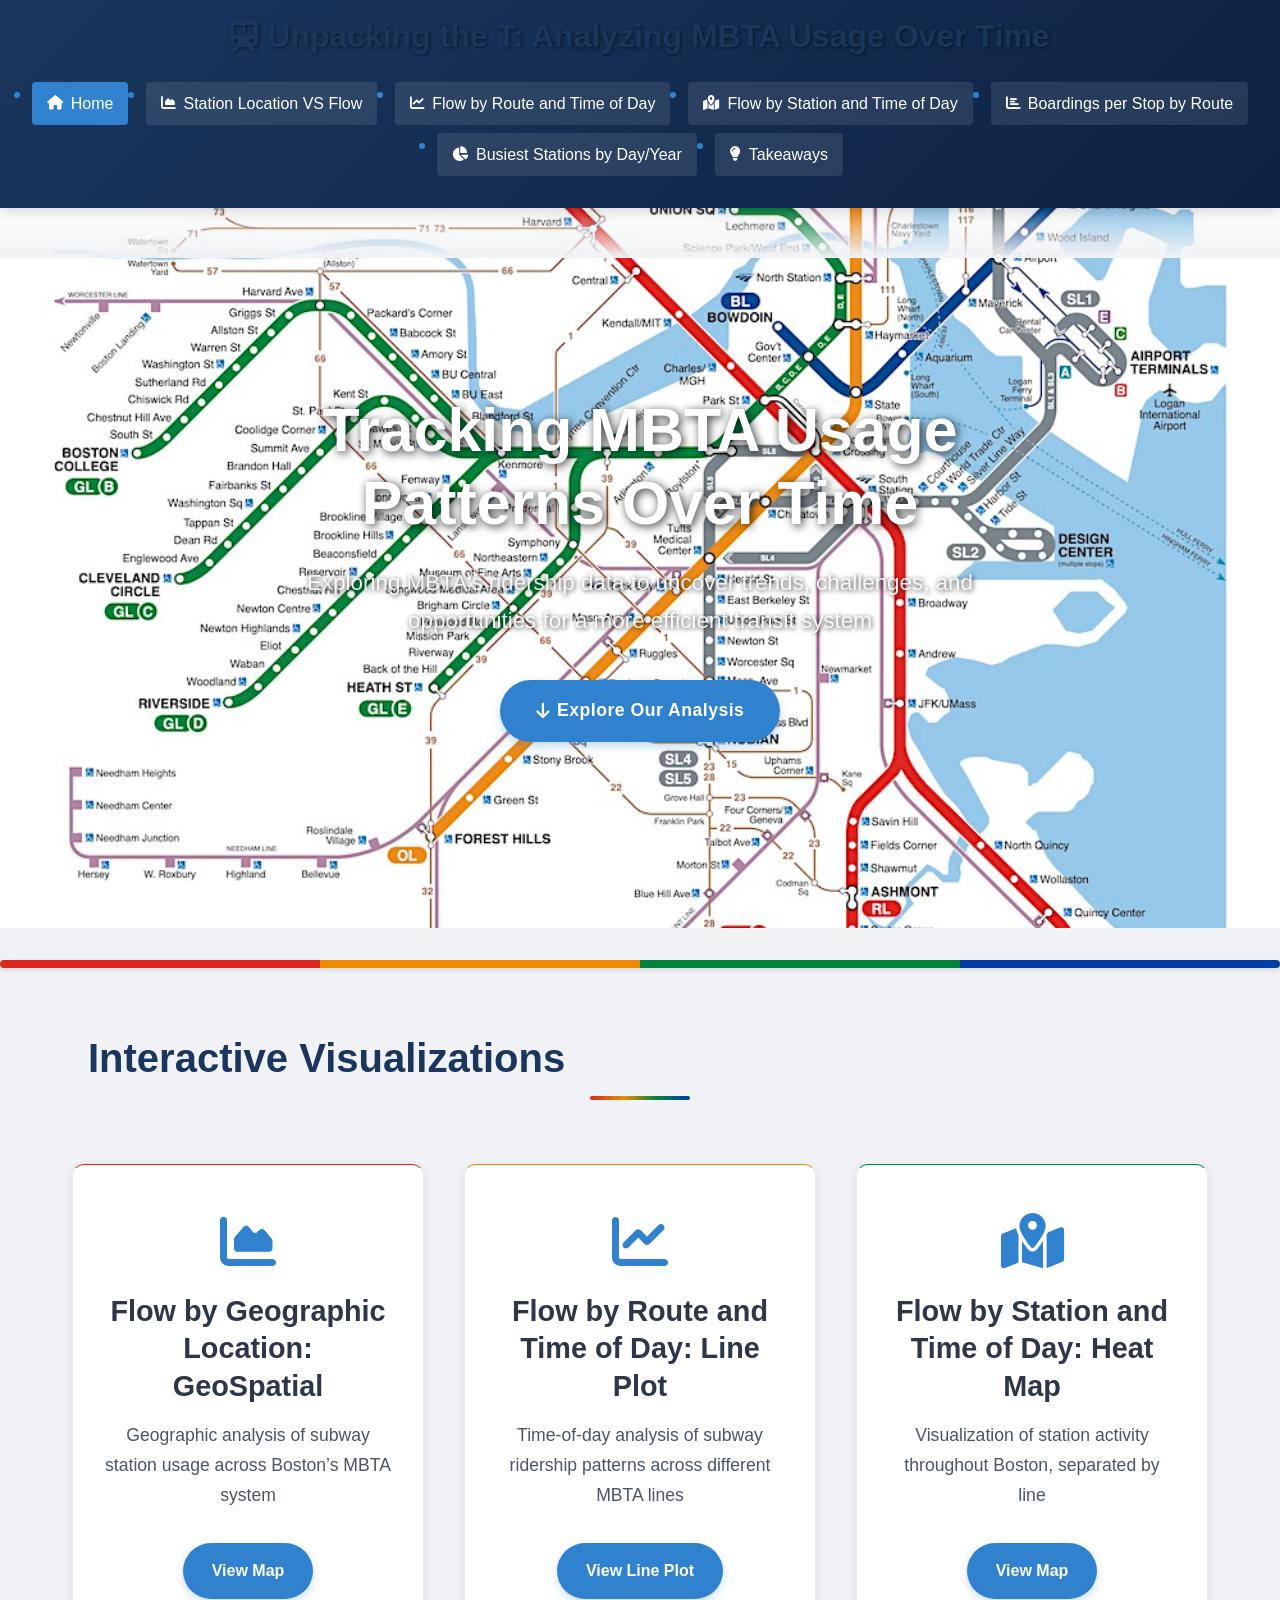
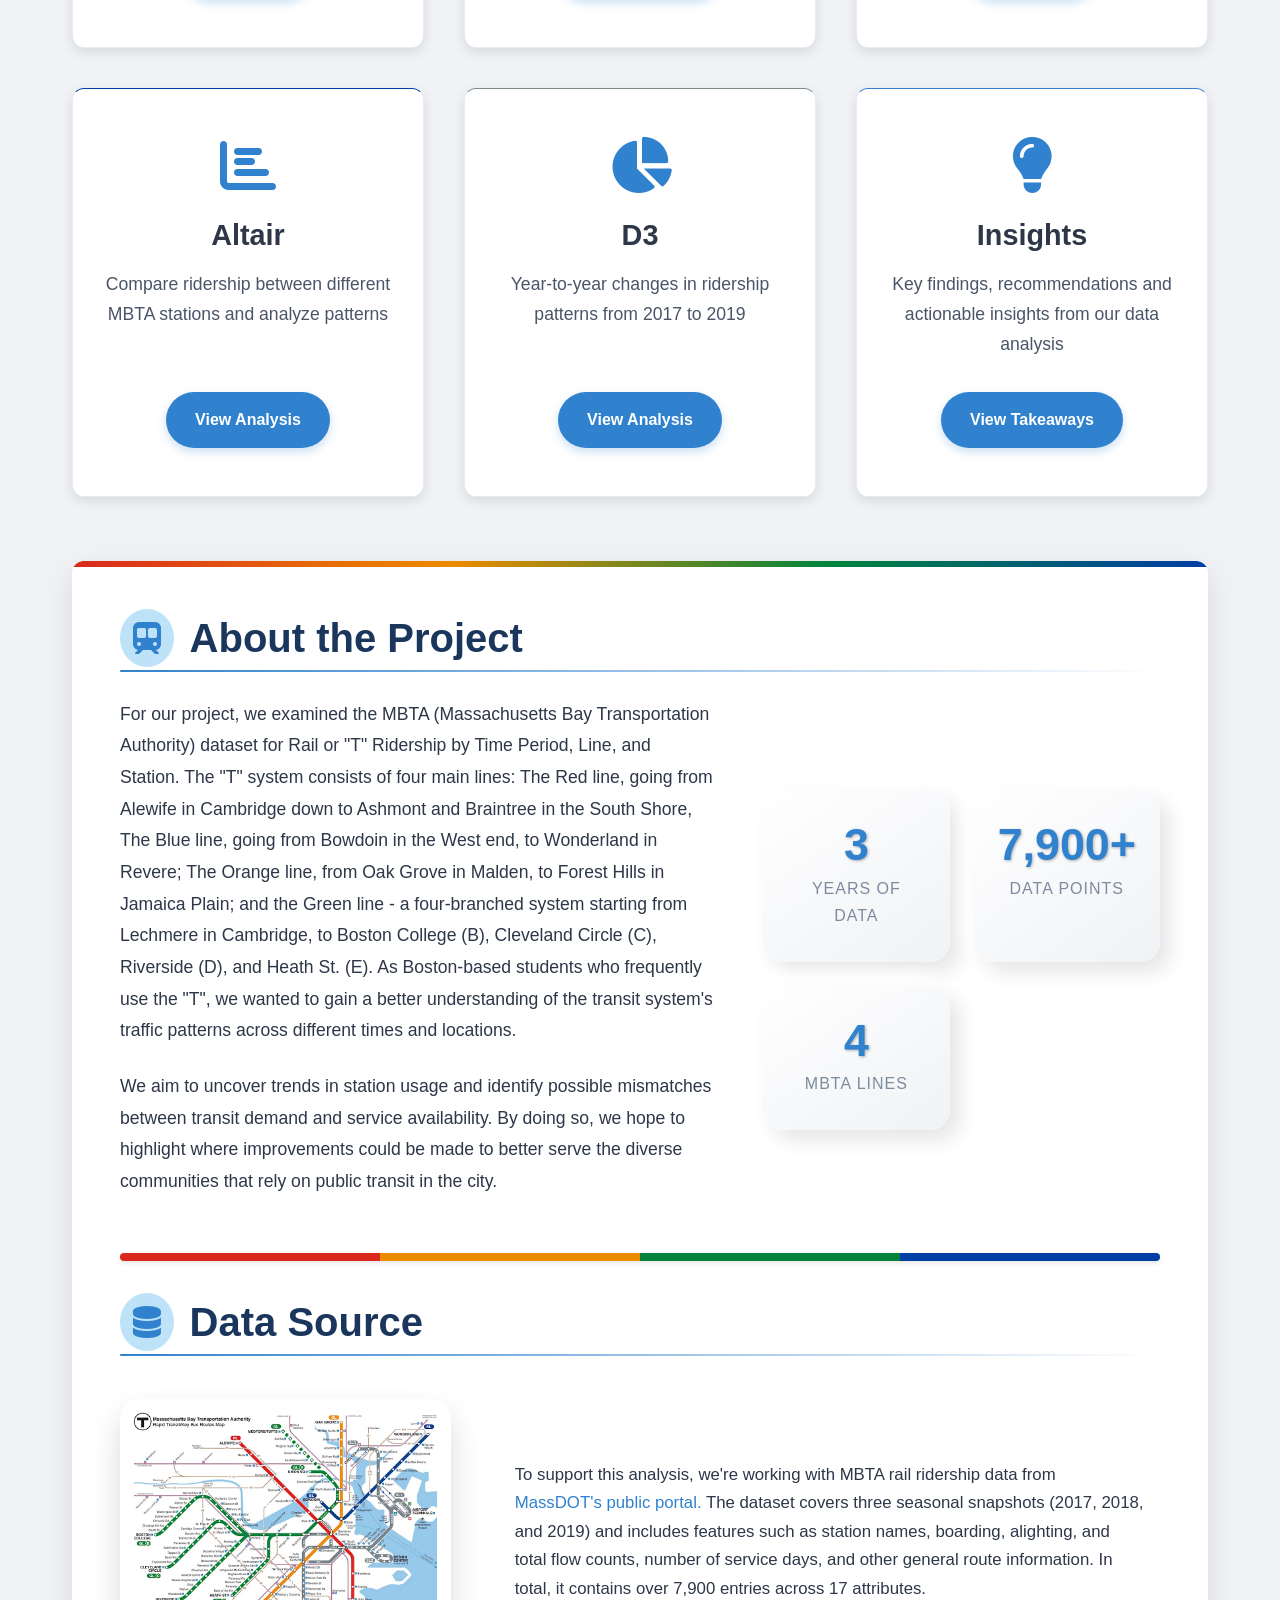
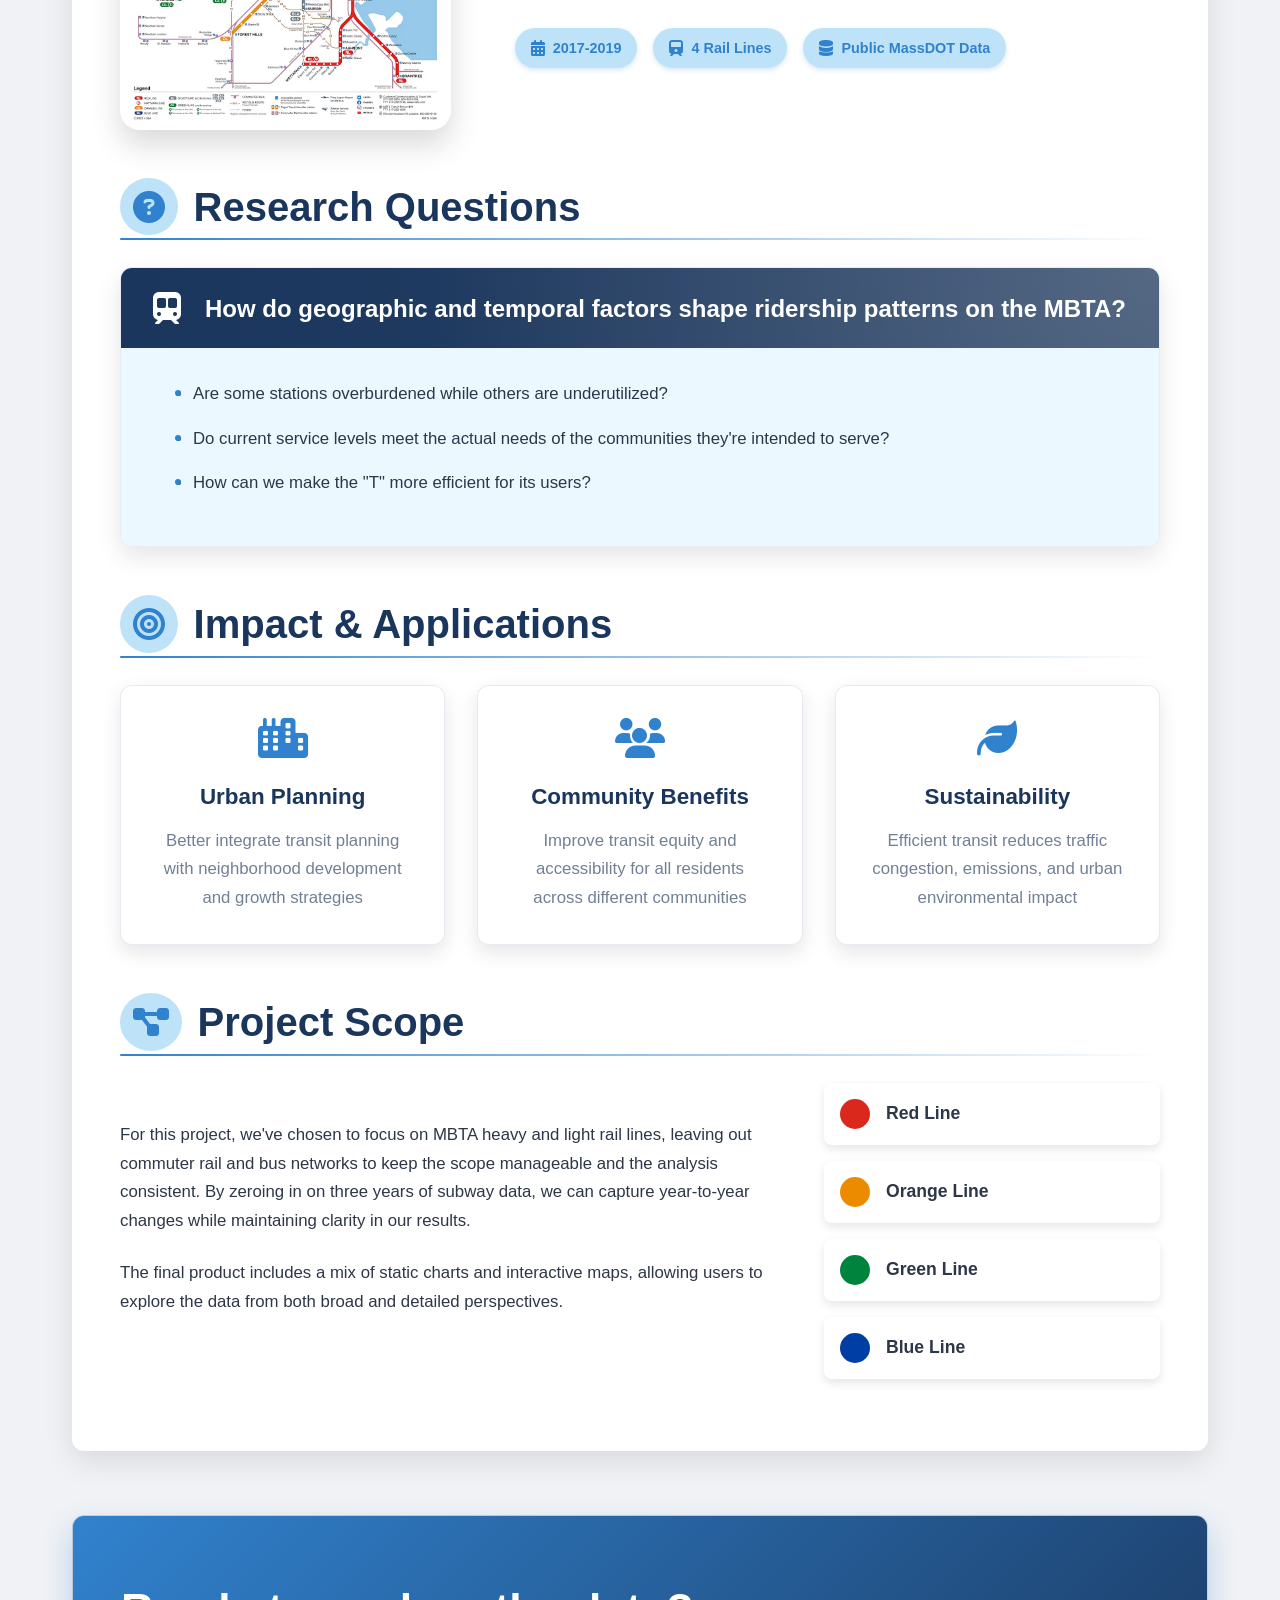
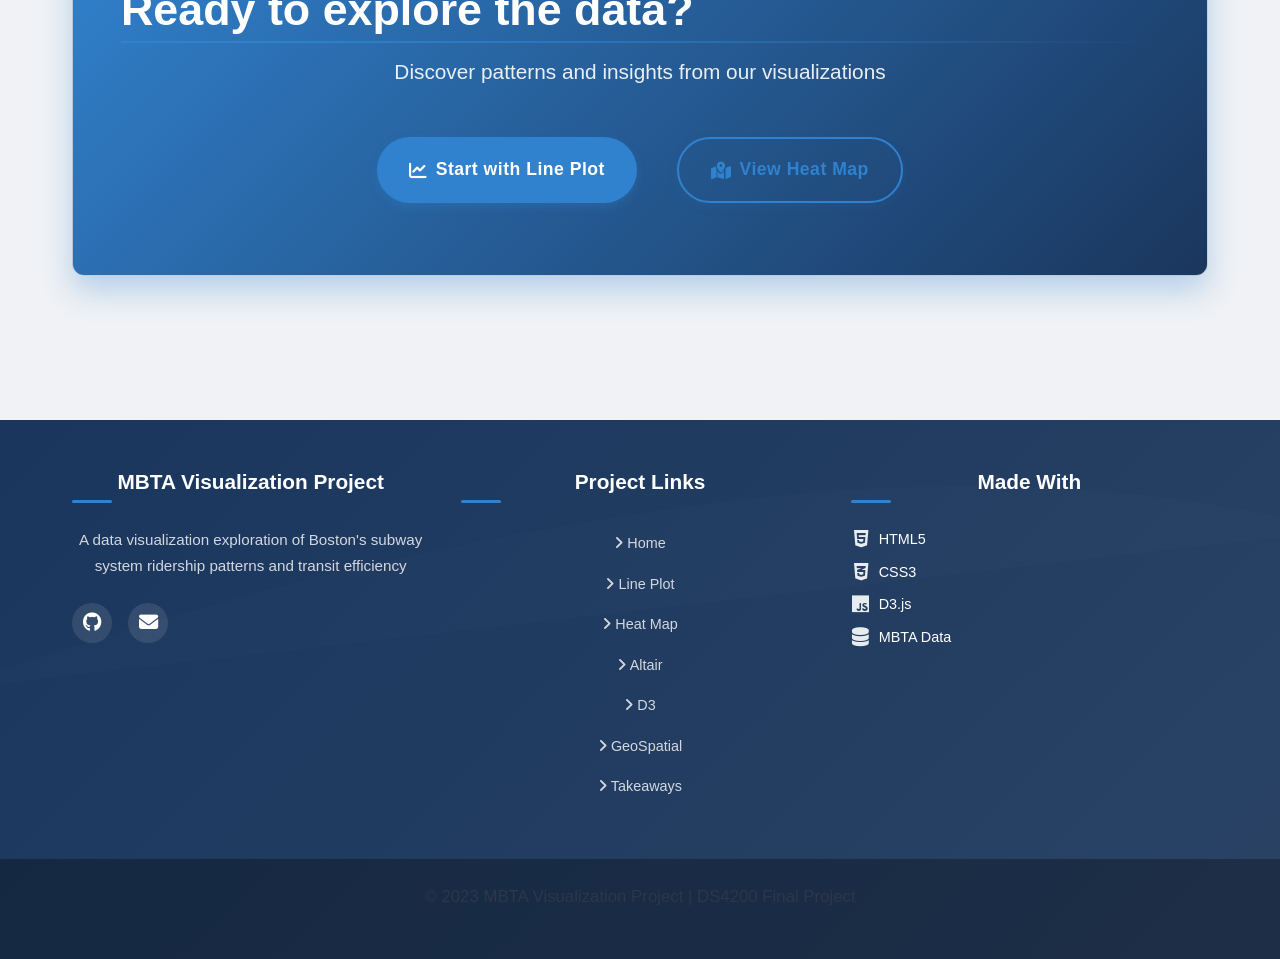
==== commit 5440070e: "Update index.html" ====
--- a/index.html
+++ b/index.html
@@ -18,8 +18,8 @@
                 <li><a href="visualizations/visualization5.html"><i class="fas fa-chart-area"></i>Station Location VS Flow</a></li>
                 <li><a href="visualizations/lineplot.html"><i class="fas fa-chart-line"></i> Flow by Route and Time of Day</a></li>
                 <li><a href="visualizations/mbta_avg_flow.html"><i class="fas fa-map-marked-alt"></i> Flow by Station and Time of Day</a></li>
-                <li><a href="visualizations/visualization3.html"><i class="fas fa-chart-bar"></i> Altair</a></li>
-                <li><a href="visualizations/visualization4.html"><i class="fas fa-chart-pie"></i> D3</a></li>
+                <li><a href="visualization3.html"><i class="fas fa-chart-bar"></i>Boardings per Stop by Route</a></li>
+                <li><a href="visualization4.html"><i class="fas fa-chart-pie"></i> Busiest Stations by Day/Year</a></li>
                 <li><a href="visualizations/takeaways.html"><i class="fas fa-lightbulb"></i> Takeaways</a></li>
             </ul>
         </nav>
